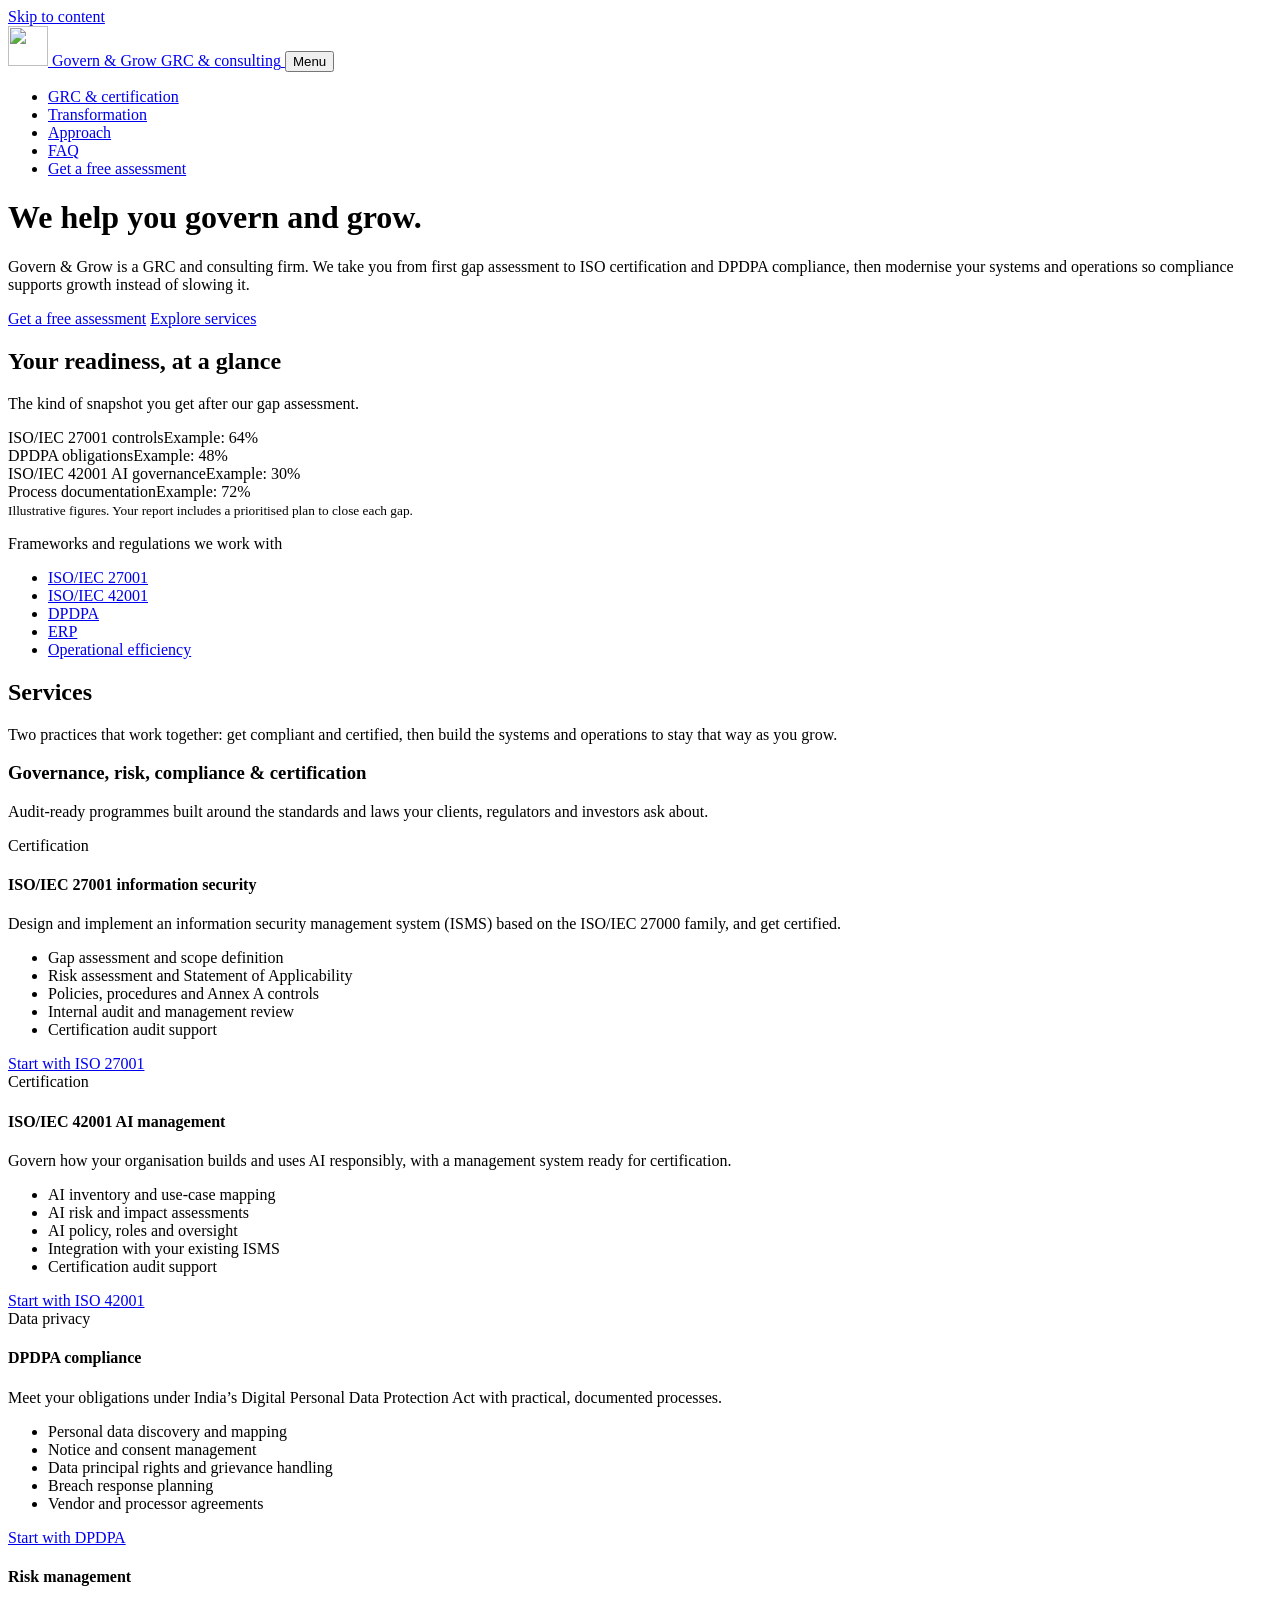
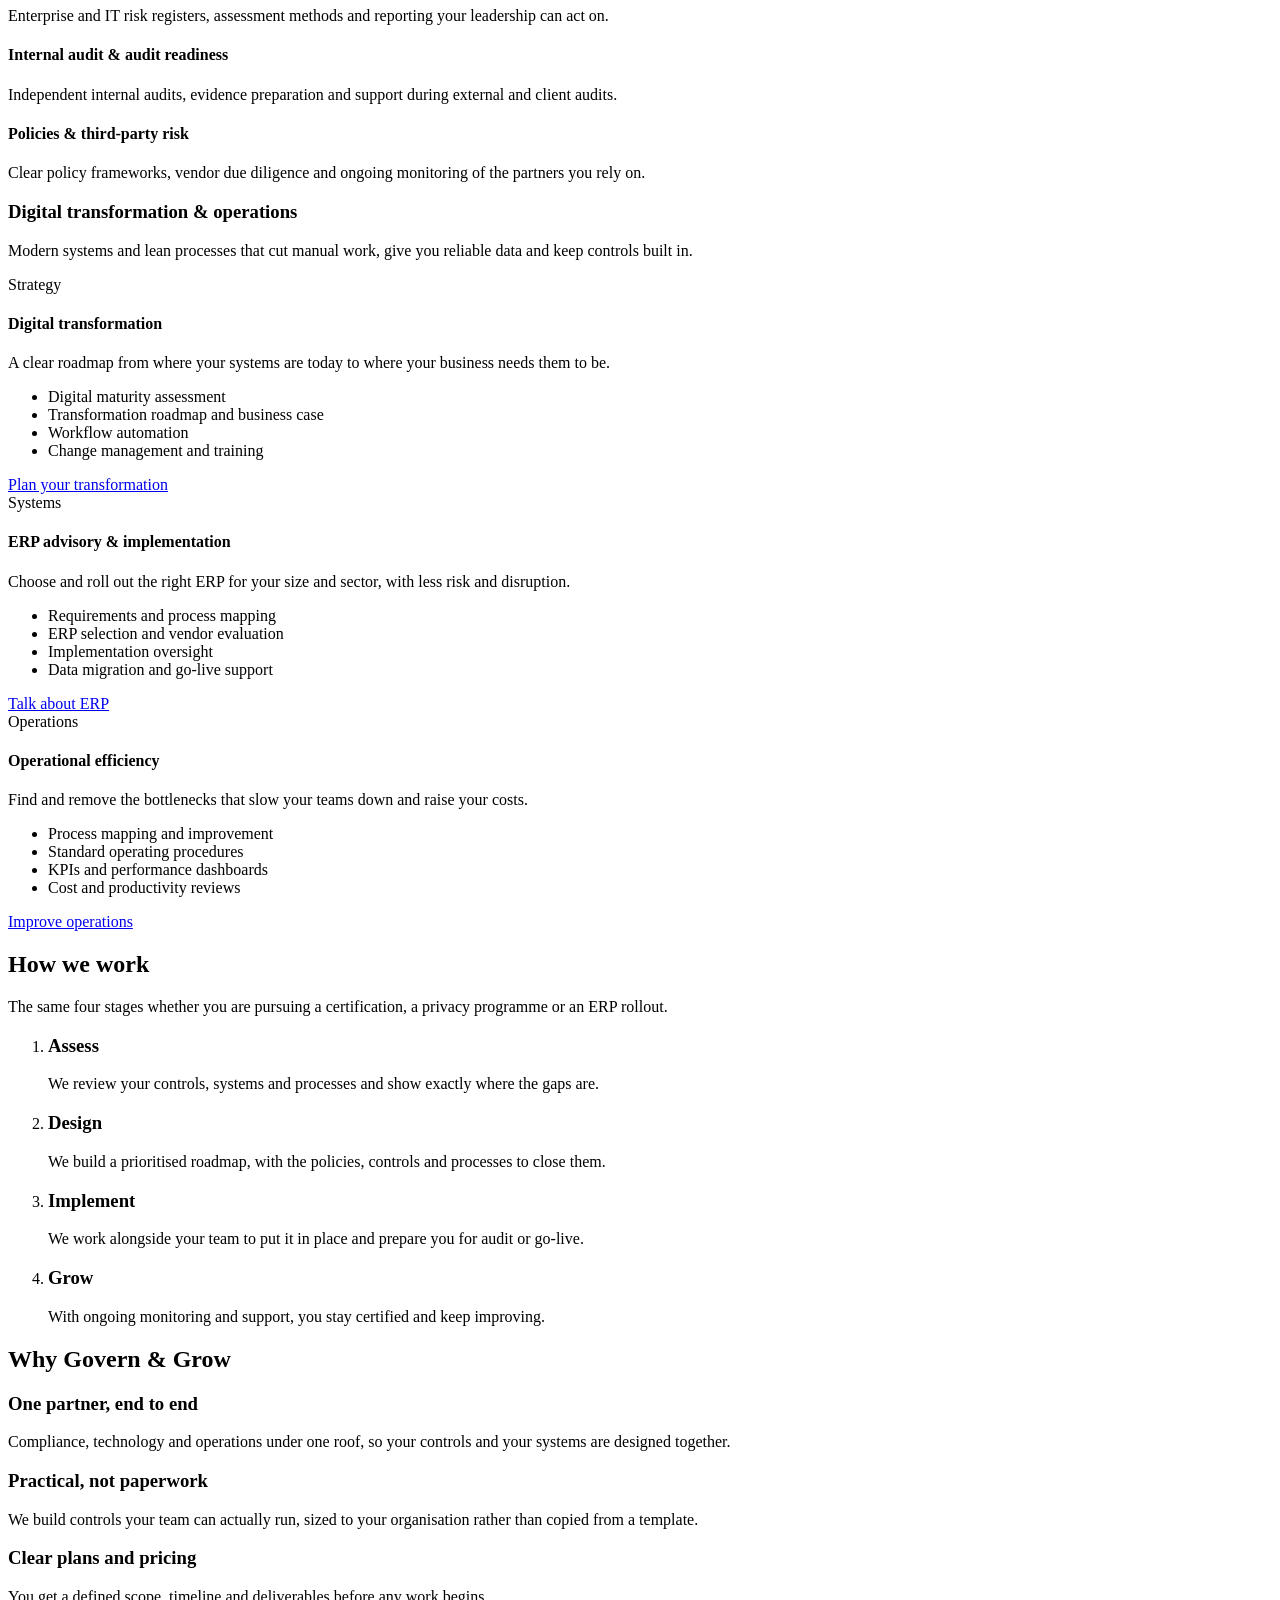
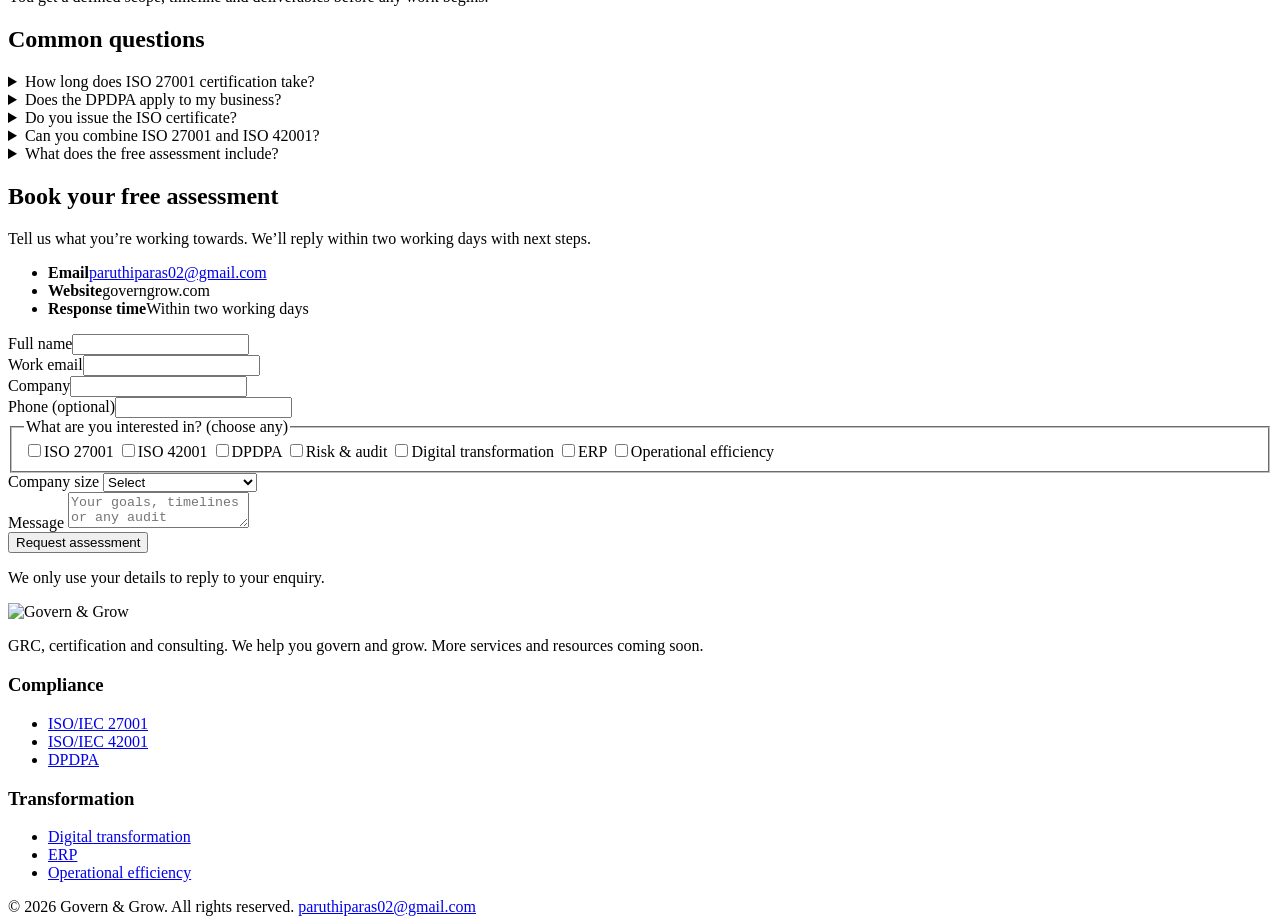
==== index.html @ 9ce38074 "Add files via upload" ====
<!DOCTYPE html>
<html lang="en">
<head>
<meta charset="UTF-8">
<meta name="viewport" content="width=device-width, initial-scale=1">
<title>Govern & Grow | ISO 27001, ISO 42001, DPDPA & Digital Transformation</title>
<meta name="description" content="Govern & Grow helps organisations achieve ISO 27001 and ISO 42001 certification, DPDPA compliance, ERP and digital transformation, and operational efficiency.">
<link rel="canonical" href="https://governgrow.com/">
<meta property="og:title" content="Govern & Grow | GRC & Consulting">
<meta property="og:description" content="We help you govern and grow: ISO certification, DPDPA compliance, ERP, digital transformation and operational efficiency.">
<meta property="og:url" content="https://governgrow.com/">
<meta property="og:type" content="website">
<meta name="theme-color" content="#0D2B45">
<link rel="icon" href="assets/img/favicon.svg" type="image/svg+xml">
<link rel="preconnect" href="https://fonts.googleapis.com">
<link rel="preconnect" href="https://fonts.gstatic.com" crossorigin>
<link href="https://fonts.googleapis.com/css2?family=Spectral:wght@500;600&family=Public+Sans:wght@400;500;600&display=swap" rel="stylesheet">
<link rel="stylesheet" href="assets/css/style.css">
</head>
<body>
<a class="skip" href="#main">Skip to content</a>

<header>
  <div class="wrap nav">
    <a href="#" class="brand" aria-label="Govern & Grow home">
      <img src="assets/img/logo-mark.svg" alt="" width="40" height="40">
      <span class="brand-text">
        <span class="brand-name">Govern &amp; Grow</span>
        <span class="brand-tag">GRC &amp; consulting</span>
      </span>
    </a>
    <button class="toggle" aria-expanded="false" aria-controls="menu">Menu</button>
    <ul class="menu" id="menu">
      <li><a href="#grc">GRC &amp; certification</a></li>
      <li><a href="#transform">Transformation</a></li>
      <li><a href="#approach">Approach</a></li>
      <li><a href="#faq">FAQ</a></li>
      <li><a href="#contact" class="btn btn-primary">Get a free assessment</a></li>
    </ul>
  </div>
</header>

<main id="main">
  <div class="hero-band">
    <div class="wrap hero">
      <div>
        <h1>We help you govern and <span class="grow">grow.</span></h1>
        <p class="lede">Govern &amp; Grow is a GRC and consulting firm. We take you from first gap assessment to ISO certification and DPDPA compliance, then modernise your systems and operations so compliance supports growth instead of slowing it.</p>
        <div class="actions">
          <a href="#contact" class="btn btn-primary">Get a free assessment</a>
          <a href="#services" class="btn btn-ghost">Explore services</a>
        </div>
      </div>

      <aside class="panel" aria-label="Example readiness snapshot">
        <h2>Your readiness, at a glance</h2>
        <p>The kind of snapshot you get after our gap assessment.</p>
        <div class="meter-row"><span>ISO/IEC 27001 controls</span><span>Example: 64%</span><div class="bar"><i class="c1" style="width:64%"></i></div></div>
        <div class="meter-row"><span>DPDPA obligations</span><span>Example: 48%</span><div class="bar"><i class="c2" style="width:48%"></i></div></div>
        <div class="meter-row"><span>ISO/IEC 42001 AI governance</span><span>Example: 30%</span><div class="bar"><i class="c3" style="width:30%"></i></div></div>
        <div class="meter-row"><span>Process documentation</span><span>Example: 72%</span><div class="bar"><i class="c4" style="width:72%"></i></div></div>
        <small>Illustrative figures. Your report includes a prioritised plan to close each gap.</small>
      </aside>
    </div>
  </div>

  <div class="frameworks">
    <div class="wrap">
      <p>Frameworks and regulations we work with</p>
      <ul class="chips">
        <li><a href="#iso27001">ISO/IEC 27001</a></li>
        <li><a href="#iso42001">ISO/IEC 42001</a></li>
        <li><a href="#dpdpa">DPDPA</a></li>
        <li><a href="#erp">ERP</a></li>
        <li><a href="#opex">Operational efficiency</a></li>
      </ul>
    </div>
  </div>

  <section id="services" aria-labelledby="services-title">
    <div class="wrap">
      <div class="head">
        <h2 id="services-title">Services</h2>
        <p>Two practices that work together: get compliant and certified, then build the systems and operations to stay that way as you grow.</p>
      </div>

      <div class="practice" id="grc">
        <div class="practice-head">
          <h3>Governance, risk, compliance &amp; certification</h3>
          <p>Audit-ready programmes built around the standards and laws your clients, regulators and investors ask about.</p>
        </div>
        <div class="grid">
          <article class="card feature teal" id="iso27001">
            <span class="tag">Certification</span>
            <h4>ISO/IEC 27001 information security</h4>
            <p>Design and implement an information security management system (ISMS) based on the ISO/IEC 27000 family, and get certified.</p>
            <ul>
              <li>Gap assessment and scope definition</li>
              <li>Risk assessment and Statement of Applicability</li>
              <li>Policies, procedures and Annex A controls</li>
              <li>Internal audit and management review</li>
              <li>Certification audit support</li>
            </ul>
            <a class="more" href="#contact" data-service="ISO/IEC 27001">Start with ISO 27001</a>
          </article>
          <article class="card feature" id="iso42001">
            <span class="tag">Certification</span>
            <h4>ISO/IEC 42001 AI management</h4>
            <p>Govern how your organisation builds and uses AI responsibly, with a management system ready for certification.</p>
            <ul>
              <li>AI inventory and use-case mapping</li>
              <li>AI risk and impact assessments</li>
              <li>AI policy, roles and oversight</li>
              <li>Integration with your existing ISMS</li>
              <li>Certification audit support</li>
            </ul>
            <a class="more" href="#contact" data-service="ISO/IEC 42001">Start with ISO 42001</a>
          </article>
          <article class="card feature amber" id="dpdpa">
            <span class="tag">Data privacy</span>
            <h4>DPDPA compliance</h4>
            <p>Meet your obligations under India’s Digital Personal Data Protection Act with practical, documented processes.</p>
            <ul>
              <li>Personal data discovery and mapping</li>
              <li>Notice and consent management</li>
              <li>Data principal rights and grievance handling</li>
              <li>Breach response planning</li>
              <li>Vendor and processor agreements</li>
            </ul>
            <a class="more" href="#contact" data-service="DPDPA compliance">Start with DPDPA</a>
          </article>
          <article class="card plain">
            <h4>Risk management</h4>
            <p>Enterprise and IT risk registers, assessment methods and reporting your leadership can act on.</p>
          </article>
          <article class="card plain">
            <h4>Internal audit &amp; audit readiness</h4>
            <p>Independent internal audits, evidence preparation and support during external and client audits.</p>
          </article>
          <article class="card plain">
            <h4>Policies &amp; third-party risk</h4>
            <p>Clear policy frameworks, vendor due diligence and ongoing monitoring of the partners you rely on.</p>
          </article>
        </div>
      </div>

      <div class="practice" id="transform">
        <div class="practice-head">
          <h3>Digital transformation &amp; operations</h3>
          <p>Modern systems and lean processes that cut manual work, give you reliable data and keep controls built in.</p>
        </div>
        <div class="grid">
          <article class="card feature teal">
            <span class="tag">Strategy</span>
            <h4>Digital transformation</h4>
            <p>A clear roadmap from where your systems are today to where your business needs them to be.</p>
            <ul>
              <li>Digital maturity assessment</li>
              <li>Transformation roadmap and business case</li>
              <li>Workflow automation</li>
              <li>Change management and training</li>
            </ul>
            <a class="more" href="#contact" data-service="Digital transformation">Plan your transformation</a>
          </article>
          <article class="card feature" id="erp">
            <span class="tag">Systems</span>
            <h4>ERP advisory &amp; implementation</h4>
            <p>Choose and roll out the right ERP for your size and sector, with less risk and disruption.</p>
            <ul>
              <li>Requirements and process mapping</li>
              <li>ERP selection and vendor evaluation</li>
              <li>Implementation oversight</li>
              <li>Data migration and go-live support</li>
            </ul>
            <a class="more" href="#contact" data-service="ERP">Talk about ERP</a>
          </article>
          <article class="card feature amber" id="opex">
            <span class="tag">Operations</span>
            <h4>Operational efficiency</h4>
            <p>Find and remove the bottlenecks that slow your teams down and raise your costs.</p>
            <ul>
              <li>Process mapping and improvement</li>
              <li>Standard operating procedures</li>
              <li>KPIs and performance dashboards</li>
              <li>Cost and productivity reviews</li>
            </ul>
            <a class="more" href="#contact" data-service="Operational efficiency">Improve operations</a>
          </article>
        </div>
      </div>
    </div>
  </section>

  <section id="approach" aria-labelledby="approach-title">
    <div class="wrap">
      <div class="head">
        <h2 id="approach-title">How we work</h2>
        <p>The same four stages whether you are pursuing a certification, a privacy programme or an ERP rollout.</p>
      </div>
      <ol class="steps">
        <li><h3>Assess</h3><p>We review your controls, systems and processes and show exactly where the gaps are.</p></li>
        <li><h3>Design</h3><p>We build a prioritised roadmap, with the policies, controls and processes to close them.</p></li>
        <li><h3>Implement</h3><p>We work alongside your team to put it in place and prepare you for audit or go-live.</p></li>
        <li><h3>Grow</h3><p>With ongoing monitoring and support, you stay certified and keep improving.</p></li>
      </ol>
    </div>
  </section>

  <section aria-labelledby="why-title">
    <div class="wrap">
      <div class="head"><h2 id="why-title">Why Govern &amp; Grow</h2></div>
      <div class="why">
        <div><h3>One partner, end to end</h3><p>Compliance, technology and operations under one roof, so your controls and your systems are designed together.</p></div>
        <div><h3>Practical, not paperwork</h3><p>We build controls your team can actually run, sized to your organisation rather than copied from a template.</p></div>
        <div><h3>Clear plans and pricing</h3><p>You get a defined scope, timeline and deliverables before any work begins.</p></div>
      </div>
    </div>
  </section>

  <section id="faq" aria-labelledby="faq-title" style="padding-top:0">
    <div class="wrap faq">
      <div class="head"><h2 id="faq-title">Common questions</h2></div>
      <details>
        <summary>How long does ISO 27001 certification take?</summary>
        <p>It depends on your size, scope and starting point. Many organisations take several months from gap assessment to certification audit. After a short assessment we give you a realistic timeline for your situation.</p>
      </details>
      <details>
        <summary>Does the DPDPA apply to my business?</summary>
        <p>If you process digital personal data of individuals in India, it very likely does, whatever your size. We can confirm your obligations and what to prioritise first.</p>
      </details>
      <details>
        <summary>Do you issue the ISO certificate?</summary>
        <p>No. Certificates are issued by independent accredited certification bodies. We prepare you for the audit, help you choose a certification body and support you through the audit itself.</p>
      </details>
      <details>
        <summary>Can you combine ISO 27001 and ISO 42001?</summary>
        <p>Yes. Both follow the same management system structure, so we can build them together and avoid duplicated work.</p>
      </details>
      <details>
        <summary>What does the free assessment include?</summary>
        <p>A short call to understand your goals, followed by a summary of where you stand and the steps we recommend. There is no obligation to continue.</p>
      </details>
    </div>
  </section>

  <section id="contact" aria-labelledby="contact-title">
    <div class="wrap contact-grid">
      <div>
        <div class="head">
          <h2 id="contact-title">Book your free assessment</h2>
          <p>Tell us what you’re working towards. We’ll reply within two working days with next steps.</p>
        </div>
        <ul class="contact-list">
          <li><strong>Email</strong><a href="mailto:paruthiparas02@gmail.com">paruthiparas02@gmail.com</a></li>
          <li><strong>Website</strong>governgrow.com</li>
          <li><strong>Response time</strong>Within two working days</li>
        </ul>
      </div>

      <form action="https://formsubmit.co/paruthiparas02@gmail.com" method="POST">
        <input type="hidden" name="_subject" value="New enquiry from governgrow.com">
        <input type="hidden" name="_template" value="table">
        <input type="hidden" name="_next" value="https://governgrow.com/thanks.html">
        <input type="text" name="_honey" style="display:none" tabindex="-1" autocomplete="off" aria-hidden="true">

        <div class="row">
          <div><label for="name">Full name</label><input id="name" name="name" type="text" required autocomplete="name"></div>
          <div><label for="email">Work email</label><input id="email" name="email" type="email" required autocomplete="email"></div>
        </div>
        <div class="row">
          <div><label for="company">Company</label><input id="company" name="company" type="text" autocomplete="organization"></div>
          <div><label for="phone">Phone <span class="opt">(optional)</span></label><input id="phone" name="phone" type="tel" autocomplete="tel"></div>
        </div>
        <fieldset>
          <legend>What are you interested in? <span class="opt">(choose any)</span></legend>
          <div class="checks">
            <label><input type="checkbox" name="interest" value="ISO/IEC 27001">ISO 27001</label>
            <label><input type="checkbox" name="interest" value="ISO/IEC 42001">ISO 42001</label>
            <label><input type="checkbox" name="interest" value="DPDPA compliance">DPDPA</label>
            <label><input type="checkbox" name="interest" value="Risk & audit">Risk &amp; audit</label>
            <label><input type="checkbox" name="interest" value="Digital transformation">Digital transformation</label>
            <label><input type="checkbox" name="interest" value="ERP">ERP</label>
            <label><input type="checkbox" name="interest" value="Operational efficiency">Operational efficiency</label>
          </div>
        </fieldset>
        <div>
          <label for="size">Company size</label>
          <select id="size" name="company_size">
            <option value="">Select</option>
            <option>1–50 employees</option>
            <option>51–250 employees</option>
            <option>251–1,000 employees</option>
            <option>1,000+ employees</option>
          </select>
        </div>
        <div>
          <label for="message">Message</label>
          <textarea id="message" name="message" required placeholder="Your goals, timelines or any audit deadlines"></textarea>
        </div>
        <div class="form-foot">
          <button type="submit" class="btn btn-primary">Request assessment</button>
          <p class="note">We only use your details to reply to your enquiry.</p>
        </div>
      </form>
    </div>
  </section>
</main>

<footer>
  <div class="wrap">
    <div class="foot">
      <div>
        <img src="assets/img/logo-full.svg" alt="Govern & Grow" width="220" height="44">
        <p>GRC, certification and consulting. We help you govern and grow. More services and resources coming soon.</p>
      </div>
      <div>
        <h3>Compliance</h3>
        <ul>
          <li><a href="#iso27001">ISO/IEC 27001</a></li>
          <li><a href="#iso42001">ISO/IEC 42001</a></li>
          <li><a href="#dpdpa">DPDPA</a></li>
        </ul>
      </div>
      <div>
        <h3>Transformation</h3>
        <ul>
          <li><a href="#transform">Digital transformation</a></li>
          <li><a href="#erp">ERP</a></li>
          <li><a href="#opex">Operational efficiency</a></li>
        </ul>
      </div>
    </div>
    <div class="legal">
      <span>© <span data-year>2026</span> Govern &amp; Grow. All rights reserved.</span>
      <a href="mailto:paruthiparas02@gmail.com">paruthiparas02@gmail.com</a>
    </div>
  </div>
</footer>

<script src="assets/js/main.js" defer></script>
</body>
</html>
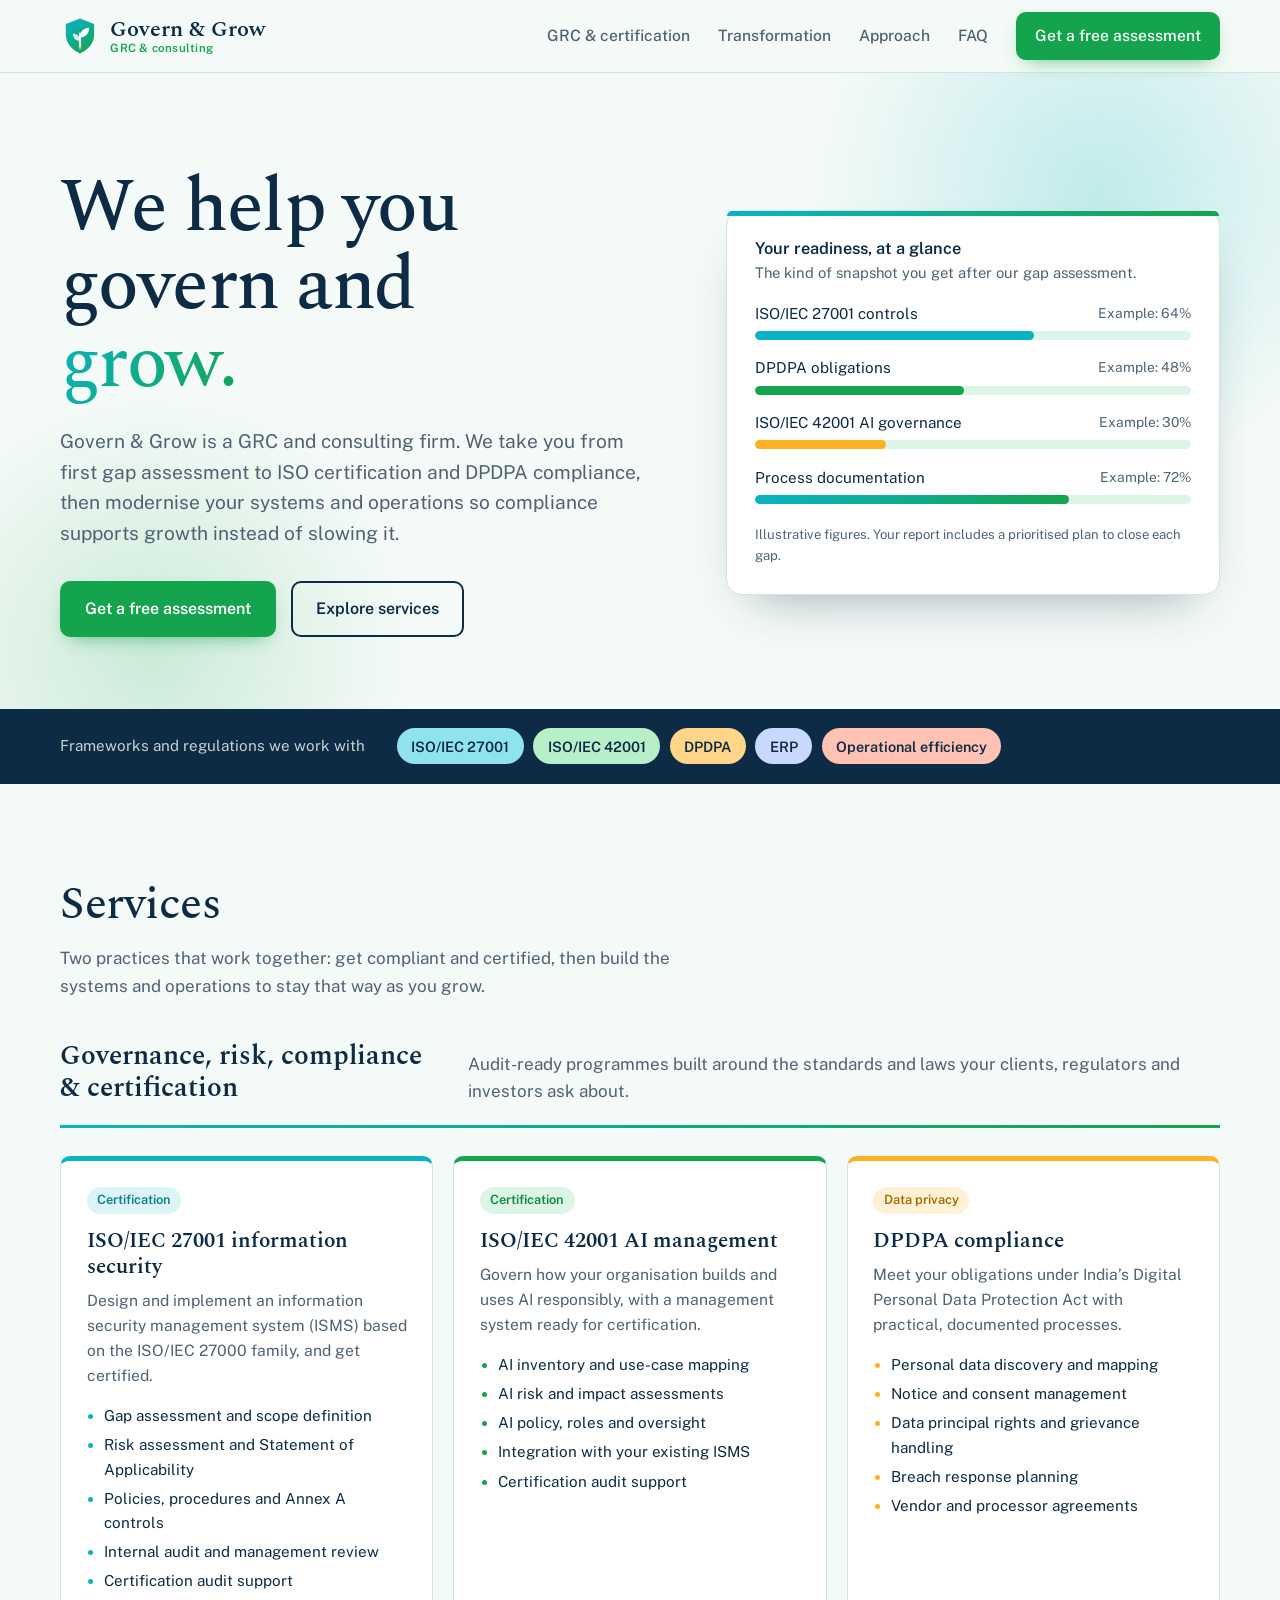
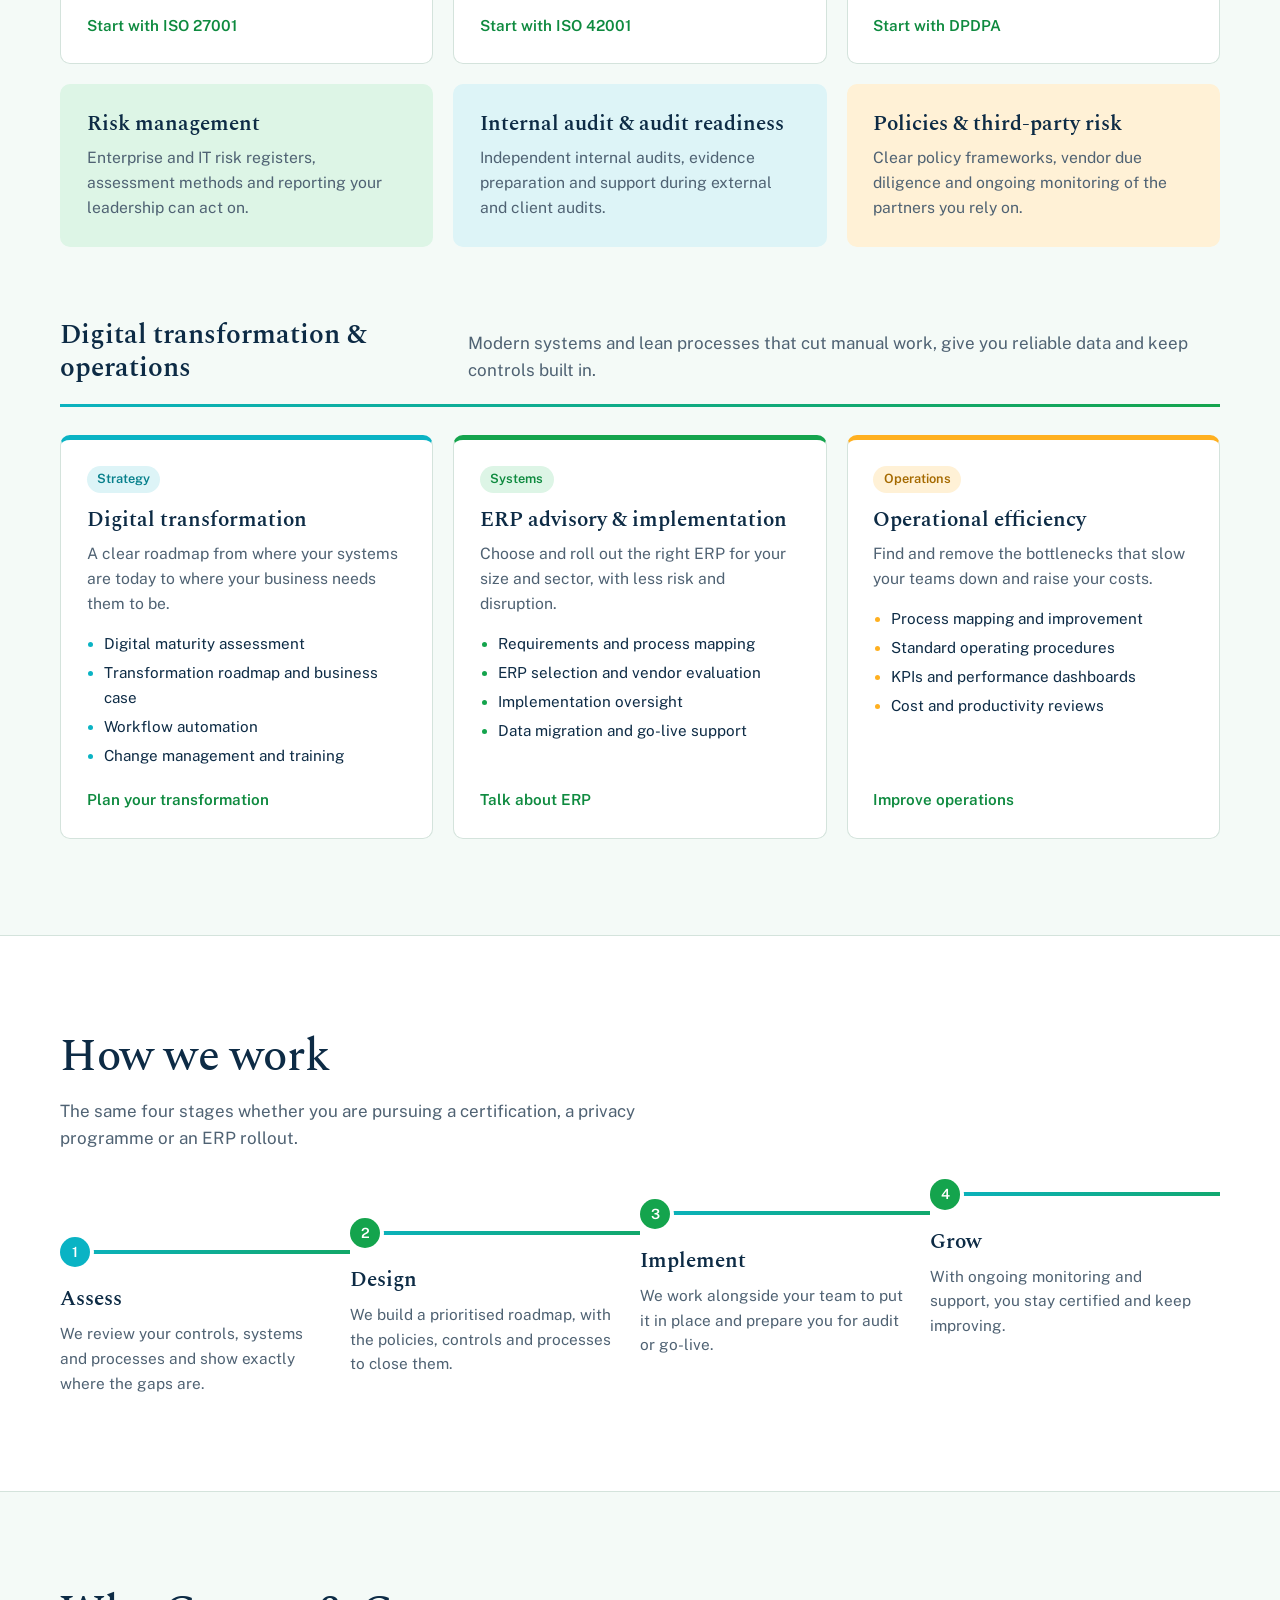
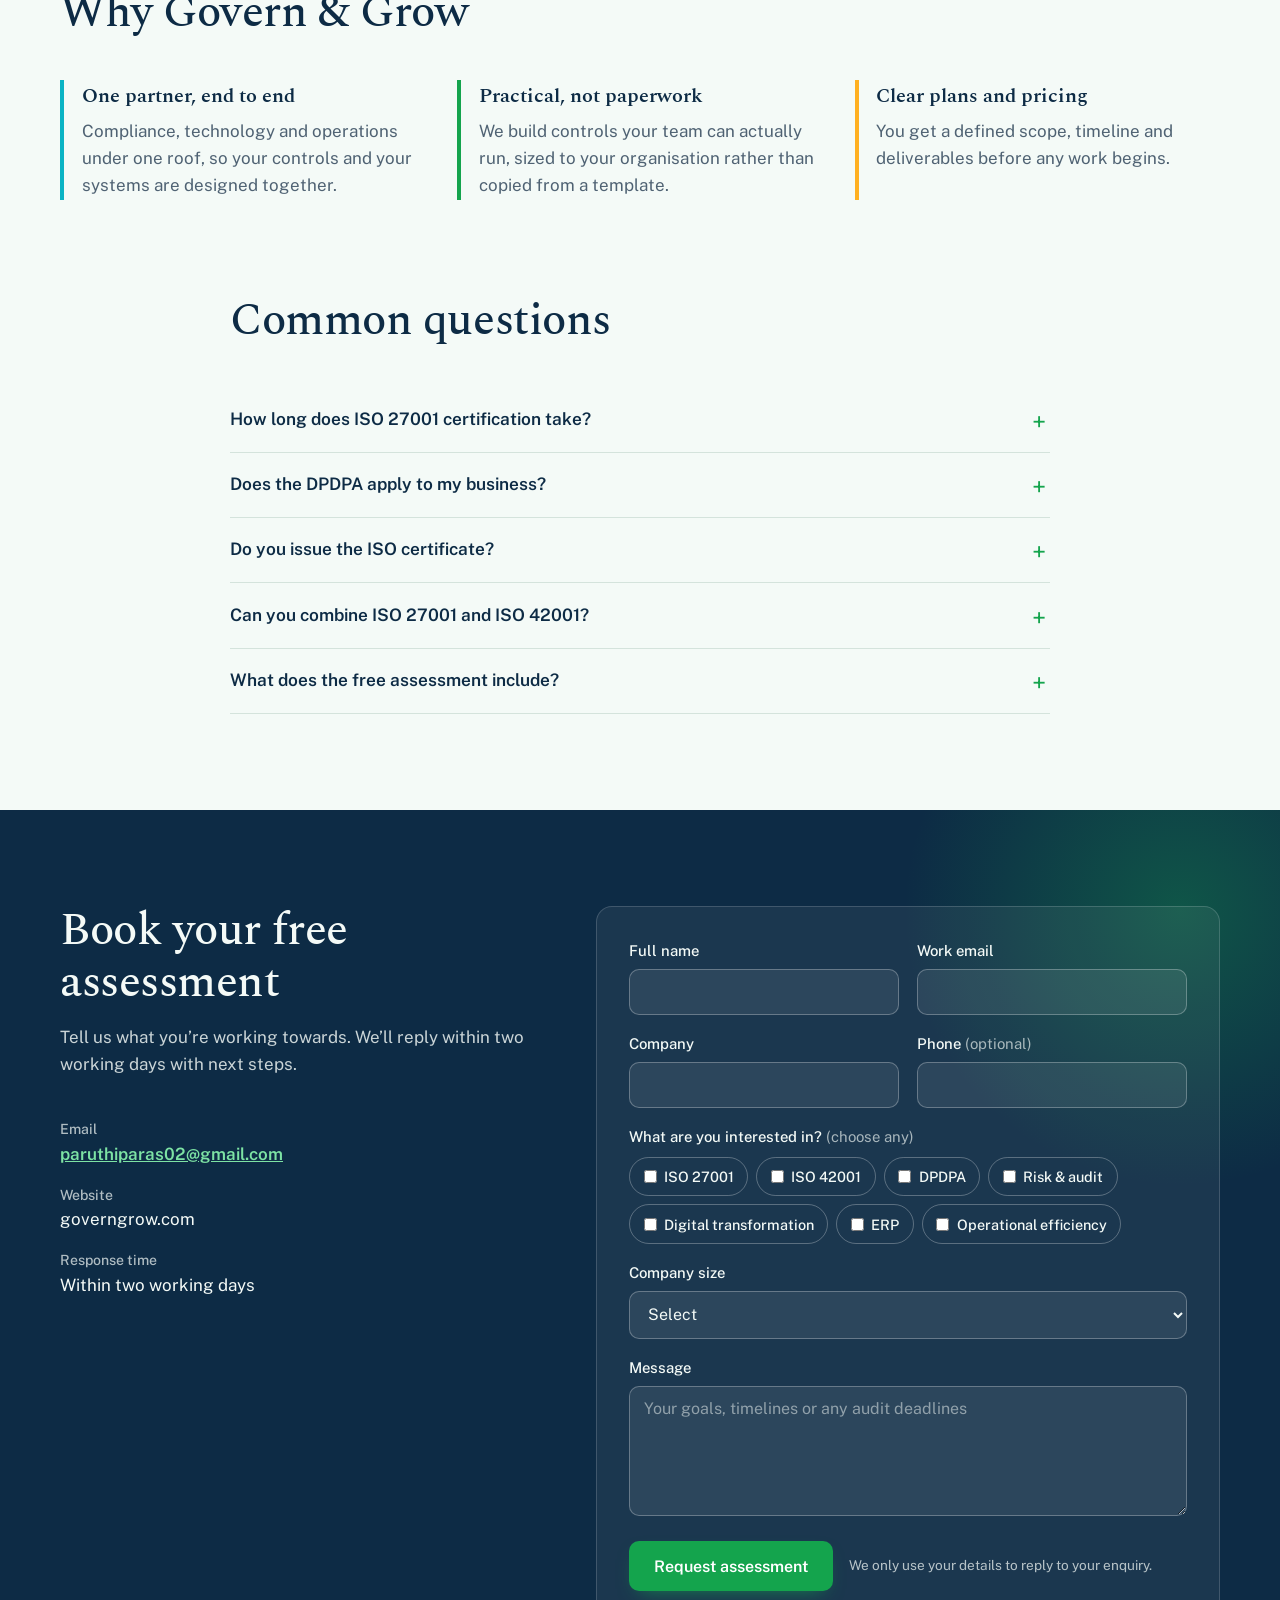
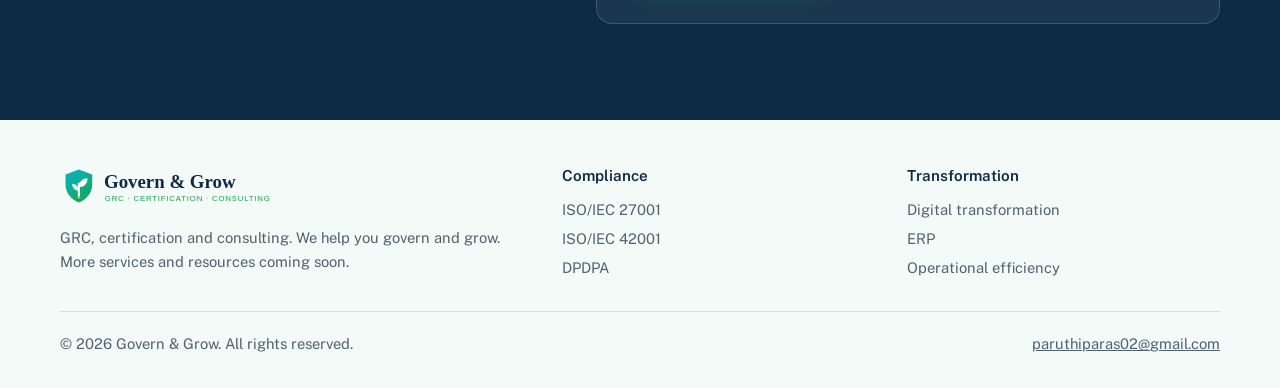
==== commit 615e1861: "Add files via upload" ====
--- a/index.html
+++ b/index.html
@@ -11,11 +11,11 @@
 <meta property="og:url" content="https://governgrow.com/">
 <meta property="og:type" content="website">
 <meta name="theme-color" content="#0D2B45">
-<link rel="icon" href="assets/img/favicon.svg" type="image/svg+xml">
+<link rel="icon" href="favicon.svg" type="image/svg+xml">
 <link rel="preconnect" href="https://fonts.googleapis.com">
 <link rel="preconnect" href="https://fonts.gstatic.com" crossorigin>
 <link href="https://fonts.googleapis.com/css2?family=Spectral:wght@500;600&family=Public+Sans:wght@400;500;600&display=swap" rel="stylesheet">
-<link rel="stylesheet" href="assets/css/style.css">
+<link rel="stylesheet" href="style.css">
 </head>
 <body>
 <a class="skip" href="#main">Skip to content</a>
@@ -23,7 +23,7 @@
 <header>
   <div class="wrap nav">
     <a href="#" class="brand" aria-label="Govern & Grow home">
-      <img src="assets/img/logo-mark.svg" alt="" width="40" height="40">
+      <img src="logo-mark.svg" alt="" width="40" height="40">
       <span class="brand-text">
         <span class="brand-name">Govern &amp; Grow</span>
         <span class="brand-tag">GRC &amp; consulting</span>
@@ -310,7 +310,7 @@
   <div class="wrap">
     <div class="foot">
       <div>
-        <img src="assets/img/logo-full.svg" alt="Govern & Grow" width="220" height="44">
+        <img src="logo-full.svg" alt="Govern & Grow" width="220" height="44">
         <p>GRC, certification and consulting. We help you govern and grow. More services and resources coming soon.</p>
       </div>
       <div>
@@ -337,6 +337,6 @@
   </div>
 </footer>
 
-<script src="assets/js/main.js" defer></script>
+<script src="main.js" defer></script>
 </body>
 </html>
--- a/style.css
+++ b/style.css
@@ -0,0 +1,246 @@
+/* Govern & Grow — governgrow.com */
+:root {
+  --navy: #0D2B45;
+  --ink: #0D2B45;
+  --paper: #F4FAF7;
+  --surface: #FFFFFF;
+  --emerald: #14A44D;
+  --emerald-deep: #0E8A3F;
+  --teal: #0AB3C4;
+  --amber: #FFB020;
+  --mint: #DDF5E6;
+  --sky: #DDF4F7;
+  --sun: #FFF1D6;
+  --slate: #4F6273;
+  --line: #D4E3DC;
+  --band: #0D2B45;
+  --on-band: #F4FAF7;
+  --grad: linear-gradient(120deg, #0AB3C4 0%, #14A44D 100%);
+  --serif: "Spectral", Georgia, "Times New Roman", serif;
+  --sans: "Public Sans", "Segoe UI", system-ui, -apple-system, sans-serif;
+  --radius: 10px;
+}
+@media (prefers-color-scheme: dark) {
+  :root {
+    color-scheme: dark;
+    --ink: #E8F3EE;
+    --paper: #0A1C2B;
+    --surface: #10263A;
+    --emerald: #3DD27A;
+    --emerald-deep: #2BBE68;
+    --teal: #2FD0E0;
+    --mint: #12352A;
+    --sky: #0F3340;
+    --sun: #3A2E12;
+    --slate: #A5B7C4;
+    --line: #22405A;
+    --band: #10263A;
+    --on-band: #E8F3EE;
+  }
+}
+
+* { box-sizing: border-box; margin: 0; padding: 0; }
+html { scroll-behavior: smooth; scroll-padding-top: 84px; }
+body { font-family: var(--sans); font-size: 1.0625rem; line-height: 1.6; color: var(--ink); background: var(--paper); }
+a { color: inherit; }
+img, svg { max-width: 100%; }
+:focus-visible { outline: 3px solid var(--teal); outline-offset: 3px; border-radius: 4px; }
+.wrap { width: min(1160px, 100% - 3rem); margin-inline: auto; }
+.skip { position: absolute; left: -999px; top: 0; background: var(--navy); color: #fff; padding: .6rem 1rem; z-index: 100; }
+.skip:focus { left: 1rem; }
+
+/* Header */
+header { position: sticky; top: 0; z-index: 50; background: color-mix(in srgb, var(--paper) 92%, transparent); backdrop-filter: blur(10px); border-bottom: 1px solid var(--line); }
+.nav { display: flex; align-items: center; justify-content: space-between; height: 72px; gap: 1rem; }
+.brand { display: flex; align-items: center; gap: .65rem; text-decoration: none; }
+.brand img { width: 40px; height: 40px; }
+.brand-text { display: flex; flex-direction: column; line-height: 1.1; }
+.brand-name { font-family: var(--serif); font-weight: 600; font-size: 1.35rem; white-space: nowrap; }
+.brand-tag { font-size: .72rem; color: var(--emerald); font-weight: 600; letter-spacing: .02em; }
+.menu { display: flex; align-items: center; gap: 1.75rem; list-style: none; }
+.menu a { text-decoration: none; color: var(--slate); font-weight: 500; font-size: .98rem; }
+.menu a:hover { color: var(--emerald); }
+.toggle { display: none; background: none; border: 1px solid var(--line); border-radius: var(--radius); padding: .5rem .8rem; color: var(--ink); font: inherit; font-weight: 500; cursor: pointer; }
+
+.btn { display: inline-block; padding: .82rem 1.45rem; border-radius: var(--radius); font-weight: 600; text-decoration: none; border: 2px solid transparent; font-family: var(--sans); font-size: 1rem; cursor: pointer; text-align: center; transition: transform .15s, box-shadow .15s, background .15s; }
+.btn-primary { background: var(--emerald); color: #fff; box-shadow: 0 8px 20px -10px rgba(20,164,77,.8); }
+.btn-primary:hover { background: var(--emerald-deep); transform: translateY(-1px); }
+.btn-ghost { background: transparent; color: var(--ink); border-color: var(--ink); }
+.btn-ghost:hover { background: var(--sky); }
+.menu .btn { color: #fff; padding: .58rem 1.05rem; }
+
+/* Hero */
+.hero-band { position: relative; overflow: hidden; }
+.hero-band::before { content: ""; position: absolute; inset: -30% -10% auto auto; width: 620px; height: 620px; border-radius: 50%; background: radial-gradient(circle, rgba(10,179,196,.22), transparent 65%); pointer-events: none; }
+.hero-band::after { content: ""; position: absolute; inset: auto auto -35% -10%; width: 560px; height: 560px; border-radius: 50%; background: radial-gradient(circle, rgba(20,164,77,.18), transparent 65%); pointer-events: none; }
+.hero { position: relative; z-index: 1; padding-block: clamp(3rem, 8vw, 6rem) clamp(3rem, 6vw, 4.5rem); display: grid; grid-template-columns: 1.25fr 1fr; gap: 3rem; align-items: center; }
+.hero h1 { font-family: var(--serif); font-weight: 500; font-size: clamp(2.6rem, 6vw, 4.7rem); line-height: 1.04; letter-spacing: -0.02em; max-width: 13ch; }
+.hero h1 .grow { background: var(--grad); -webkit-background-clip: text; background-clip: text; color: transparent; }
+.lede { margin-top: 1.4rem; max-width: 50ch; font-size: 1.2rem; color: var(--slate); }
+.actions { margin-top: 2rem; display: flex; gap: .9rem; flex-wrap: wrap; }
+
+.panel { background: var(--surface); border: 1px solid var(--line); border-radius: 16px; padding: 1.75rem; box-shadow: 0 24px 50px -28px rgba(13,43,69,.45); position: relative; }
+.panel::before { content: ""; position: absolute; inset: 0 0 auto 0; height: 5px; border-radius: 16px 16px 0 0; background: var(--grad); }
+.panel h2 { font-family: var(--sans); font-size: 1.02rem; font-weight: 600; letter-spacing: 0; }
+.panel > p { color: var(--slate); font-size: .92rem; margin-top: .2rem; }
+.meter-row { display: grid; grid-template-columns: 1fr auto; gap: .3rem .75rem; margin-top: 1.05rem; font-size: .95rem; }
+.meter-row span:last-of-type { color: var(--slate); font-size: .86rem; }
+.bar { grid-column: 1 / -1; height: 9px; border-radius: 99px; background: var(--mint); overflow: hidden; }
+.bar i { display: block; height: 100%; border-radius: 99px; transform-origin: left; animation: fill 1.2s .3s cubic-bezier(.2,.7,.2,1) both; }
+.bar i.c1 { background: var(--teal); }
+.bar i.c2 { background: var(--emerald); }
+.bar i.c3 { background: var(--amber); }
+.bar i.c4 { background: var(--grad); }
+@keyframes fill { from { transform: scaleX(0); } }
+.panel small { display: block; margin-top: 1.25rem; color: var(--slate); font-size: .82rem; }
+
+/* Framework strip */
+.frameworks { background: var(--navy); color: #F4FAF7; padding-block: 1.2rem; }
+.frameworks .wrap { display: flex; align-items: center; gap: 1rem 2rem; flex-wrap: wrap; }
+.frameworks p { opacity: .8; font-size: .95rem; }
+.chips { display: flex; flex-wrap: wrap; gap: .6rem; list-style: none; }
+.chips a { display: inline-block; padding: .42rem .9rem; border-radius: 99px; text-decoration: none; font-weight: 600; font-size: .9rem; color: #0D2B45; }
+.chips li:nth-child(1) a { background: #8FE3EC; }
+.chips li:nth-child(2) a { background: #B7EFC9; }
+.chips li:nth-child(3) a { background: #FFD58A; }
+.chips li:nth-child(4) a { background: #C9D8FF; }
+.chips li:nth-child(5) a { background: #FFC2B3; }
+.chips a:hover { filter: brightness(1.06); transform: translateY(-1px); }
+
+/* Sections */
+section { padding-block: clamp(3.5rem, 8vw, 6rem); }
+.head { max-width: 62ch; margin-bottom: 2.5rem; }
+h2 { font-family: var(--serif); font-weight: 500; font-size: clamp(1.9rem, 4vw, 2.8rem); line-height: 1.15; letter-spacing: -0.01em; }
+.head p { margin-top: .9rem; color: var(--slate); }
+
+/* Practice groups */
+.practice + .practice { margin-top: 4.5rem; }
+.practice-head { display: grid; grid-template-columns: 1fr 2fr; gap: 2rem; padding-bottom: 1.25rem; margin-bottom: 1.75rem; align-items: end; border-bottom: 3px solid; border-image: var(--grad) 1; }
+.practice-head h3 { font-family: var(--serif); font-weight: 600; font-size: 1.7rem; line-height: 1.2; }
+.practice-head p { color: var(--slate); }
+.grid { display: grid; grid-template-columns: repeat(3, 1fr); gap: 1.25rem; }
+.card { background: var(--surface); border: 1px solid var(--line); border-radius: var(--radius); padding: 1.6rem; display: flex; flex-direction: column; transition: box-shadow .2s, transform .2s; }
+.card.feature { border-top: 5px solid var(--emerald); }
+.card.feature:hover { box-shadow: 0 18px 40px -26px rgba(13,43,69,.5); transform: translateY(-2px); }
+.card.teal { border-top-color: var(--teal); }
+.card.amber { border-top-color: var(--amber); }
+.tag { align-self: flex-start; font-size: .8rem; font-weight: 600; padding: .22rem .65rem; border-radius: 99px; margin-bottom: .85rem; background: var(--mint); color: var(--emerald-deep); }
+.teal .tag { background: var(--sky); color: #08808C; }
+.amber .tag { background: var(--sun); color: #A56A00; }
+@media (prefers-color-scheme: dark) {
+  .tag { color: var(--emerald); }
+  .teal .tag { color: var(--teal); }
+  .amber .tag { color: var(--amber); }
+}
+.card h4 { font-family: var(--serif); font-weight: 600; font-size: 1.3rem; line-height: 1.25; }
+.card > p { color: var(--slate); margin-top: .5rem; font-size: .98rem; }
+.card ul { margin-top: 1rem; padding-left: 1.1rem; font-size: .95rem; }
+.card li + li { margin-top: .3rem; }
+.card li::marker { color: var(--emerald); }
+.teal li::marker { color: var(--teal); }
+.amber li::marker { color: var(--amber); }
+.card .more { margin-top: auto; padding-top: 1.25rem; font-weight: 600; font-size: .95rem; color: var(--emerald-deep); text-decoration: none; }
+.card .more:hover { text-decoration: underline; }
+@media (prefers-color-scheme: dark) { .card .more { color: var(--emerald); } }
+.card.plain { background: var(--mint); border-color: transparent; }
+.card.plain:nth-child(5) { background: var(--sky); }
+.card.plain:nth-child(6) { background: var(--sun); }
+
+/* Approach */
+#approach { background: var(--surface); border-block: 1px solid var(--line); }
+.steps { list-style: none; display: grid; grid-template-columns: repeat(4, 1fr); counter-reset: s; }
+.steps li { counter-increment: s; position: relative; padding: 1.4rem 1.25rem 0 0; border-top: 4px solid; border-image: var(--grad) 1; }
+.steps li:nth-child(1) { margin-top: 3.6rem; }
+.steps li:nth-child(2) { margin-top: 2.4rem; }
+.steps li:nth-child(3) { margin-top: 1.2rem; }
+.steps li::before { content: counter(s); position: absolute; top: -1.05rem; left: 0; width: 1.9rem; height: 1.9rem; border-radius: 50%; background: var(--emerald); color: #fff; display: grid; place-items: center; font-size: .88rem; font-weight: 600; box-shadow: 0 0 0 4px var(--surface); }
+.steps li:nth-child(1)::before { background: var(--teal); }
+.steps h3 { font-family: var(--serif); font-weight: 600; font-size: 1.3rem; margin-top: .45rem; }
+.steps p { color: var(--slate); font-size: .96rem; margin-top: .3rem; }
+
+/* Why us */
+.why { display: grid; grid-template-columns: repeat(3, 1fr); gap: 2rem; }
+.why > div { padding-left: 1.1rem; border-left: 4px solid var(--teal); }
+.why > div:nth-child(2) { border-color: var(--emerald); }
+.why > div:nth-child(3) { border-color: var(--amber); }
+.why h3 { font-family: var(--serif); font-weight: 600; font-size: 1.25rem; }
+.why p { color: var(--slate); margin-top: .4rem; }
+
+/* FAQ */
+.faq { max-width: 820px; }
+details { border-bottom: 1px solid var(--line); }
+summary { cursor: pointer; list-style: none; padding: 1.15rem 2.5rem 1.15rem 0; font-weight: 600; font-size: 1.08rem; position: relative; }
+summary::-webkit-details-marker { display: none; }
+summary::after { content: "+"; position: absolute; right: .25rem; top: .9rem; font-size: 1.6rem; font-weight: 400; color: var(--emerald); transition: transform .2s; }
+details[open] summary::after { transform: rotate(45deg); }
+details p { color: var(--slate); padding-bottom: 1.25rem; max-width: 68ch; }
+
+/* Contact */
+#contact { background: var(--band); color: var(--on-band); position: relative; overflow: hidden; }
+#contact::before { content: ""; position: absolute; right: -200px; top: -200px; width: 600px; height: 600px; border-radius: 50%; background: radial-gradient(circle, rgba(20,164,77,.35), transparent 65%); pointer-events: none; }
+.contact-grid { position: relative; display: grid; grid-template-columns: 1fr 1.3fr; gap: 3.5rem; align-items: start; }
+#contact .head p { color: inherit; opacity: .82; }
+.contact-list { list-style: none; margin-top: 1.75rem; display: grid; gap: 1rem; }
+.contact-list strong { display: block; font-size: .88rem; font-weight: 500; opacity: .7; }
+.contact-list a { font-weight: 600; color: #7DE3A4; }
+
+form { display: grid; gap: 1.1rem; background: rgba(255,255,255,.06); border: 1px solid rgba(255,255,255,.16); border-radius: 16px; padding: clamp(1.25rem, 3vw, 2rem); }
+.row { display: grid; grid-template-columns: 1fr 1fr; gap: 1.1rem; }
+label { display: block; font-weight: 500; font-size: .93rem; margin-bottom: .35rem; }
+.opt { opacity: .65; font-weight: 400; }
+input, select, textarea { width: 100%; padding: .78rem .9rem; border-radius: var(--radius); border: 1px solid rgba(255,255,255,.28); background: rgba(255,255,255,.08); color: inherit; font-family: var(--sans); font-size: 1rem; }
+input:focus, select:focus, textarea:focus { outline: none; border-color: #3DD27A; box-shadow: 0 0 0 3px rgba(61,210,122,.35); }
+input:user-invalid, textarea:user-invalid { border-color: #FF8F7A; }
+select option { color: #0D2B45; }
+textarea { min-height: 130px; resize: vertical; }
+input::placeholder, textarea::placeholder { color: inherit; opacity: .5; }
+fieldset { border: none; }
+legend { font-weight: 500; font-size: .93rem; margin-bottom: .5rem; }
+.checks { display: flex; flex-wrap: wrap; gap: .5rem; }
+.checks label { margin: 0; display: inline-flex; align-items: center; gap: .45rem; padding: .45rem .85rem; border: 1px solid rgba(255,255,255,.28); border-radius: 99px; cursor: pointer; font-size: .9rem; }
+.checks input { width: auto; accent-color: #3DD27A; }
+.checks label:has(input:checked) { background: rgba(61,210,122,.25); border-color: #3DD27A; }
+.form-foot { display: flex; align-items: center; gap: 1rem; flex-wrap: wrap; }
+.note { font-size: .85rem; opacity: .72; }
+
+/* Footer */
+footer { padding-block: 2.75rem 2rem; color: var(--slate); font-size: .92rem; }
+.foot { display: grid; grid-template-columns: 1.5fr 1fr 1fr; gap: 2rem; }
+.foot img { width: 220px; margin-bottom: .75rem; }
+.foot h3 { font-family: var(--sans); font-size: .95rem; font-weight: 600; color: var(--ink); margin-bottom: .6rem; }
+.foot ul { list-style: none; display: grid; gap: .35rem; }
+.foot a { text-decoration: none; }
+.foot a:hover { color: var(--emerald); }
+.legal { margin-top: 2rem; padding-top: 1.25rem; border-top: 1px solid var(--line); display: flex; justify-content: space-between; gap: 1rem; flex-wrap: wrap; }
+
+/* Simple pages (thanks / 404) */
+.simple { min-height: 70vh; display: grid; place-items: center; text-align: center; padding: 4rem 1.5rem; }
+.simple img { width: 72px; margin-bottom: 1.25rem; }
+.simple h1 { font-family: var(--serif); font-weight: 500; font-size: clamp(2.2rem, 5vw, 3.4rem); }
+.simple p { color: var(--slate); margin: 1rem auto 2rem; max-width: 46ch; }
+
+/* Responsive */
+@media (max-width: 960px) {
+  .hero { grid-template-columns: 1fr; }
+  .grid, .why { grid-template-columns: 1fr 1fr; }
+  .practice-head, .contact-grid { grid-template-columns: 1fr; gap: .75rem; }
+  .contact-grid { gap: 2.5rem; }
+  .steps { grid-template-columns: 1fr 1fr; row-gap: 2.5rem; }
+  .steps li:nth-child(n) { margin-top: 0; }
+}
+@media (max-width: 780px) {
+  .toggle { display: block; }
+  .menu { display: none; position: absolute; top: 72px; left: 0; right: 0; flex-direction: column; align-items: stretch; gap: 0; background: var(--paper); border-bottom: 1px solid var(--line); padding: .5rem 1.5rem 1.25rem; }
+  .menu.open { display: flex; }
+  .menu a { display: block; padding: .8rem 0; font-size: 1.05rem; }
+  .menu .btn { margin-top: .5rem; padding: .85rem; }
+}
+@media (max-width: 600px) {
+  .grid, .why, .steps, .row, .foot { grid-template-columns: 1fr; }
+  .brand-tag { display: none; }
+}
+@media (prefers-reduced-motion: reduce) {
+  html { scroll-behavior: auto; }
+  .bar i { animation: none; }
+  .btn, .card { transition: none; }
+}
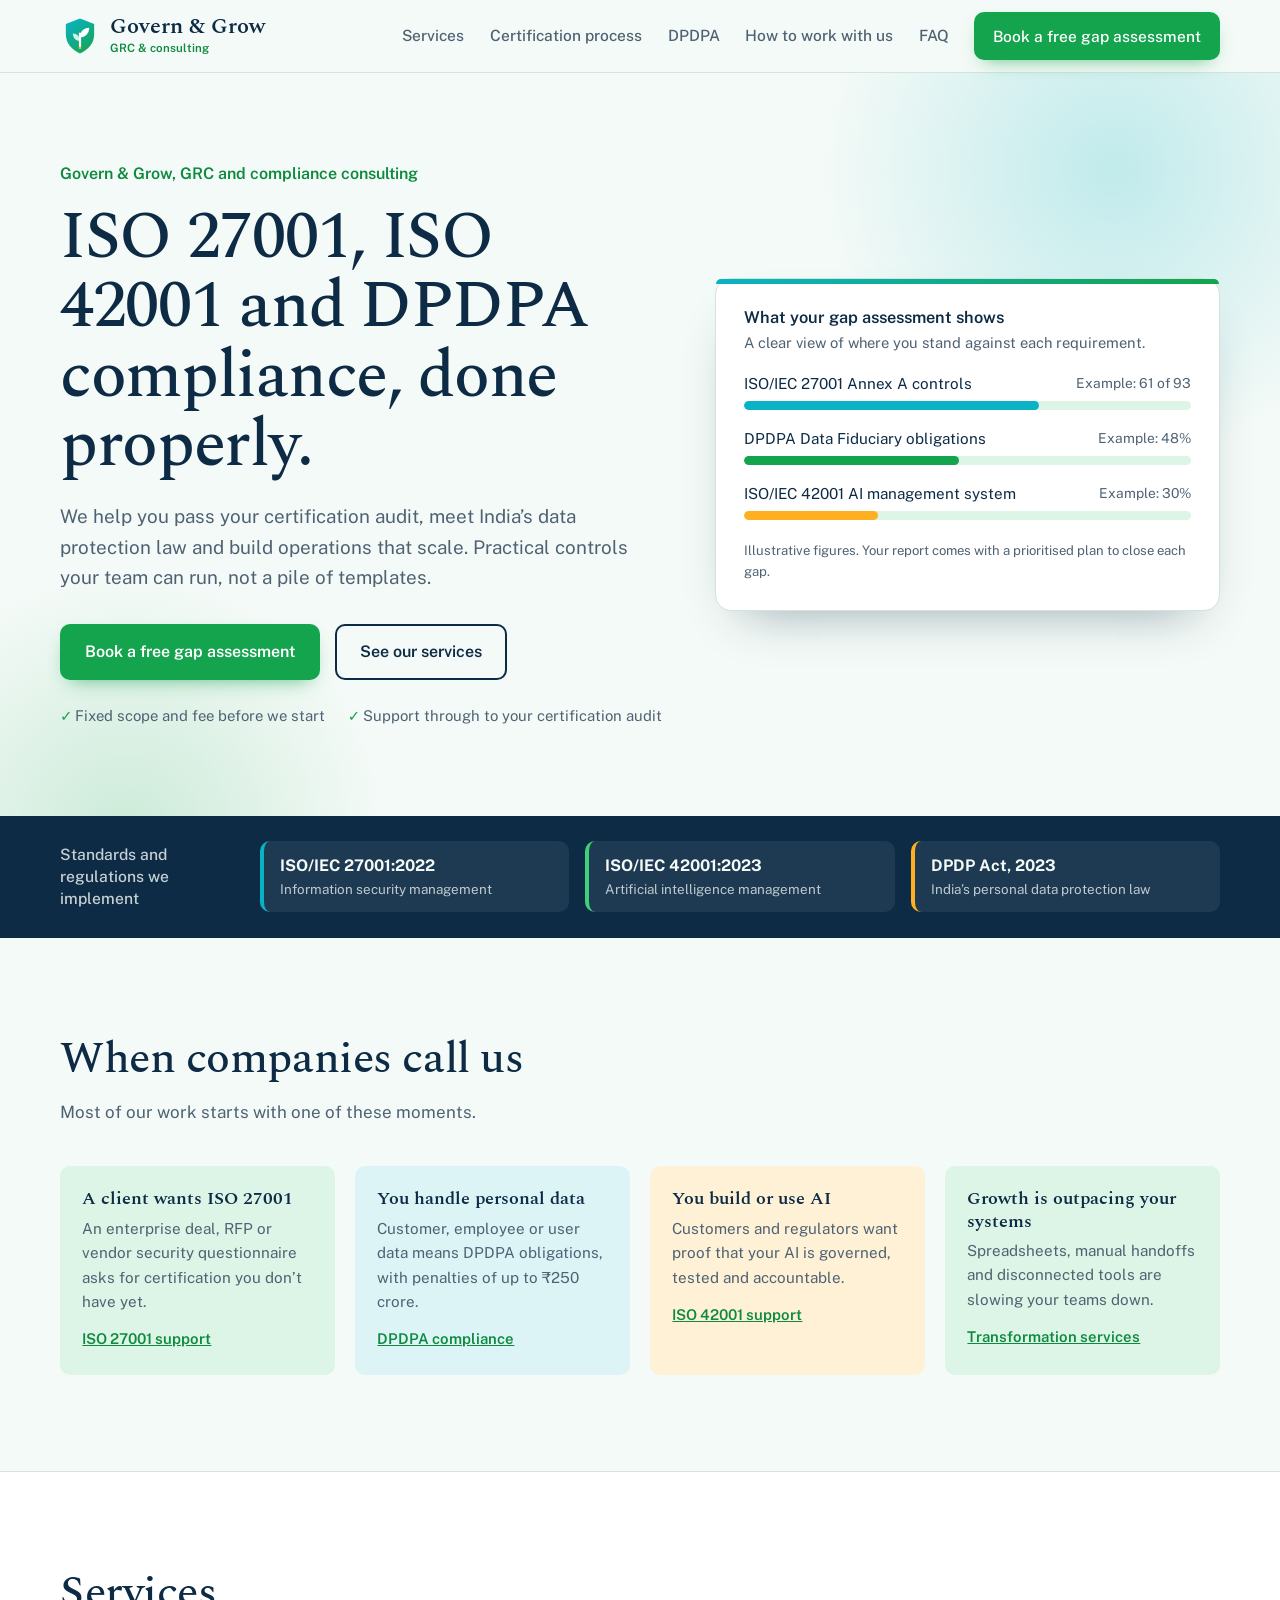
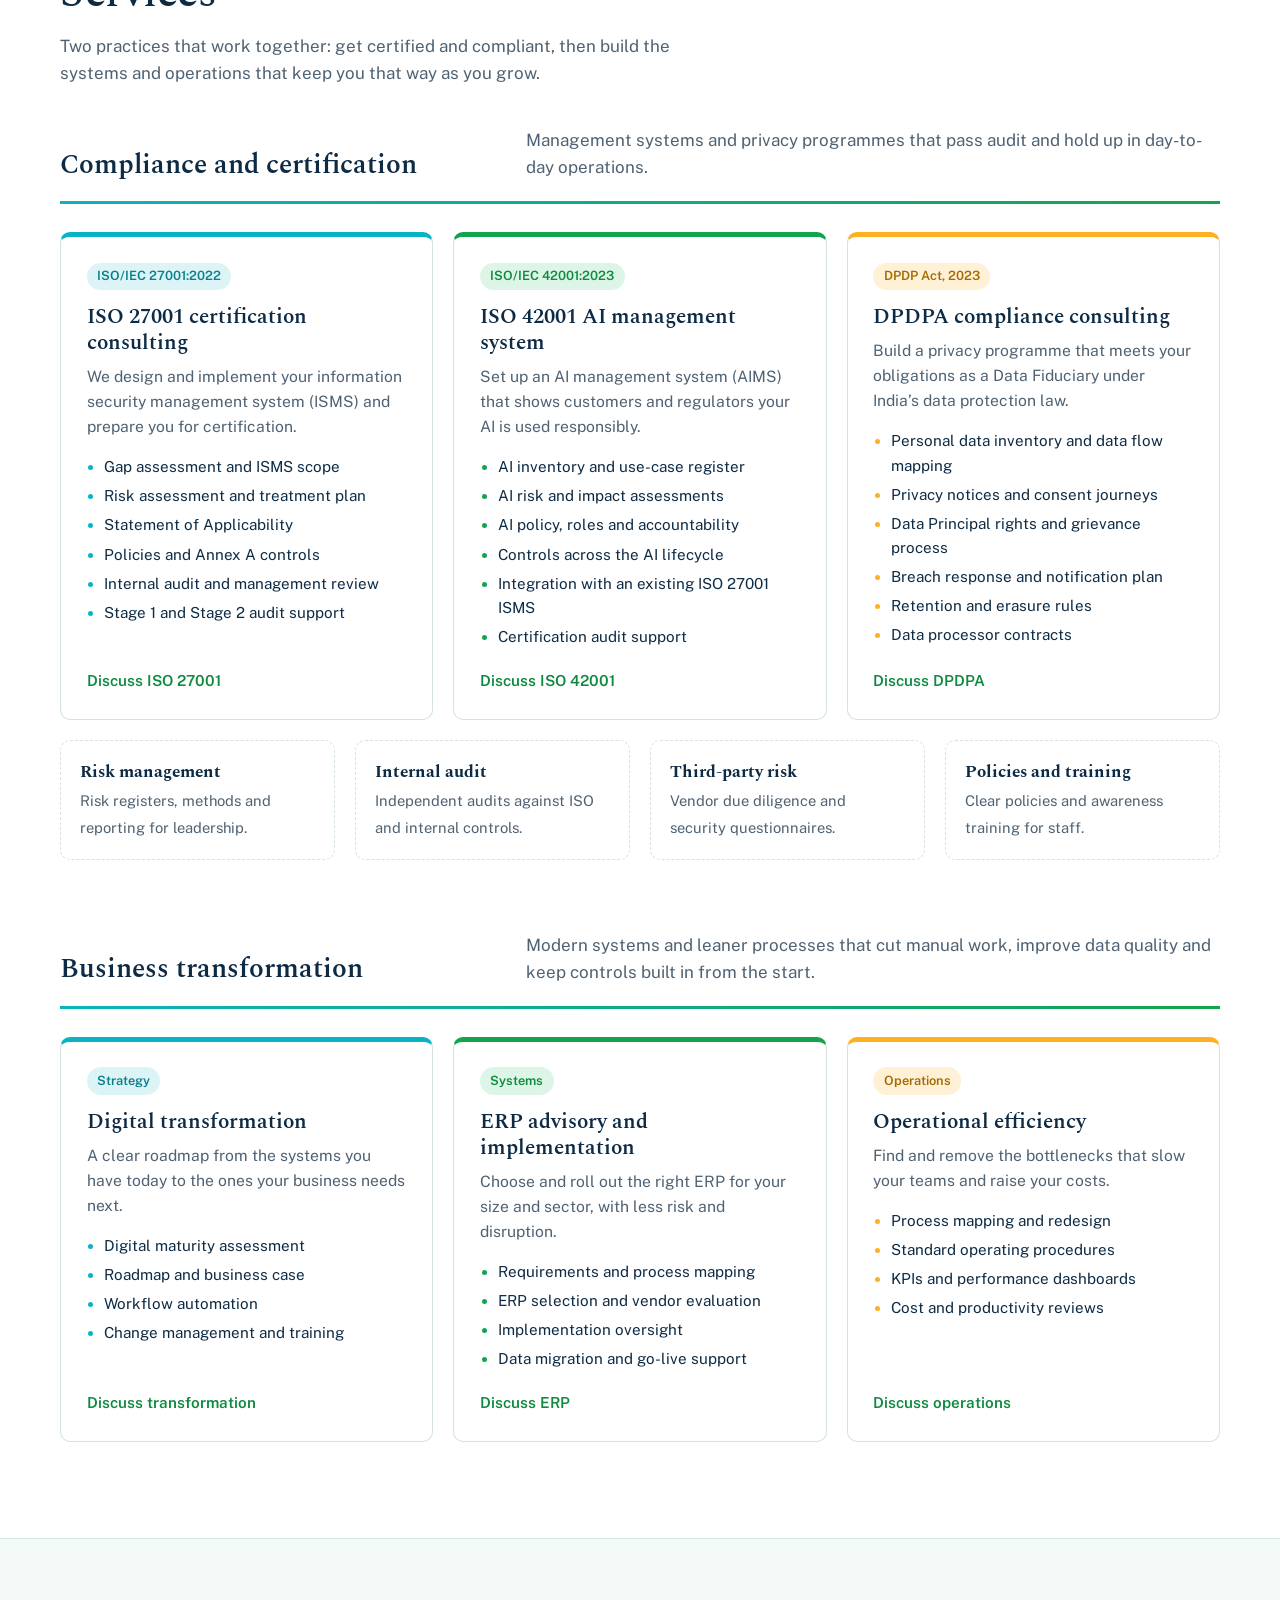
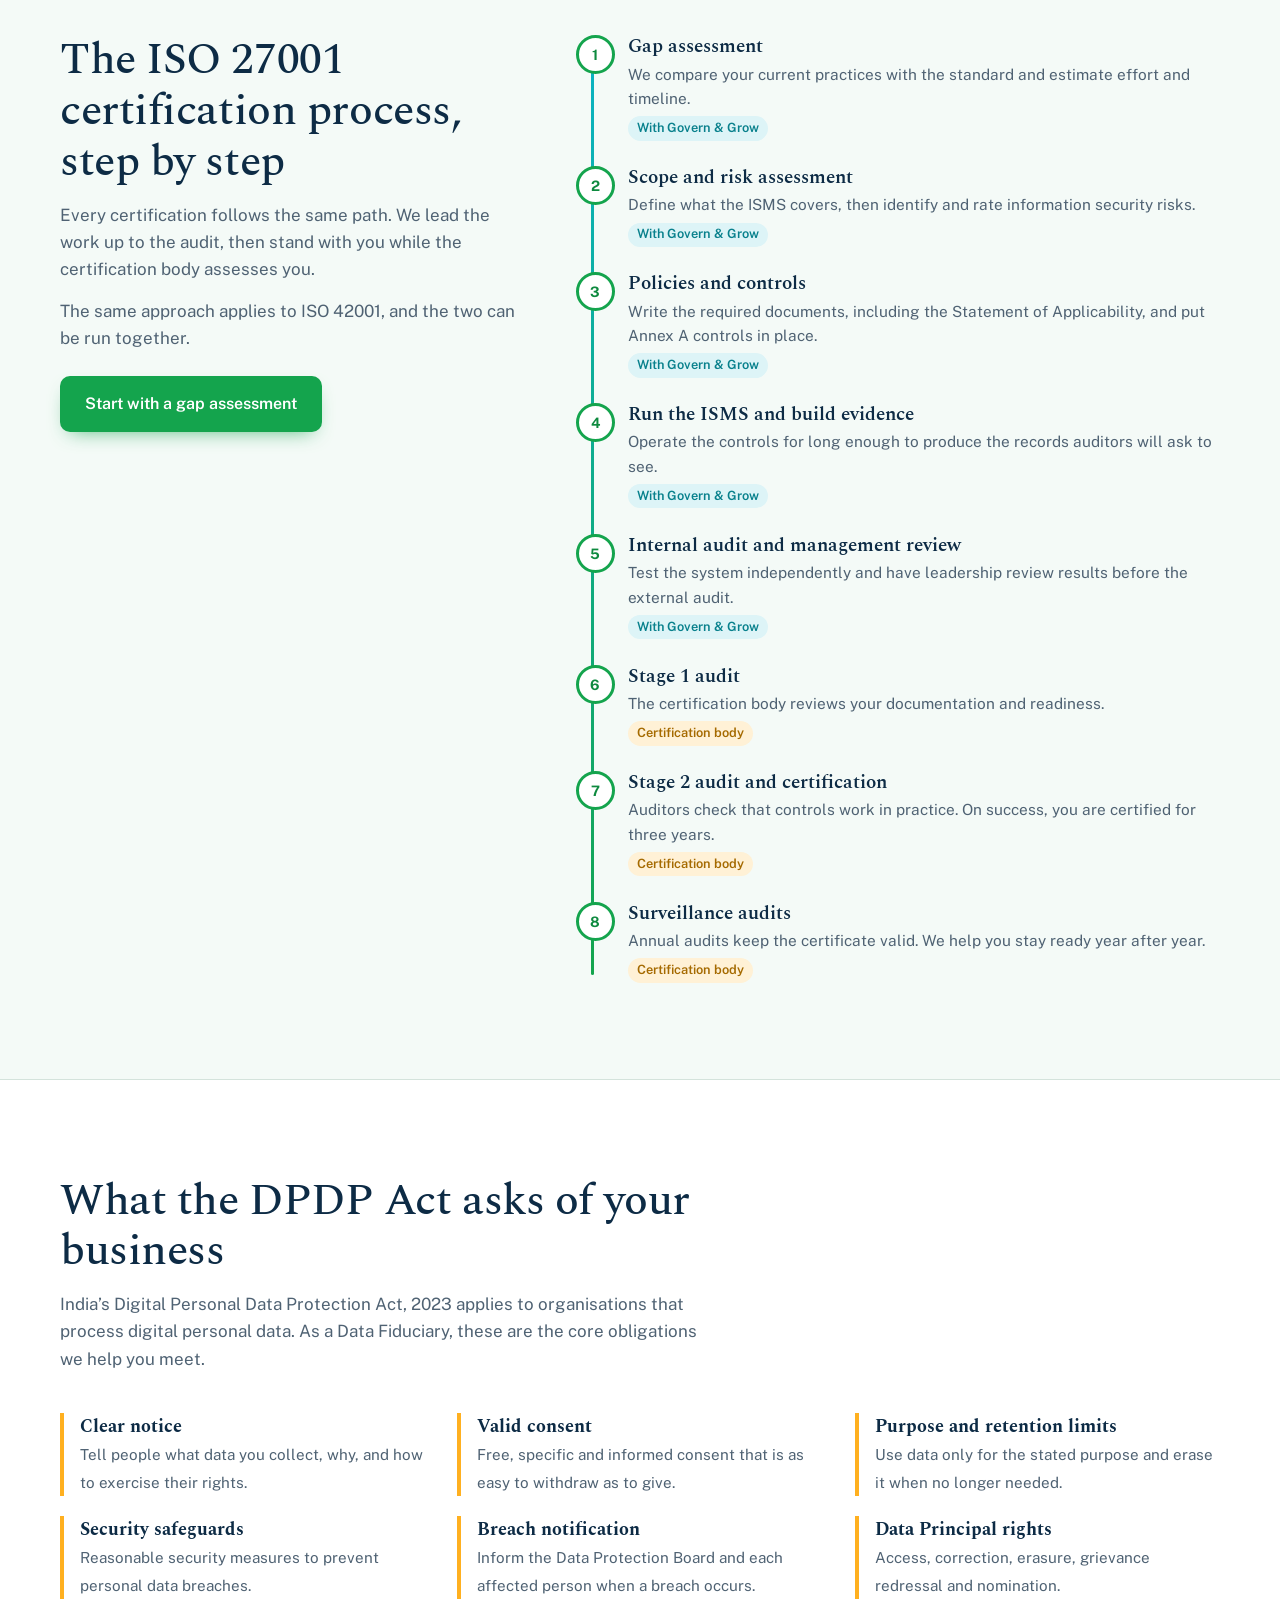
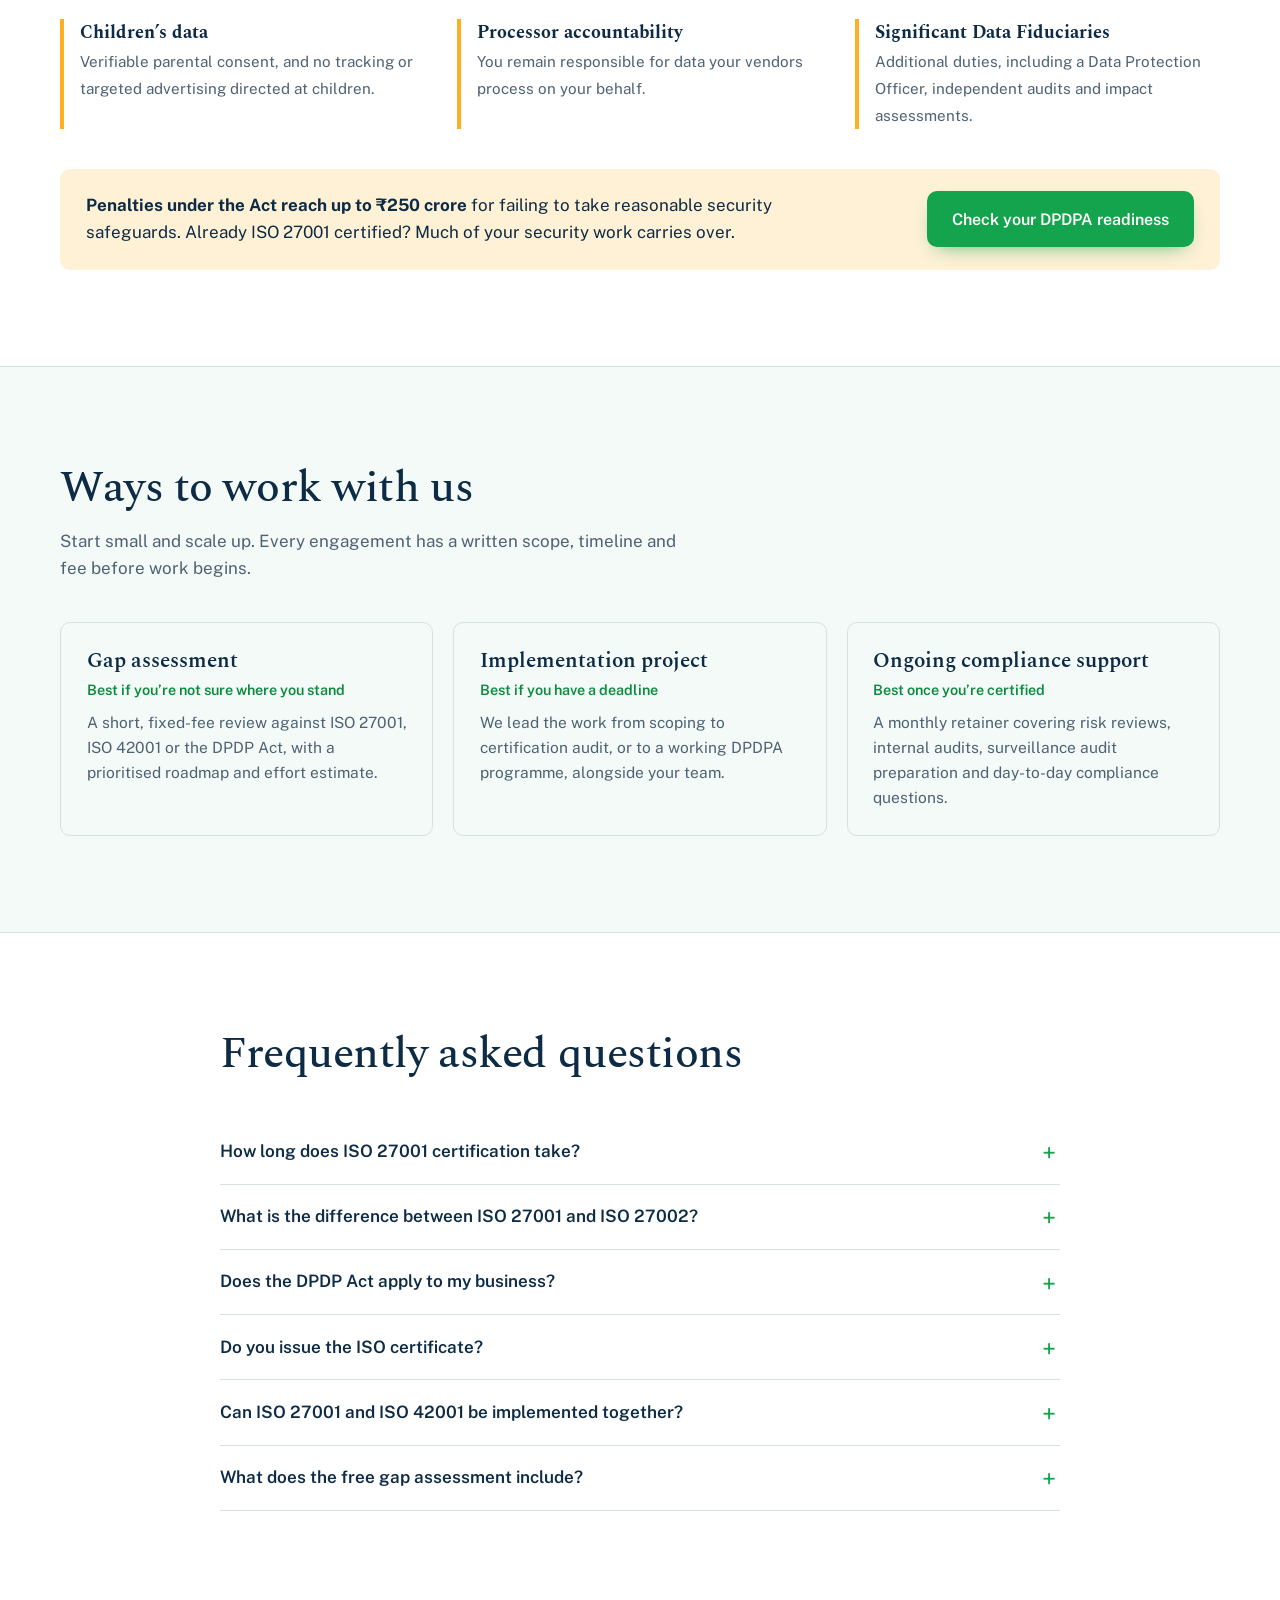
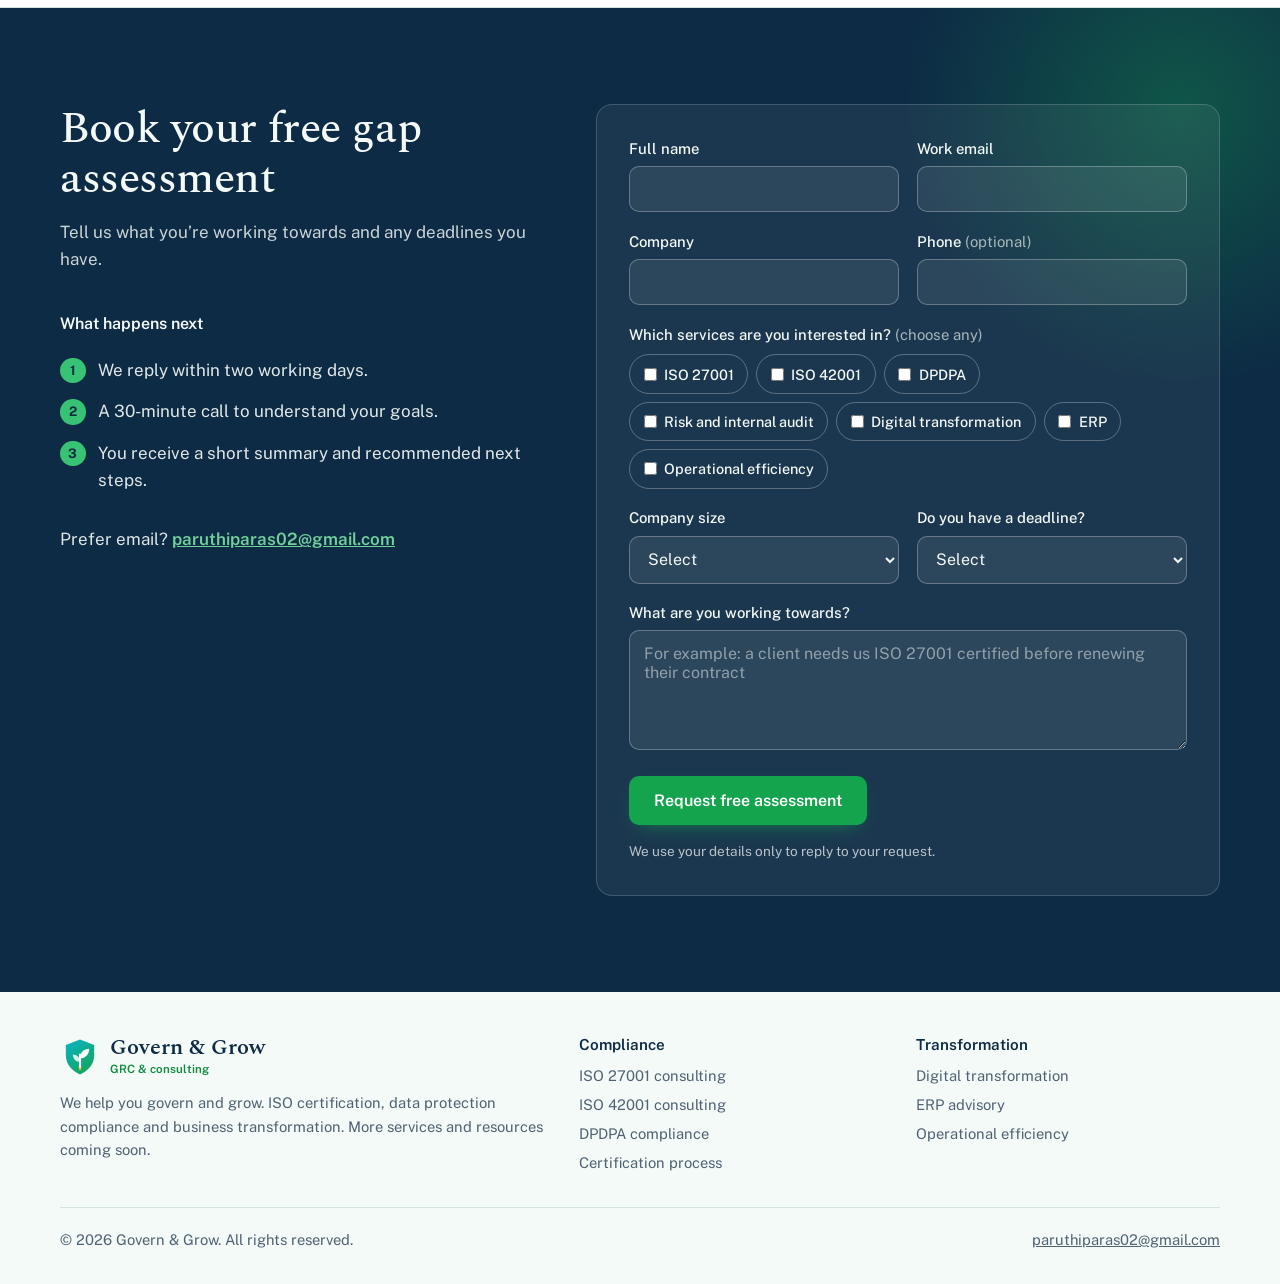
==== commit 48d48f94: "Add files via upload" ====
--- a/index.html
+++ b/index.html
@@ -1,170 +1,427 @@
 <!DOCTYPE html>
-<html lang="en">
+<html lang="en-IN">
 <head>
 <meta charset="UTF-8">
 <meta name="viewport" content="width=device-width, initial-scale=1">
-<title>Govern & Grow | ISO 27001, ISO 42001, DPDPA & Digital Transformation</title>
-<meta name="description" content="Govern & Grow helps organisations achieve ISO 27001 and ISO 42001 certification, DPDPA compliance, ERP and digital transformation, and operational efficiency.">
+<title>ISO 27001, ISO 42001 &amp; DPDPA Compliance Consulting | Govern &amp; Grow</title>
+<meta name="description" content="Govern &amp; Grow helps organisations get ISO 27001 and ISO 42001 certified and comply with India’s DPDP Act, then streamline operations with ERP and digital transformation.">
 <link rel="canonical" href="https://governgrow.com/">
-<meta property="og:title" content="Govern & Grow | GRC & Consulting">
-<meta property="og:description" content="We help you govern and grow: ISO certification, DPDPA compliance, ERP, digital transformation and operational efficiency.">
+<meta name="robots" content="index, follow">
+<meta property="og:type" content="website">
+<meta property="og:site_name" content="Govern &amp; Grow">
+<meta property="og:title" content="ISO 27001, ISO 42001 &amp; DPDPA Compliance Consulting | Govern &amp; Grow">
+<meta property="og:description" content="Get certified, get compliant and build operations that scale. GRC and consulting from Govern &amp; Grow.">
 <meta property="og:url" content="https://governgrow.com/">
-<meta property="og:type" content="website">
+<meta property="og:locale" content="en_IN">
+<meta name="twitter:card" content="summary">
 <meta name="theme-color" content="#0D2B45">
-<link rel="icon" href="favicon.svg" type="image/svg+xml">
+<link rel="icon" href="[data-uri]" type="image/svg+xml">
 <link rel="preconnect" href="https://fonts.googleapis.com">
 <link rel="preconnect" href="https://fonts.gstatic.com" crossorigin>
-<link href="https://fonts.googleapis.com/css2?family=Spectral:wght@500;600&family=Public+Sans:wght@400;500;600&display=swap" rel="stylesheet">
-<link rel="stylesheet" href="style.css">
+<link href="https://fonts.googleapis.com/css2?family=Spectral:wght@500;600&family=Public+Sans:wght@400;500;600;700&display=swap" rel="stylesheet">
+<style>
+:root{--navy:#0D2B45;--ink:#0D2B45;--paper:#F4FAF7;--surface:#fff;--emerald:#14A44D;--emerald-d:#0E8A3F;--teal:#0AB3C4;--teal-d:#08808C;--amber:#FFB020;--amber-d:#A56A00;--mint:#DDF5E6;--sky:#DDF4F7;--sun:#FFF1D6;--slate:#4F6273;--line:#D4E3DC;--grad:linear-gradient(120deg,#0AB3C4,#14A44D);--serif:"Spectral",Georgia,"Times New Roman",serif;--sans:"Public Sans","Segoe UI",system-ui,-apple-system,sans-serif;--r:10px}
+@media (prefers-color-scheme:dark){:root{color-scheme:dark;--ink:#E8F3EE;--paper:#0A1C2B;--surface:#10263A;--emerald:#3DD27A;--emerald-d:#3DD27A;--teal:#2FD0E0;--teal-d:#2FD0E0;--amber-d:#FFB020;--mint:#12352A;--sky:#0F3340;--sun:#3A2E12;--slate:#A5B7C4;--line:#22405A}}
+*{box-sizing:border-box;margin:0;padding:0}
+html{scroll-behavior:smooth;scroll-padding-top:84px}
+body{font-family:var(--sans);font-size:1.0625rem;line-height:1.6;color:var(--ink);background:var(--paper)}
+a{color:inherit}img,svg{max-width:100%}
+:focus-visible{outline:3px solid var(--teal);outline-offset:3px;border-radius:4px}
+.wrap{width:min(1160px,100% - 3rem);margin-inline:auto}
+.skip{position:absolute;left:-999px;top:0;background:var(--navy);color:#fff;padding:.6rem 1rem;z-index:100}.skip:focus{left:1rem}
+h1,h2,h3,h4{font-family:var(--serif);font-weight:600;line-height:1.2}
+h2{font-weight:500;font-size:clamp(1.9rem,4vw,2.75rem);letter-spacing:-.01em;line-height:1.15}
+.head{max-width:64ch;margin-bottom:2.5rem}.head p{margin-top:.9rem;color:var(--slate)}
+section{padding-block:clamp(3.5rem,8vw,6rem)}
+.alt{background:var(--surface);border-block:1px solid var(--line)}
+
+/* header */
+header{position:sticky;top:0;z-index:50;background:color-mix(in srgb,var(--paper) 92%,transparent);backdrop-filter:blur(10px);border-bottom:1px solid var(--line)}
+.nav{display:flex;align-items:center;justify-content:space-between;height:72px;gap:1rem}
+.brand{display:flex;align-items:center;gap:.65rem;text-decoration:none}
+.brand img{width:40px;height:40px}
+.brand b{display:block;font-family:var(--serif);font-weight:600;font-size:1.35rem;line-height:1.1;white-space:nowrap}
+.brand small{display:block;font-size:.72rem;color:var(--emerald-d);font-weight:600}
+.menu{display:flex;align-items:center;gap:1.6rem;list-style:none}
+.menu a{text-decoration:none;color:var(--slate);font-weight:500;font-size:.97rem}
+.menu a:hover{color:var(--emerald-d)}
+.toggle{display:none;background:none;border:1px solid var(--line);border-radius:var(--r);padding:.5rem .8rem;color:var(--ink);font:inherit;font-weight:500;cursor:pointer}
+.btn{display:inline-block;padding:.82rem 1.45rem;border-radius:var(--r);font-weight:600;text-decoration:none;border:2px solid transparent;font-family:var(--sans);font-size:1rem;cursor:pointer;text-align:center;transition:transform .15s,background .15s}
+.btn-primary{background:var(--emerald);color:#fff;box-shadow:0 8px 20px -10px rgba(20,164,77,.8)}
+.btn-primary:hover{background:#0E8A3F;transform:translateY(-1px)}
+@media (prefers-color-scheme:dark){.btn-primary{color:#0A1C2B}.btn-primary:hover{background:#5BE08F}}
+.btn-ghost{color:var(--ink);border-color:var(--ink)}.btn-ghost:hover{background:var(--sky)}
+.menu .btn{color:#fff;padding:.58rem 1.05rem}
+@media (prefers-color-scheme:dark){.menu .btn{color:#0A1C2B}}
+
+/* hero */
+.hero-band{position:relative;overflow:hidden}
+.hero-band::before{content:"";position:absolute;right:-12%;top:-30%;width:640px;height:640px;border-radius:50%;background:radial-gradient(circle,rgba(10,179,196,.22),transparent 65%);pointer-events:none}
+.hero-band::after{content:"";position:absolute;left:-12%;bottom:-40%;width:560px;height:560px;border-radius:50%;background:radial-gradient(circle,rgba(20,164,77,.18),transparent 65%);pointer-events:none}
+.hero{position:relative;z-index:1;padding-block:clamp(3rem,7vw,5.5rem);display:grid;grid-template-columns:1.2fr 1fr;gap:3rem;align-items:center}
+.kicker{font-weight:600;color:var(--emerald-d);font-size:1rem;margin-bottom:1rem}
+.hero h1{font-weight:500;font-size:clamp(2.4rem,5.2vw,4.1rem);line-height:1.06;letter-spacing:-.02em;max-width:16ch}
+.lede{margin-top:1.3rem;max-width:52ch;font-size:1.18rem;color:var(--slate)}
+.actions{margin-top:2rem;display:flex;gap:.9rem;flex-wrap:wrap}
+.assure{margin-top:1.5rem;display:flex;flex-wrap:wrap;gap:.4rem 1.4rem;list-style:none;font-size:.93rem;color:var(--slate)}
+.assure li::before{content:"✓ ";color:var(--emerald);font-weight:700}
+
+.panel{background:var(--surface);border:1px solid var(--line);border-radius:16px;padding:1.75rem;box-shadow:0 24px 50px -28px rgba(13,43,69,.45);position:relative}
+.panel::before{content:"";position:absolute;inset:0 0 auto 0;height:5px;border-radius:16px 16px 0 0;background:var(--grad)}
+.panel h2{font-family:var(--sans);font-size:1.02rem;font-weight:600;letter-spacing:0;line-height:1.3}
+.panel>p{color:var(--slate);font-size:.92rem;margin-top:.2rem}
+.meter{display:grid;grid-template-columns:1fr auto;gap:.3rem .75rem;margin-top:1.05rem;font-size:.95rem}
+.meter span:last-of-type{color:var(--slate);font-size:.86rem}
+.bar{grid-column:1/-1;height:9px;border-radius:99px;background:var(--mint);overflow:hidden}
+.bar i{display:block;height:100%;border-radius:99px;transform-origin:left;animation:fill 1.2s .3s cubic-bezier(.2,.7,.2,1) both}
+.bar .c1{background:var(--teal)}.bar .c2{background:var(--emerald)}.bar .c3{background:var(--amber)}
+@keyframes fill{from{transform:scaleX(0)}}
+.panel small{display:block;margin-top:1.25rem;color:var(--slate);font-size:.82rem}
+
+/* standards band */
+.standards{background:var(--navy);color:#F4FAF7;padding-block:1.6rem}
+@media (prefers-color-scheme:dark){.standards{background:#061420}}
+.standards .wrap{display:grid;grid-template-columns:auto 1fr;gap:1rem 2.5rem;align-items:center}
+.standards h2{font-family:var(--sans);font-size:.98rem;font-weight:500;opacity:.8;letter-spacing:0;line-height:1.4;max-width:16ch}
+.std{display:grid;grid-template-columns:repeat(3,1fr);gap:1rem;list-style:none}
+.std a{display:block;text-decoration:none;padding:.75rem 1rem;border-radius:var(--r);background:rgba(255,255,255,.07);border-left:4px solid var(--teal)}
+.std li:nth-child(2) a{border-color:#3DD27A}.std li:nth-child(3) a{border-color:var(--amber)}
+.std a:hover{background:rgba(255,255,255,.13)}
+.std b{display:block;font-size:1rem}
+.std span{display:block;font-size:.84rem;opacity:.75}
+
+/* triggers */
+.triggers{display:grid;grid-template-columns:repeat(4,1fr);gap:1.25rem;list-style:none}
+.triggers li{padding:1.4rem;border-radius:var(--r);background:var(--mint)}
+.triggers li:nth-child(2){background:var(--sky)}.triggers li:nth-child(3){background:var(--sun)}.triggers li:nth-child(4){background:var(--mint)}
+.triggers h3{font-size:1.15rem}
+.triggers p{color:var(--slate);font-size:.95rem;margin-top:.4rem}
+.triggers a{display:inline-block;margin-top:.8rem;font-weight:600;font-size:.93rem;color:var(--emerald-d)}
+
+/* services */
+.practice+.practice{margin-top:4.5rem}
+.practice-head{display:grid;grid-template-columns:1fr 1.6fr;gap:2rem;padding-bottom:1.25rem;margin-bottom:1.75rem;align-items:end;border-bottom:3px solid;border-image:var(--grad) 1}
+.practice-head h3{font-size:1.7rem}
+.practice-head p{color:var(--slate)}
+.grid{display:grid;grid-template-columns:repeat(3,1fr);gap:1.25rem}
+.card{background:var(--surface);border:1px solid var(--line);border-top:5px solid var(--emerald);border-radius:var(--r);padding:1.6rem;display:flex;flex-direction:column}
+.card.teal{border-top-color:var(--teal)}.card.amber{border-top-color:var(--amber)}
+.tag{align-self:flex-start;font-size:.8rem;font-weight:600;padding:.22rem .65rem;border-radius:99px;margin-bottom:.85rem;background:var(--mint);color:var(--emerald-d)}
+.teal .tag{background:var(--sky);color:var(--teal-d)}.amber .tag{background:var(--sun);color:var(--amber-d)}
+.card h4{font-size:1.3rem;line-height:1.25}
+.card>p{color:var(--slate);margin-top:.5rem;font-size:.98rem}
+.card ul{margin-top:1rem;padding-left:1.1rem;font-size:.95rem}
+.card li+li{margin-top:.3rem}
+.card li::marker{color:var(--emerald)}.teal li::marker{color:var(--teal)}.amber li::marker{color:var(--amber)}
+.card .more{margin-top:auto;padding-top:1.25rem;font-weight:600;font-size:.95rem;color:var(--emerald-d);text-decoration:none}
+.card .more:hover{text-decoration:underline}
+.support{margin-top:1.25rem;display:grid;grid-template-columns:repeat(4,1fr);gap:1.25rem;list-style:none}
+.support li{border:1px dashed var(--line);border-radius:var(--r);padding:1.1rem 1.2rem}
+.support b{display:block;font-family:var(--serif);font-size:1.08rem}
+.support span{color:var(--slate);font-size:.92rem}
+
+/* journey */
+.split{display:grid;grid-template-columns:1fr 1.4fr;gap:3.5rem;align-items:start}
+.journey{list-style:none;counter-reset:j;position:relative}
+.journey::before{content:"";position:absolute;left:15px;top:8px;bottom:8px;width:3px;background:var(--grad);border-radius:3px}
+.journey li{counter-increment:j;position:relative;padding:0 0 1.6rem 3.25rem}
+.journey li:last-child{padding-bottom:0}
+.journey li::before{content:counter(j);position:absolute;left:0;top:0;width:33px;height:33px;border-radius:50%;background:var(--surface);border:3px solid var(--emerald);display:grid;place-items:center;font-weight:700;font-size:.9rem;color:var(--emerald-d)}
+.journey h3{font-size:1.2rem}
+.journey p{color:var(--slate);font-size:.96rem;margin-top:.2rem}
+.journey .who{display:inline-block;margin-top:.35rem;font-size:.8rem;font-weight:600;padding:.12rem .55rem;border-radius:99px;background:var(--sky);color:var(--teal-d)}
+.journey .who.cb{background:var(--sun);color:var(--amber-d)}
+
+/* dpdpa */
+.oblig{display:grid;grid-template-columns:repeat(3,1fr);gap:1.25rem 2rem;list-style:none}
+.oblig li{padding-left:1rem;border-left:4px solid var(--amber)}
+.oblig b{display:block;font-family:var(--serif);font-size:1.12rem}
+.oblig span{color:var(--slate);font-size:.95rem}
+.callout{margin-top:2.5rem;padding:1.4rem 1.6rem;border-radius:var(--r);background:var(--sun);display:flex;gap:1.5rem;align-items:center;justify-content:space-between;flex-wrap:wrap}
+.callout p{max-width:70ch}
+
+/* engagement */
+.models{display:grid;grid-template-columns:repeat(3,1fr);gap:1.25rem}
+.model{border:1px solid var(--line);border-radius:var(--r);padding:1.6rem;background:var(--paper)}
+.model h3{font-size:1.3rem}
+.model .fit{margin-top:.25rem;font-weight:600;font-size:.9rem;color:var(--emerald-d)}
+.model p{color:var(--slate);margin-top:.6rem;font-size:.97rem}
+
+/* faq */
+.faq{max-width:840px}
+details{border-bottom:1px solid var(--line)}
+summary{cursor:pointer;list-style:none;padding:1.15rem 2.5rem 1.15rem 0;font-weight:600;font-size:1.07rem;position:relative}
+summary::-webkit-details-marker{display:none}
+summary::after{content:"+";position:absolute;right:.25rem;top:.85rem;font-size:1.6rem;font-weight:400;color:var(--emerald);transition:transform .2s}
+details[open] summary::after{transform:rotate(45deg)}
+details p{color:var(--slate);padding-bottom:1.25rem;max-width:70ch}
+
+/* contact */
+#contact{background:var(--navy);color:#F4FAF7;position:relative;overflow:hidden}
+@media (prefers-color-scheme:dark){#contact{background:#061420}}
+#contact::before{content:"";position:absolute;right:-200px;top:-200px;width:600px;height:600px;border-radius:50%;background:radial-gradient(circle,rgba(20,164,77,.35),transparent 65%);pointer-events:none}
+.contact-grid{position:relative;display:grid;grid-template-columns:1fr 1.3fr;gap:3.5rem;align-items:start}
+#contact .head p{color:inherit;opacity:.82}
+.next{list-style:none;counter-reset:n;display:grid;gap:.9rem;margin-top:1.5rem}
+.next li{counter-increment:n;padding-left:2.4rem;position:relative;opacity:.92}
+.next li::before{content:counter(n);position:absolute;left:0;top:.05rem;width:1.6rem;height:1.6rem;border-radius:50%;background:#3DD27A;color:#0D2B45;display:grid;place-items:center;font-size:.82rem;font-weight:700}
+.direct{margin-top:2rem;opacity:.9}.direct a{color:#7DE3A4;font-weight:600}
+form{display:grid;gap:1.1rem;background:rgba(255,255,255,.06);border:1px solid rgba(255,255,255,.16);border-radius:16px;padding:clamp(1.25rem,3vw,2rem)}
+.row{display:grid;grid-template-columns:1fr 1fr;gap:1.1rem}
+label{display:block;font-weight:500;font-size:.93rem;margin-bottom:.35rem}
+.opt{opacity:.65;font-weight:400}
+input,select,textarea{width:100%;padding:.78rem .9rem;border-radius:var(--r);border:1px solid rgba(255,255,255,.28);background:rgba(255,255,255,.08);color:inherit;font-family:var(--sans);font-size:1rem}
+input:focus,select:focus,textarea:focus{outline:none;border-color:#3DD27A;box-shadow:0 0 0 3px rgba(61,210,122,.35)}
+input:user-invalid,textarea:user-invalid{border-color:#FF8F7A}
+select option{color:#0D2B45}
+textarea{min-height:120px;resize:vertical}
+input::placeholder,textarea::placeholder{color:inherit;opacity:.5}
+fieldset{border:none}legend{font-weight:500;font-size:.93rem;margin-bottom:.5rem}
+.checks{display:flex;flex-wrap:wrap;gap:.5rem}
+.checks label{margin:0;display:inline-flex;align-items:center;gap:.45rem;padding:.45rem .85rem;border:1px solid rgba(255,255,255,.28);border-radius:99px;cursor:pointer;font-size:.9rem}
+.checks input{width:auto;accent-color:#3DD27A}
+.checks label:has(input:checked){background:rgba(61,210,122,.25);border-color:#3DD27A}
+#contact .btn-primary{color:#fff}
+.note{font-size:.85rem;opacity:.72}
+.form-foot{display:flex;align-items:center;gap:1rem;flex-wrap:wrap}
+
+/* footer */
+footer{padding-block:2.75rem 2rem;color:var(--slate);font-size:.92rem}
+.foot{display:grid;grid-template-columns:1.6fr 1fr 1fr;gap:2rem}
+.foot .brand{margin-bottom:.8rem;color:var(--ink)}
+.foot h3{font-family:var(--sans);font-size:.95rem;font-weight:600;color:var(--ink);margin-bottom:.6rem}
+.foot ul{list-style:none;display:grid;gap:.35rem}
+.foot a{text-decoration:none}.foot a:hover{color:var(--emerald-d)}
+.legal{margin-top:2rem;padding-top:1.25rem;border-top:1px solid var(--line);display:flex;justify-content:space-between;gap:1rem;flex-wrap:wrap}
+
+/* simple pages */
+.simple{min-height:80vh;display:grid;place-items:center;text-align:center;padding:4rem 1.5rem}
+.simple img{width:72px;margin-bottom:1.25rem}
+.simple h1{font-weight:500;font-size:clamp(2.1rem,5vw,3.2rem)}
+.simple p{color:var(--slate);margin:1rem auto 2rem;max-width:46ch}
+
+@media (max-width:1000px){
+.hero,.split,.contact-grid{grid-template-columns:1fr}
+.split{gap:2rem}.contact-grid{gap:2.5rem}
+.grid,.models,.oblig{grid-template-columns:1fr 1fr}
+.triggers,.support{grid-template-columns:1fr 1fr}
+.practice-head{grid-template-columns:1fr;gap:.6rem}
+.standards .wrap{grid-template-columns:1fr}.standards h2{max-width:none}
+}
+@media (max-width:820px){
+.toggle{display:block}
+.menu{display:none;position:absolute;top:72px;left:0;right:0;flex-direction:column;align-items:stretch;gap:0;background:var(--paper);border-bottom:1px solid var(--line);padding:.5rem 1.5rem 1.25rem}
+.menu.open{display:flex}
+.menu a{display:block;padding:.8rem 0;font-size:1.05rem}
+.menu .btn{margin-top:.5rem;padding:.85rem}
+}
+@media (max-width:640px){
+.grid,.models,.oblig,.triggers,.support,.std,.row,.foot{grid-template-columns:1fr}
+.brand small{display:none}
+}
+@media (prefers-reduced-motion:reduce){html{scroll-behavior:auto}.bar i{animation:none}.btn{transition:none}}
+
+</style>
+<script type="application/ld+json">
+{
+  "@context": "https://schema.org",
+  "@type": "ProfessionalService",
+  "name": "Govern & Grow",
+  "url": "https://governgrow.com/",
+  "logo": "https://governgrow.com/logo-mark.svg",
+  "email": "paruthiparas02@gmail.com",
+  "description": "GRC and consulting firm offering ISO/IEC 27001 and ISO/IEC 42001 certification support, DPDP Act compliance, digital transformation, ERP advisory and operational efficiency consulting.",
+  "areaServed": { "@type": "Country", "name": "India" },
+  "knowsAbout": ["ISO/IEC 27001", "ISO/IEC 42001", "Digital Personal Data Protection Act 2023", "Governance, risk and compliance", "ERP implementation", "Digital transformation"],
+  "hasOfferCatalog": {
+    "@type": "OfferCatalog",
+    "name": "Consulting services",
+    "itemListElement": [
+      { "@type": "Offer", "itemOffered": { "@type": "Service", "name": "ISO 27001 certification consulting" } },
+      { "@type": "Offer", "itemOffered": { "@type": "Service", "name": "ISO 42001 AI management system consulting" } },
+      { "@type": "Offer", "itemOffered": { "@type": "Service", "name": "DPDPA compliance consulting" } },
+      { "@type": "Offer", "itemOffered": { "@type": "Service", "name": "Digital transformation consulting" } },
+      { "@type": "Offer", "itemOffered": { "@type": "Service", "name": "ERP advisory and implementation" } },
+      { "@type": "Offer", "itemOffered": { "@type": "Service", "name": "Operational efficiency consulting" } }
+    ]
+  }
+}
+</script>
+<script type="application/ld+json">
+{
+  "@context": "https://schema.org",
+  "@type": "FAQPage",
+  "mainEntity": [
+    { "@type": "Question", "name": "How long does ISO 27001 certification take?", "acceptedAnswer": { "@type": "Answer", "text": "For most small and mid-sized organisations, it takes several months to a year from gap assessment to certificate. It depends on your scope, how mature your current controls are, and how much time your team can give the project. After a gap assessment we give you a realistic timeline." } },
+    { "@type": "Question", "name": "What is the difference between ISO 27001 and ISO 27002?", "acceptedAnswer": { "@type": "Answer", "text": "ISO/IEC 27001 sets out the requirements for an information security management system and is the standard you are certified against. ISO/IEC 27002 is guidance on how to implement the security controls listed in ISO 27001 Annex A. You cannot be certified to ISO 27002." } },
+    { "@type": "Question", "name": "Does the DPDP Act apply to my business?", "acceptedAnswer": { "@type": "Answer", "text": "If you process digital personal data in India, or process it outside India in connection with offering goods or services to people in India, the Act very likely applies to you, whatever your size. A short assessment confirms your role and obligations." } },
+    { "@type": "Question", "name": "Do you issue the ISO certificate?", "acceptedAnswer": { "@type": "Answer", "text": "No. Certificates are issued by independent, accredited certification bodies. Consultants should never certify the systems they helped build. We prepare you for the audit, help you choose a certification body and support you through the Stage 1 and Stage 2 audits." } },
+    { "@type": "Question", "name": "Can ISO 27001 and ISO 42001 be implemented together?", "acceptedAnswer": { "@type": "Answer", "text": "Yes. Both follow the same harmonised management system structure, so policies, risk management, internal audit and management review can be shared. Doing them together saves time and avoids duplicate documentation." } },
+    { "@type": "Question", "name": "What does the free gap assessment include?", "acceptedAnswer": { "@type": "Answer", "text": "A 30-minute call to understand your goals and deadlines, followed by a short written summary of where you stand and the steps we recommend. There is no obligation to continue." } }
+  ]
+}
+</script>
 </head>
 <body>
 <a class="skip" href="#main">Skip to content</a>
 
 <header>
-  <div class="wrap nav">
-    <a href="#" class="brand" aria-label="Govern & Grow home">
-      <img src="logo-mark.svg" alt="" width="40" height="40">
-      <span class="brand-text">
-        <span class="brand-name">Govern &amp; Grow</span>
-        <span class="brand-tag">GRC &amp; consulting</span>
-      </span>
+  <nav class="wrap nav" aria-label="Main">
+    <a href="#" class="brand" aria-label="Govern &amp; Grow, home">
+      <img src="[data-uri]" alt="" width="40" height="40">
+      <span><b>Govern &amp; Grow</b><small>GRC &amp; consulting</small></span>
     </a>
     <button class="toggle" aria-expanded="false" aria-controls="menu">Menu</button>
     <ul class="menu" id="menu">
-      <li><a href="#grc">GRC &amp; certification</a></li>
-      <li><a href="#transform">Transformation</a></li>
-      <li><a href="#approach">Approach</a></li>
+      <li><a href="#services">Services</a></li>
+      <li><a href="#iso-27001-certification">Certification process</a></li>
+      <li><a href="#dpdpa">DPDPA</a></li>
+      <li><a href="#engagement">How to work with us</a></li>
       <li><a href="#faq">FAQ</a></li>
-      <li><a href="#contact" class="btn btn-primary">Get a free assessment</a></li>
+      <li><a href="#contact" class="btn btn-primary">Book a free gap assessment</a></li>
     </ul>
-  </div>
+  </nav>
 </header>
 
 <main id="main">
   <div class="hero-band">
     <div class="wrap hero">
       <div>
-        <h1>We help you govern and <span class="grow">grow.</span></h1>
-        <p class="lede">Govern &amp; Grow is a GRC and consulting firm. We take you from first gap assessment to ISO certification and DPDPA compliance, then modernise your systems and operations so compliance supports growth instead of slowing it.</p>
+        <p class="kicker">Govern &amp; Grow, GRC and compliance consulting</p>
+        <h1>ISO 27001, ISO 42001 and DPDPA compliance, done properly.</h1>
+        <p class="lede">We help you pass your certification audit, meet India’s data protection law and build operations that scale. Practical controls your team can run, not a pile of templates.</p>
         <div class="actions">
-          <a href="#contact" class="btn btn-primary">Get a free assessment</a>
-          <a href="#services" class="btn btn-ghost">Explore services</a>
-        </div>
-      </div>
-
-      <aside class="panel" aria-label="Example readiness snapshot">
-        <h2>Your readiness, at a glance</h2>
-        <p>The kind of snapshot you get after our gap assessment.</p>
-        <div class="meter-row"><span>ISO/IEC 27001 controls</span><span>Example: 64%</span><div class="bar"><i class="c1" style="width:64%"></i></div></div>
-        <div class="meter-row"><span>DPDPA obligations</span><span>Example: 48%</span><div class="bar"><i class="c2" style="width:48%"></i></div></div>
-        <div class="meter-row"><span>ISO/IEC 42001 AI governance</span><span>Example: 30%</span><div class="bar"><i class="c3" style="width:30%"></i></div></div>
-        <div class="meter-row"><span>Process documentation</span><span>Example: 72%</span><div class="bar"><i class="c4" style="width:72%"></i></div></div>
-        <small>Illustrative figures. Your report includes a prioritised plan to close each gap.</small>
+          <a href="#contact" class="btn btn-primary">Book a free gap assessment</a>
+          <a href="#services" class="btn btn-ghost">See our services</a>
+        </div>
+        <ul class="assure">
+          <li>Fixed scope and fee before we start</li>
+          <li>Support through to your certification audit</li>
+        </ul>
+      </div>
+
+      <aside class="panel" aria-labelledby="snap-title">
+        <h2 id="snap-title">What your gap assessment shows</h2>
+        <p>A clear view of where you stand against each requirement.</p>
+        <div class="meter"><span>ISO/IEC 27001 Annex A controls</span><span>Example: 61 of 93</span><div class="bar"><i class="c1" style="width:66%"></i></div></div>
+        <div class="meter"><span>DPDPA Data Fiduciary obligations</span><span>Example: 48%</span><div class="bar"><i class="c2" style="width:48%"></i></div></div>
+        <div class="meter"><span>ISO/IEC 42001 AI management system</span><span>Example: 30%</span><div class="bar"><i class="c3" style="width:30%"></i></div></div>
+        <small>Illustrative figures. Your report comes with a prioritised plan to close each gap.</small>
       </aside>
     </div>
   </div>
 
-  <div class="frameworks">
+  <div class="standards">
     <div class="wrap">
-      <p>Frameworks and regulations we work with</p>
-      <ul class="chips">
-        <li><a href="#iso27001">ISO/IEC 27001</a></li>
-        <li><a href="#iso42001">ISO/IEC 42001</a></li>
-        <li><a href="#dpdpa">DPDPA</a></li>
-        <li><a href="#erp">ERP</a></li>
-        <li><a href="#opex">Operational efficiency</a></li>
+      <h2>Standards and regulations we implement</h2>
+      <ul class="std">
+        <li><a href="#iso-27001"><b>ISO/IEC 27001:2022</b><span>Information security management</span></a></li>
+        <li><a href="#iso-42001"><b>ISO/IEC 42001:2023</b><span>Artificial intelligence management</span></a></li>
+        <li><a href="#dpdpa"><b>DPDP Act, 2023</b><span>India’s personal data protection law</span></a></li>
       </ul>
     </div>
   </div>
 
-  <section id="services" aria-labelledby="services-title">
+  <section aria-labelledby="when-title">
+    <div class="wrap">
+      <div class="head">
+        <h2 id="when-title">When companies call us</h2>
+        <p>Most of our work starts with one of these moments.</p>
+      </div>
+      <ul class="triggers">
+        <li><h3>A client wants ISO 27001</h3><p>An enterprise deal, RFP or vendor security questionnaire asks for certification you don’t have yet.</p><a href="#iso-27001">ISO 27001 support</a></li>
+        <li><h3>You handle personal data</h3><p>Customer, employee or user data means DPDPA obligations, with penalties of up to ₹250 crore.</p><a href="#dpdpa">DPDPA compliance</a></li>
+        <li><h3>You build or use AI</h3><p>Customers and regulators want proof that your AI is governed, tested and accountable.</p><a href="#iso-42001">ISO 42001 support</a></li>
+        <li><h3>Growth is outpacing your systems</h3><p>Spreadsheets, manual handoffs and disconnected tools are slowing your teams down.</p><a href="#transformation">Transformation services</a></li>
+      </ul>
+    </div>
+  </section>
+
+  <section id="services" class="alt" aria-labelledby="services-title">
     <div class="wrap">
       <div class="head">
         <h2 id="services-title">Services</h2>
-        <p>Two practices that work together: get compliant and certified, then build the systems and operations to stay that way as you grow.</p>
-      </div>
-
-      <div class="practice" id="grc">
+        <p>Two practices that work together: get certified and compliant, then build the systems and operations that keep you that way as you grow.</p>
+      </div>
+
+      <div class="practice">
         <div class="practice-head">
-          <h3>Governance, risk, compliance &amp; certification</h3>
-          <p>Audit-ready programmes built around the standards and laws your clients, regulators and investors ask about.</p>
+          <h3>Compliance and certification</h3>
+          <p>Management systems and privacy programmes that pass audit and hold up in day-to-day operations.</p>
         </div>
         <div class="grid">
-          <article class="card feature teal" id="iso27001">
-            <span class="tag">Certification</span>
-            <h4>ISO/IEC 27001 information security</h4>
-            <p>Design and implement an information security management system (ISMS) based on the ISO/IEC 27000 family, and get certified.</p>
+          <article class="card teal" id="iso-27001">
+            <span class="tag">ISO/IEC 27001:2022</span>
+            <h4>ISO 27001 certification consulting</h4>
+            <p>We design and implement your information security management system (ISMS) and prepare you for certification.</p>
             <ul>
-              <li>Gap assessment and scope definition</li>
-              <li>Risk assessment and Statement of Applicability</li>
-              <li>Policies, procedures and Annex A controls</li>
+              <li>Gap assessment and ISMS scope</li>
+              <li>Risk assessment and treatment plan</li>
+              <li>Statement of Applicability</li>
+              <li>Policies and Annex A controls</li>
               <li>Internal audit and management review</li>
+              <li>Stage 1 and Stage 2 audit support</li>
+            </ul>
+            <a class="more" href="#contact" data-service="ISO 27001">Discuss ISO 27001</a>
+          </article>
+          <article class="card" id="iso-42001">
+            <span class="tag">ISO/IEC 42001:2023</span>
+            <h4>ISO 42001 AI management system</h4>
+            <p>Set up an AI management system (AIMS) that shows customers and regulators your AI is used responsibly.</p>
+            <ul>
+              <li>AI inventory and use-case register</li>
+              <li>AI risk and impact assessments</li>
+              <li>AI policy, roles and accountability</li>
+              <li>Controls across the AI lifecycle</li>
+              <li>Integration with an existing ISO 27001 ISMS</li>
               <li>Certification audit support</li>
             </ul>
-            <a class="more" href="#contact" data-service="ISO/IEC 27001">Start with ISO 27001</a>
+            <a class="more" href="#contact" data-service="ISO 42001">Discuss ISO 42001</a>
           </article>
-          <article class="card feature" id="iso42001">
-            <span class="tag">Certification</span>
-            <h4>ISO/IEC 42001 AI management</h4>
-            <p>Govern how your organisation builds and uses AI responsibly, with a management system ready for certification.</p>
+          <article class="card amber" id="dpdpa-service">
+            <span class="tag">DPDP Act, 2023</span>
+            <h4>DPDPA compliance consulting</h4>
+            <p>Build a privacy programme that meets your obligations as a Data Fiduciary under India’s data protection law.</p>
             <ul>
-              <li>AI inventory and use-case mapping</li>
-              <li>AI risk and impact assessments</li>
-              <li>AI policy, roles and oversight</li>
-              <li>Integration with your existing ISMS</li>
-              <li>Certification audit support</li>
+              <li>Personal data inventory and data flow mapping</li>
+              <li>Privacy notices and consent journeys</li>
+              <li>Data Principal rights and grievance process</li>
+              <li>Breach response and notification plan</li>
+              <li>Retention and erasure rules</li>
+              <li>Data processor contracts</li>
             </ul>
-            <a class="more" href="#contact" data-service="ISO/IEC 42001">Start with ISO 42001</a>
+            <a class="more" href="#contact" data-service="DPDPA">Discuss DPDPA</a>
           </article>
-          <article class="card feature amber" id="dpdpa">
-            <span class="tag">Data privacy</span>
-            <h4>DPDPA compliance</h4>
-            <p>Meet your obligations under India’s Digital Personal Data Protection Act with practical, documented processes.</p>
-            <ul>
-              <li>Personal data discovery and mapping</li>
-              <li>Notice and consent management</li>
-              <li>Data principal rights and grievance handling</li>
-              <li>Breach response planning</li>
-              <li>Vendor and processor agreements</li>
-            </ul>
-            <a class="more" href="#contact" data-service="DPDPA compliance">Start with DPDPA</a>
-          </article>
-          <article class="card plain">
-            <h4>Risk management</h4>
-            <p>Enterprise and IT risk registers, assessment methods and reporting your leadership can act on.</p>
-          </article>
-          <article class="card plain">
-            <h4>Internal audit &amp; audit readiness</h4>
-            <p>Independent internal audits, evidence preparation and support during external and client audits.</p>
-          </article>
-          <article class="card plain">
-            <h4>Policies &amp; third-party risk</h4>
-            <p>Clear policy frameworks, vendor due diligence and ongoing monitoring of the partners you rely on.</p>
-          </article>
-        </div>
-      </div>
-
-      <div class="practice" id="transform">
+        </div>
+        <ul class="support" aria-label="Supporting GRC services">
+          <li><b>Risk management</b><span>Risk registers, methods and reporting for leadership.</span></li>
+          <li><b>Internal audit</b><span>Independent audits against ISO and internal controls.</span></li>
+          <li><b>Third-party risk</b><span>Vendor due diligence and security questionnaires.</span></li>
+          <li><b>Policies and training</b><span>Clear policies and awareness training for staff.</span></li>
+        </ul>
+      </div>
+
+      <div class="practice" id="transformation">
         <div class="practice-head">
-          <h3>Digital transformation &amp; operations</h3>
-          <p>Modern systems and lean processes that cut manual work, give you reliable data and keep controls built in.</p>
+          <h3>Business transformation</h3>
+          <p>Modern systems and leaner processes that cut manual work, improve data quality and keep controls built in from the start.</p>
         </div>
         <div class="grid">
-          <article class="card feature teal">
+          <article class="card teal">
             <span class="tag">Strategy</span>
             <h4>Digital transformation</h4>
-            <p>A clear roadmap from where your systems are today to where your business needs them to be.</p>
+            <p>A clear roadmap from the systems you have today to the ones your business needs next.</p>
             <ul>
               <li>Digital maturity assessment</li>
-              <li>Transformation roadmap and business case</li>
+              <li>Roadmap and business case</li>
               <li>Workflow automation</li>
               <li>Change management and training</li>
             </ul>
-            <a class="more" href="#contact" data-service="Digital transformation">Plan your transformation</a>
+            <a class="more" href="#contact" data-service="Digital transformation">Discuss transformation</a>
           </article>
-          <article class="card feature" id="erp">
+          <article class="card">
             <span class="tag">Systems</span>
-            <h4>ERP advisory &amp; implementation</h4>
+            <h4>ERP advisory and implementation</h4>
             <p>Choose and roll out the right ERP for your size and sector, with less risk and disruption.</p>
             <ul>
               <li>Requirements and process mapping</li>
@@ -172,74 +429,105 @@
               <li>Implementation oversight</li>
               <li>Data migration and go-live support</li>
             </ul>
-            <a class="more" href="#contact" data-service="ERP">Talk about ERP</a>
+            <a class="more" href="#contact" data-service="ERP">Discuss ERP</a>
           </article>
-          <article class="card feature amber" id="opex">
+          <article class="card amber">
             <span class="tag">Operations</span>
             <h4>Operational efficiency</h4>
-            <p>Find and remove the bottlenecks that slow your teams down and raise your costs.</p>
+            <p>Find and remove the bottlenecks that slow your teams and raise your costs.</p>
             <ul>
-              <li>Process mapping and improvement</li>
+              <li>Process mapping and redesign</li>
               <li>Standard operating procedures</li>
               <li>KPIs and performance dashboards</li>
               <li>Cost and productivity reviews</li>
             </ul>
-            <a class="more" href="#contact" data-service="Operational efficiency">Improve operations</a>
+            <a class="more" href="#contact" data-service="Operational efficiency">Discuss operations</a>
           </article>
         </div>
       </div>
     </div>
   </section>
 
-  <section id="approach" aria-labelledby="approach-title">
+  <section id="iso-27001-certification" aria-labelledby="journey-title">
+    <div class="wrap split">
+      <div class="head">
+        <h2 id="journey-title">The ISO 27001 certification process, step by step</h2>
+        <p>Every certification follows the same path. We lead the work up to the audit, then stand with you while the certification body assesses you.</p>
+        <p>The same approach applies to ISO 42001, and the two can be run together.</p>
+        <p style="margin-top:1.5rem"><a href="#contact" class="btn btn-primary">Start with a gap assessment</a></p>
+      </div>
+      <ol class="journey">
+        <li><h3>Gap assessment</h3><p>We compare your current practices with the standard and estimate effort and timeline.</p><span class="who">With Govern &amp; Grow</span></li>
+        <li><h3>Scope and risk assessment</h3><p>Define what the ISMS covers, then identify and rate information security risks.</p><span class="who">With Govern &amp; Grow</span></li>
+        <li><h3>Policies and controls</h3><p>Write the required documents, including the Statement of Applicability, and put Annex A controls in place.</p><span class="who">With Govern &amp; Grow</span></li>
+        <li><h3>Run the ISMS and build evidence</h3><p>Operate the controls for long enough to produce the records auditors will ask to see.</p><span class="who">With Govern &amp; Grow</span></li>
+        <li><h3>Internal audit and management review</h3><p>Test the system independently and have leadership review results before the external audit.</p><span class="who">With Govern &amp; Grow</span></li>
+        <li><h3>Stage 1 audit</h3><p>The certification body reviews your documentation and readiness.</p><span class="who cb">Certification body</span></li>
+        <li><h3>Stage 2 audit and certification</h3><p>Auditors check that controls work in practice. On success, you are certified for three years.</p><span class="who cb">Certification body</span></li>
+        <li><h3>Surveillance audits</h3><p>Annual audits keep the certificate valid. We help you stay ready year after year.</p><span class="who cb">Certification body</span></li>
+      </ol>
+    </div>
+  </section>
+
+  <section id="dpdpa" class="alt" aria-labelledby="dpdpa-title">
     <div class="wrap">
       <div class="head">
-        <h2 id="approach-title">How we work</h2>
-        <p>The same four stages whether you are pursuing a certification, a privacy programme or an ERP rollout.</p>
-      </div>
-      <ol class="steps">
-        <li><h3>Assess</h3><p>We review your controls, systems and processes and show exactly where the gaps are.</p></li>
-        <li><h3>Design</h3><p>We build a prioritised roadmap, with the policies, controls and processes to close them.</p></li>
-        <li><h3>Implement</h3><p>We work alongside your team to put it in place and prepare you for audit or go-live.</p></li>
-        <li><h3>Grow</h3><p>With ongoing monitoring and support, you stay certified and keep improving.</p></li>
-      </ol>
+        <h2 id="dpdpa-title">What the DPDP Act asks of your business</h2>
+        <p>India’s Digital Personal Data Protection Act, 2023 applies to organisations that process digital personal data. As a Data Fiduciary, these are the core obligations we help you meet.</p>
+      </div>
+      <ul class="oblig">
+        <li><b>Clear notice</b><span>Tell people what data you collect, why, and how to exercise their rights.</span></li>
+        <li><b>Valid consent</b><span>Free, specific and informed consent that is as easy to withdraw as to give.</span></li>
+        <li><b>Purpose and retention limits</b><span>Use data only for the stated purpose and erase it when no longer needed.</span></li>
+        <li><b>Security safeguards</b><span>Reasonable security measures to prevent personal data breaches.</span></li>
+        <li><b>Breach notification</b><span>Inform the Data Protection Board and each affected person when a breach occurs.</span></li>
+        <li><b>Data Principal rights</b><span>Access, correction, erasure, grievance redressal and nomination.</span></li>
+        <li><b>Children’s data</b><span>Verifiable parental consent, and no tracking or targeted advertising directed at children.</span></li>
+        <li><b>Processor accountability</b><span>You remain responsible for data your vendors process on your behalf.</span></li>
+        <li><b>Significant Data Fiduciaries</b><span>Additional duties, including a Data Protection Officer, independent audits and impact assessments.</span></li>
+      </ul>
+      <div class="callout">
+        <p><strong>Penalties under the Act reach up to ₹250 crore</strong> for failing to take reasonable security safeguards. Already ISO 27001 certified? Much of your security work carries over.</p>
+        <a href="#contact" class="btn btn-primary" data-service="DPDPA">Check your DPDPA readiness</a>
+      </div>
     </div>
   </section>
 
-  <section aria-labelledby="why-title">
+  <section id="engagement" aria-labelledby="engagement-title">
     <div class="wrap">
-      <div class="head"><h2 id="why-title">Why Govern &amp; Grow</h2></div>
-      <div class="why">
-        <div><h3>One partner, end to end</h3><p>Compliance, technology and operations under one roof, so your controls and your systems are designed together.</p></div>
-        <div><h3>Practical, not paperwork</h3><p>We build controls your team can actually run, sized to your organisation rather than copied from a template.</p></div>
-        <div><h3>Clear plans and pricing</h3><p>You get a defined scope, timeline and deliverables before any work begins.</p></div>
+      <div class="head">
+        <h2 id="engagement-title">Ways to work with us</h2>
+        <p>Start small and scale up. Every engagement has a written scope, timeline and fee before work begins.</p>
+      </div>
+      <div class="models">
+        <article class="model">
+          <h3>Gap assessment</h3>
+          <p class="fit">Best if you’re not sure where you stand</p>
+          <p>A short, fixed-fee review against ISO 27001, ISO 42001 or the DPDP Act, with a prioritised roadmap and effort estimate.</p>
+        </article>
+        <article class="model">
+          <h3>Implementation project</h3>
+          <p class="fit">Best if you have a deadline</p>
+          <p>We lead the work from scoping to certification audit, or to a working DPDPA programme, alongside your team.</p>
+        </article>
+        <article class="model">
+          <h3>Ongoing compliance support</h3>
+          <p class="fit">Best once you’re certified</p>
+          <p>A monthly retainer covering risk reviews, internal audits, surveillance audit preparation and day-to-day compliance questions.</p>
+        </article>
       </div>
     </div>
   </section>
 
-  <section id="faq" aria-labelledby="faq-title" style="padding-top:0">
+  <section id="faq" class="alt" aria-labelledby="faq-title">
     <div class="wrap faq">
-      <div class="head"><h2 id="faq-title">Common questions</h2></div>
-      <details>
-        <summary>How long does ISO 27001 certification take?</summary>
-        <p>It depends on your size, scope and starting point. Many organisations take several months from gap assessment to certification audit. After a short assessment we give you a realistic timeline for your situation.</p>
-      </details>
-      <details>
-        <summary>Does the DPDPA apply to my business?</summary>
-        <p>If you process digital personal data of individuals in India, it very likely does, whatever your size. We can confirm your obligations and what to prioritise first.</p>
-      </details>
-      <details>
-        <summary>Do you issue the ISO certificate?</summary>
-        <p>No. Certificates are issued by independent accredited certification bodies. We prepare you for the audit, help you choose a certification body and support you through the audit itself.</p>
-      </details>
-      <details>
-        <summary>Can you combine ISO 27001 and ISO 42001?</summary>
-        <p>Yes. Both follow the same management system structure, so we can build them together and avoid duplicated work.</p>
-      </details>
-      <details>
-        <summary>What does the free assessment include?</summary>
-        <p>A short call to understand your goals, followed by a summary of where you stand and the steps we recommend. There is no obligation to continue.</p>
-      </details>
+      <div class="head"><h2 id="faq-title">Frequently asked questions</h2></div>
+      <details><summary>How long does ISO 27001 certification take?</summary><p>For most small and mid-sized organisations, it takes several months to a year from gap assessment to certificate. It depends on your scope, how mature your current controls are, and how much time your team can give the project. After a gap assessment we give you a realistic timeline.</p></details>
+      <details><summary>What is the difference between ISO 27001 and ISO 27002?</summary><p>ISO/IEC 27001 sets out the requirements for an information security management system and is the standard you are certified against. ISO/IEC 27002 is guidance on how to implement the security controls listed in ISO 27001 Annex A. You cannot be certified to ISO 27002.</p></details>
+      <details><summary>Does the DPDP Act apply to my business?</summary><p>If you process digital personal data in India, or process it outside India in connection with offering goods or services to people in India, the Act very likely applies to you, whatever your size. A short assessment confirms your role and obligations.</p></details>
+      <details><summary>Do you issue the ISO certificate?</summary><p>No. Certificates are issued by independent, accredited certification bodies. Consultants should never certify the systems they helped build. We prepare you for the audit, help you choose a certification body and support you through the Stage 1 and Stage 2 audits.</p></details>
+      <details><summary>Can ISO 27001 and ISO 42001 be implemented together?</summary><p>Yes. Both follow the same harmonised management system structure, so policies, risk management, internal audit and management review can be shared. Doing them together saves time and avoids duplicate documentation.</p></details>
+      <details><summary>What does the free gap assessment include?</summary><p>A 30-minute call to understand your goals and deadlines, followed by a short written summary of where you stand and the steps we recommend. There is no obligation to continue.</p></details>
     </div>
   </section>
 
@@ -247,59 +535,72 @@
     <div class="wrap contact-grid">
       <div>
         <div class="head">
-          <h2 id="contact-title">Book your free assessment</h2>
-          <p>Tell us what you’re working towards. We’ll reply within two working days with next steps.</p>
-        </div>
-        <ul class="contact-list">
-          <li><strong>Email</strong><a href="mailto:paruthiparas02@gmail.com">paruthiparas02@gmail.com</a></li>
-          <li><strong>Website</strong>governgrow.com</li>
-          <li><strong>Response time</strong>Within two working days</li>
-        </ul>
+          <h2 id="contact-title">Book your free gap assessment</h2>
+          <p>Tell us what you’re working towards and any deadlines you have.</p>
+        </div>
+        <h3 style="font-family:var(--sans);font-size:1rem;font-weight:600">What happens next</h3>
+        <ol class="next">
+          <li>We reply within two working days.</li>
+          <li>A 30-minute call to understand your goals.</li>
+          <li>You receive a short summary and recommended next steps.</li>
+        </ol>
+        <p class="direct">Prefer email? <a href="mailto:paruthiparas02@gmail.com">paruthiparas02@gmail.com</a></p>
       </div>
 
       <form action="https://formsubmit.co/paruthiparas02@gmail.com" method="POST">
-        <input type="hidden" name="_subject" value="New enquiry from governgrow.com">
+        <input type="hidden" name="_subject" value="New gap assessment request from governgrow.com">
         <input type="hidden" name="_template" value="table">
         <input type="hidden" name="_next" value="https://governgrow.com/thanks.html">
         <input type="text" name="_honey" style="display:none" tabindex="-1" autocomplete="off" aria-hidden="true">
-
         <div class="row">
           <div><label for="name">Full name</label><input id="name" name="name" type="text" required autocomplete="name"></div>
           <div><label for="email">Work email</label><input id="email" name="email" type="email" required autocomplete="email"></div>
         </div>
         <div class="row">
-          <div><label for="company">Company</label><input id="company" name="company" type="text" autocomplete="organization"></div>
+          <div><label for="company">Company</label><input id="company" name="company" type="text" required autocomplete="organization"></div>
           <div><label for="phone">Phone <span class="opt">(optional)</span></label><input id="phone" name="phone" type="tel" autocomplete="tel"></div>
         </div>
         <fieldset>
-          <legend>What are you interested in? <span class="opt">(choose any)</span></legend>
+          <legend>Which services are you interested in? <span class="opt">(choose any)</span></legend>
           <div class="checks">
-            <label><input type="checkbox" name="interest" value="ISO/IEC 27001">ISO 27001</label>
-            <label><input type="checkbox" name="interest" value="ISO/IEC 42001">ISO 42001</label>
-            <label><input type="checkbox" name="interest" value="DPDPA compliance">DPDPA</label>
-            <label><input type="checkbox" name="interest" value="Risk & audit">Risk &amp; audit</label>
-            <label><input type="checkbox" name="interest" value="Digital transformation">Digital transformation</label>
-            <label><input type="checkbox" name="interest" value="ERP">ERP</label>
-            <label><input type="checkbox" name="interest" value="Operational efficiency">Operational efficiency</label>
+            <label><input type="checkbox" name="services" value="ISO 27001">ISO 27001</label>
+            <label><input type="checkbox" name="services" value="ISO 42001">ISO 42001</label>
+            <label><input type="checkbox" name="services" value="DPDPA">DPDPA</label>
+            <label><input type="checkbox" name="services" value="Risk and internal audit">Risk and internal audit</label>
+            <label><input type="checkbox" name="services" value="Digital transformation">Digital transformation</label>
+            <label><input type="checkbox" name="services" value="ERP">ERP</label>
+            <label><input type="checkbox" name="services" value="Operational efficiency">Operational efficiency</label>
           </div>
         </fieldset>
+        <div class="row">
+          <div>
+            <label for="size">Company size</label>
+            <select id="size" name="company_size">
+              <option value="">Select</option>
+              <option>1–50 employees</option>
+              <option>51–250 employees</option>
+              <option>251–1,000 employees</option>
+              <option>1,000+ employees</option>
+            </select>
+          </div>
+          <div>
+            <label for="deadline">Do you have a deadline?</label>
+            <select id="deadline" name="deadline">
+              <option value="">Select</option>
+              <option>Within 3 months</option>
+              <option>3–6 months</option>
+              <option>6–12 months</option>
+              <option>No fixed deadline</option>
+            </select>
+          </div>
+        </div>
         <div>
-          <label for="size">Company size</label>
-          <select id="size" name="company_size">
-            <option value="">Select</option>
-            <option>1–50 employees</option>
-            <option>51–250 employees</option>
-            <option>251–1,000 employees</option>
-            <option>1,000+ employees</option>
-          </select>
-        </div>
-        <div>
-          <label for="message">Message</label>
-          <textarea id="message" name="message" required placeholder="Your goals, timelines or any audit deadlines"></textarea>
+          <label for="message">What are you working towards?</label>
+          <textarea id="message" name="message" required placeholder="For example: a client needs us ISO 27001 certified before renewing their contract"></textarea>
         </div>
         <div class="form-foot">
-          <button type="submit" class="btn btn-primary">Request assessment</button>
-          <p class="note">We only use your details to reply to your enquiry.</p>
+          <button type="submit" class="btn btn-primary">Request free assessment</button>
+          <p class="note">We use your details only to reply to your request.</p>
         </div>
       </form>
     </div>
@@ -310,23 +611,24 @@
   <div class="wrap">
     <div class="foot">
       <div>
-        <img src="logo-full.svg" alt="Govern & Grow" width="220" height="44">
-        <p>GRC, certification and consulting. We help you govern and grow. More services and resources coming soon.</p>
+        <a href="#" class="brand"><img src="[data-uri]" alt="" width="40" height="40"><span><b>Govern &amp; Grow</b><small>GRC &amp; consulting</small></span></a>
+        <p>We help you govern and grow. ISO certification, data protection compliance and business transformation. More services and resources coming soon.</p>
       </div>
       <div>
         <h3>Compliance</h3>
         <ul>
-          <li><a href="#iso27001">ISO/IEC 27001</a></li>
-          <li><a href="#iso42001">ISO/IEC 42001</a></li>
-          <li><a href="#dpdpa">DPDPA</a></li>
+          <li><a href="#iso-27001">ISO 27001 consulting</a></li>
+          <li><a href="#iso-42001">ISO 42001 consulting</a></li>
+          <li><a href="#dpdpa">DPDPA compliance</a></li>
+          <li><a href="#iso-27001-certification">Certification process</a></li>
         </ul>
       </div>
       <div>
         <h3>Transformation</h3>
         <ul>
-          <li><a href="#transform">Digital transformation</a></li>
-          <li><a href="#erp">ERP</a></li>
-          <li><a href="#opex">Operational efficiency</a></li>
+          <li><a href="#transformation">Digital transformation</a></li>
+          <li><a href="#transformation">ERP advisory</a></li>
+          <li><a href="#transformation">Operational efficiency</a></li>
         </ul>
       </div>
     </div>
@@ -337,6 +639,21 @@
   </div>
 </footer>
 
-<script src="main.js" defer></script>
+<script>
+document.querySelectorAll("[data-year]").forEach(function(el){el.textContent=new Date().getFullYear();});
+var toggle=document.querySelector(".toggle"),menu=document.getElementById("menu");
+function closeMenu(){menu.classList.remove("open");toggle.setAttribute("aria-expanded","false");toggle.textContent="Menu";}
+toggle.addEventListener("click",function(){var o=menu.classList.toggle("open");toggle.setAttribute("aria-expanded",o);toggle.textContent=o?"Close":"Menu";});
+menu.querySelectorAll("a").forEach(function(a){a.addEventListener("click",closeMenu);});
+document.addEventListener("keydown",function(e){if(e.key==="Escape")closeMenu();});
+document.querySelectorAll("[data-service]").forEach(function(link){
+  link.addEventListener("click",function(){
+    var box=document.querySelector('.checks input[value="'+link.dataset.service+'"]');
+    if(box)box.checked=true;
+    setTimeout(function(){document.getElementById("name").focus({preventScroll:true});},450);
+  });
+});
+
+</script>
 </body>
 </html>
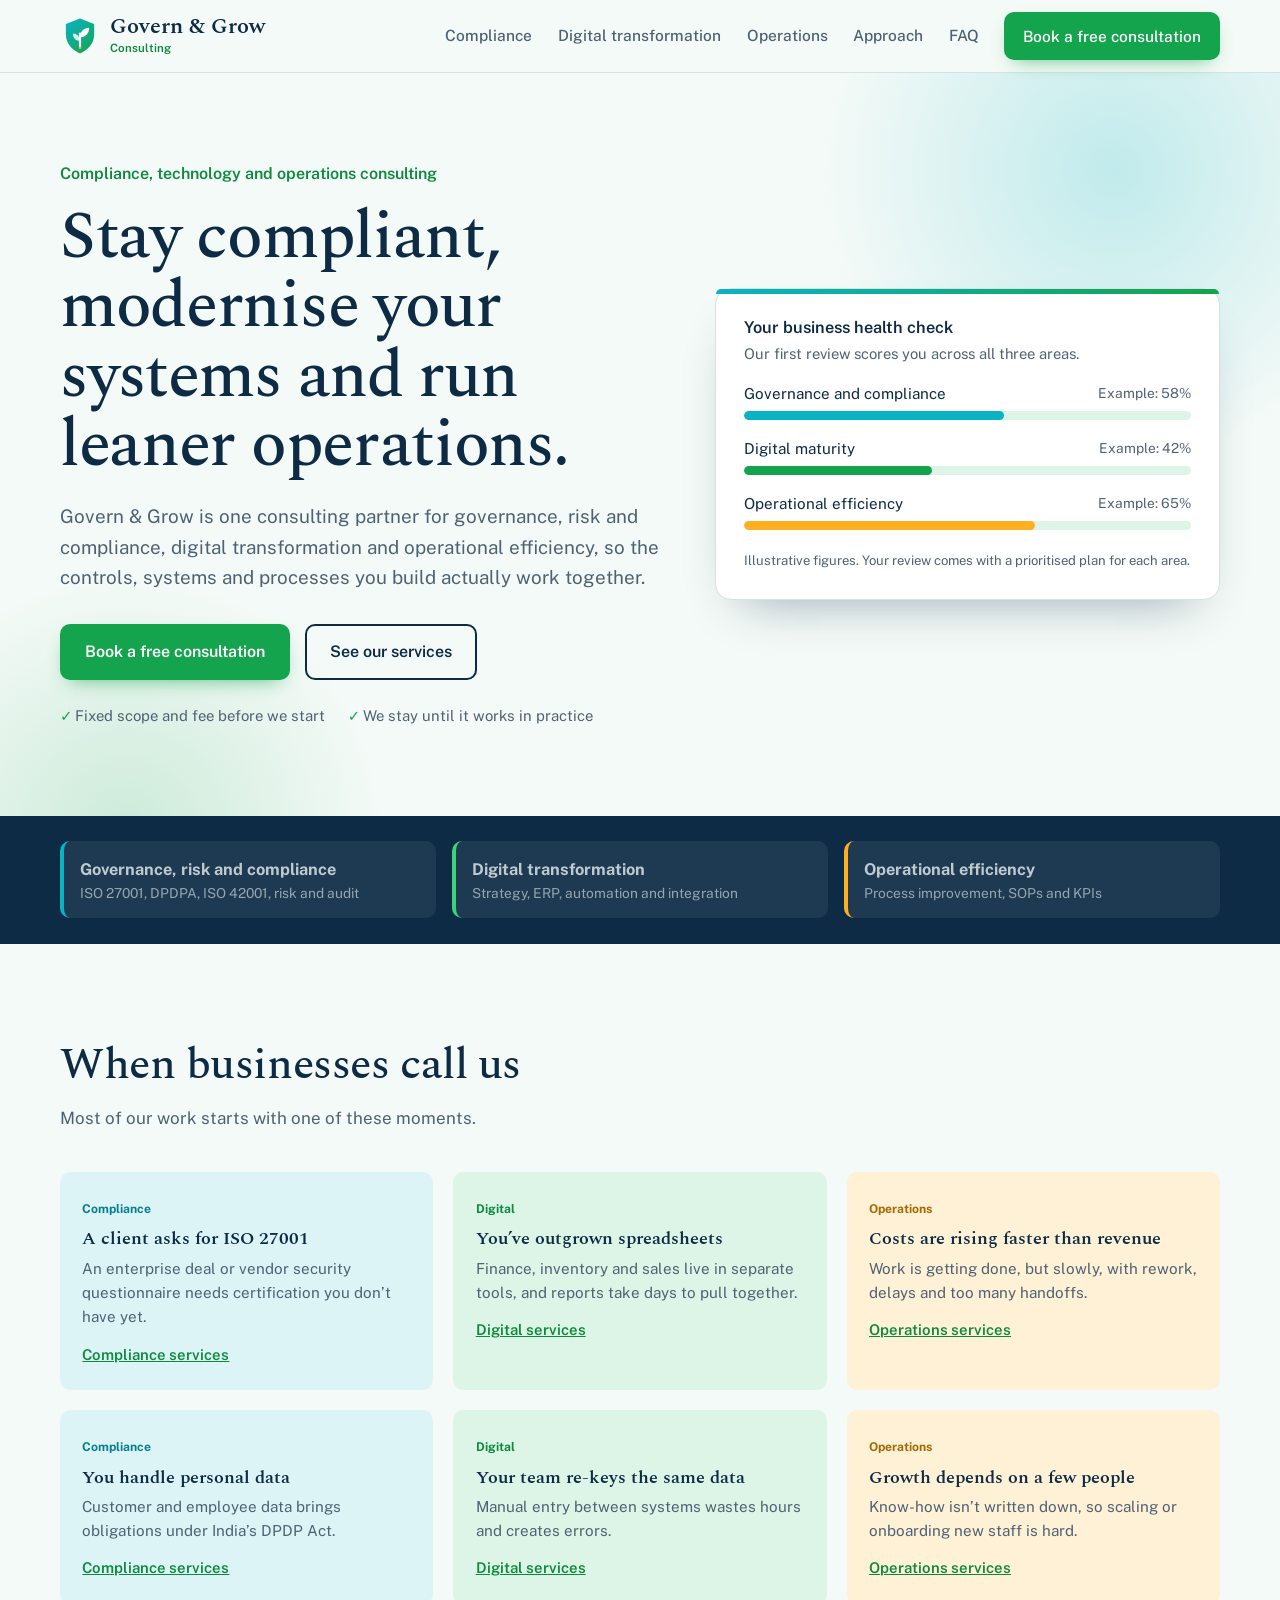
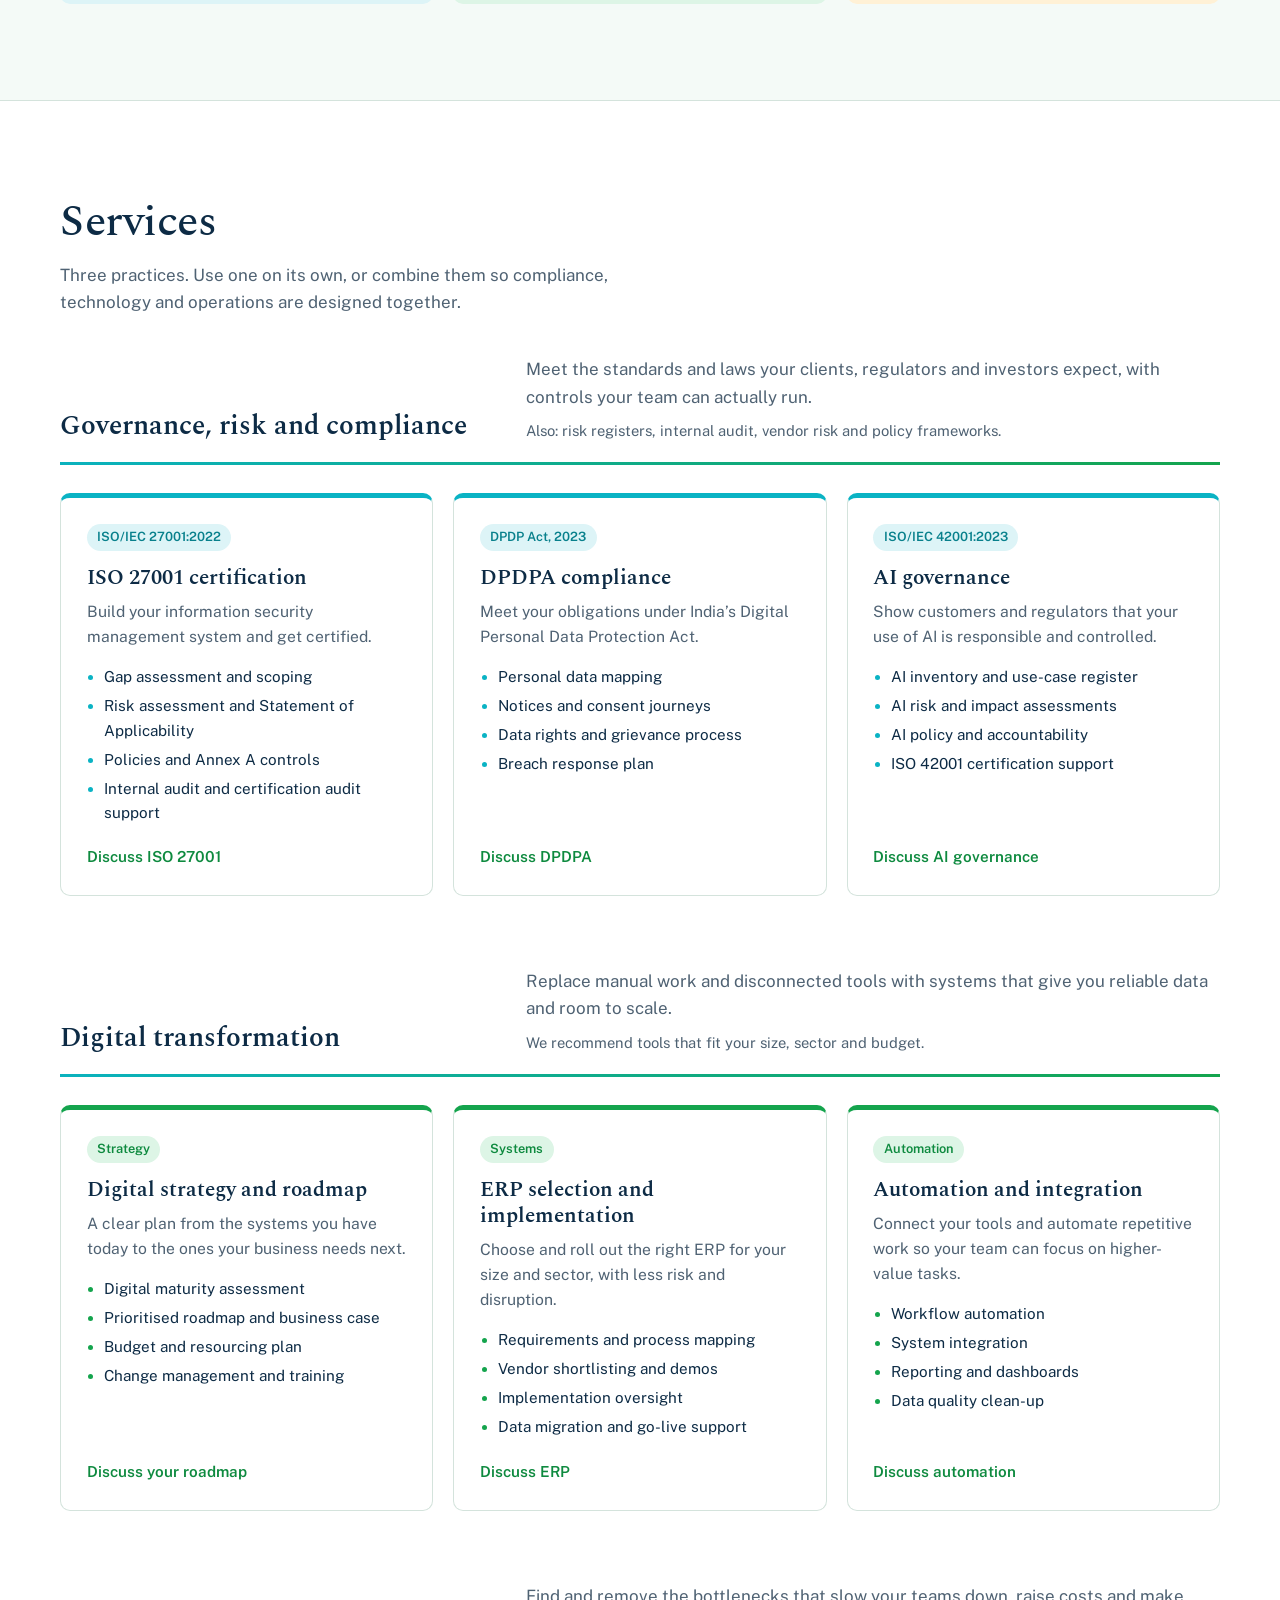
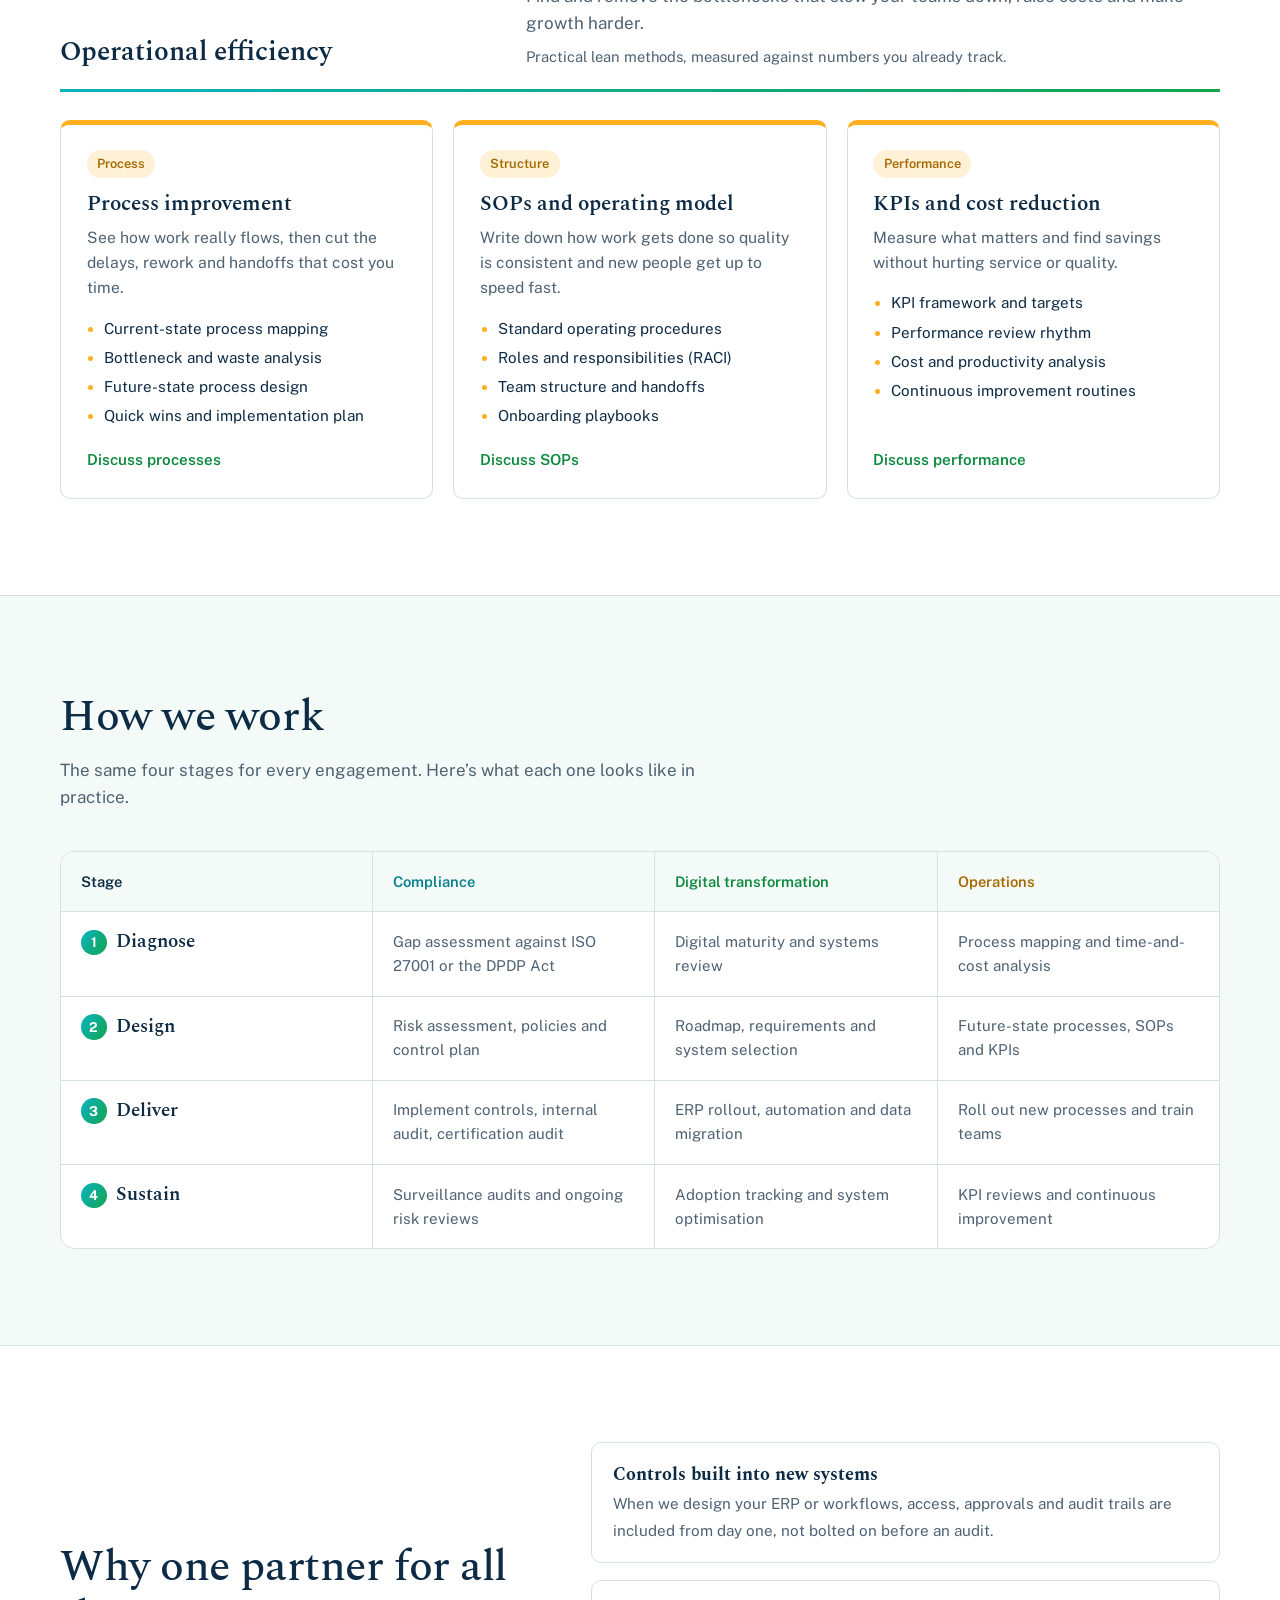
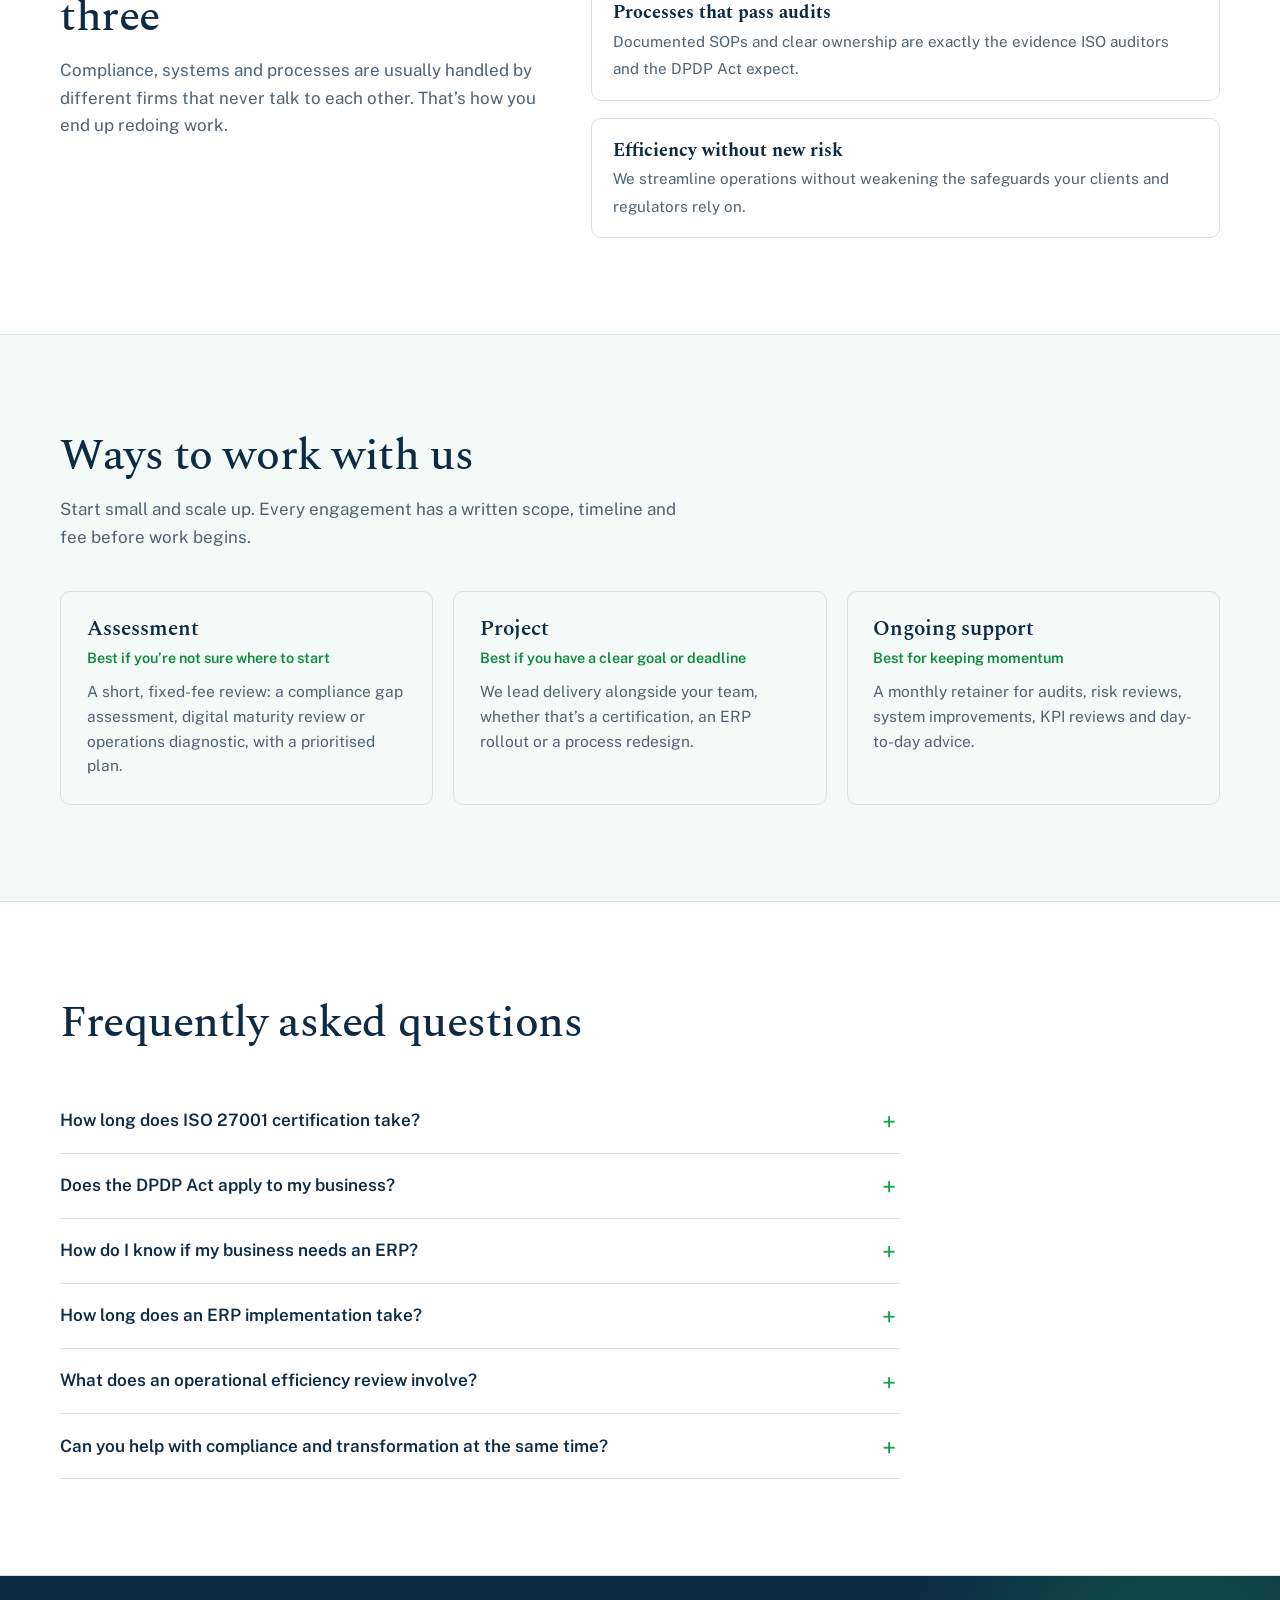
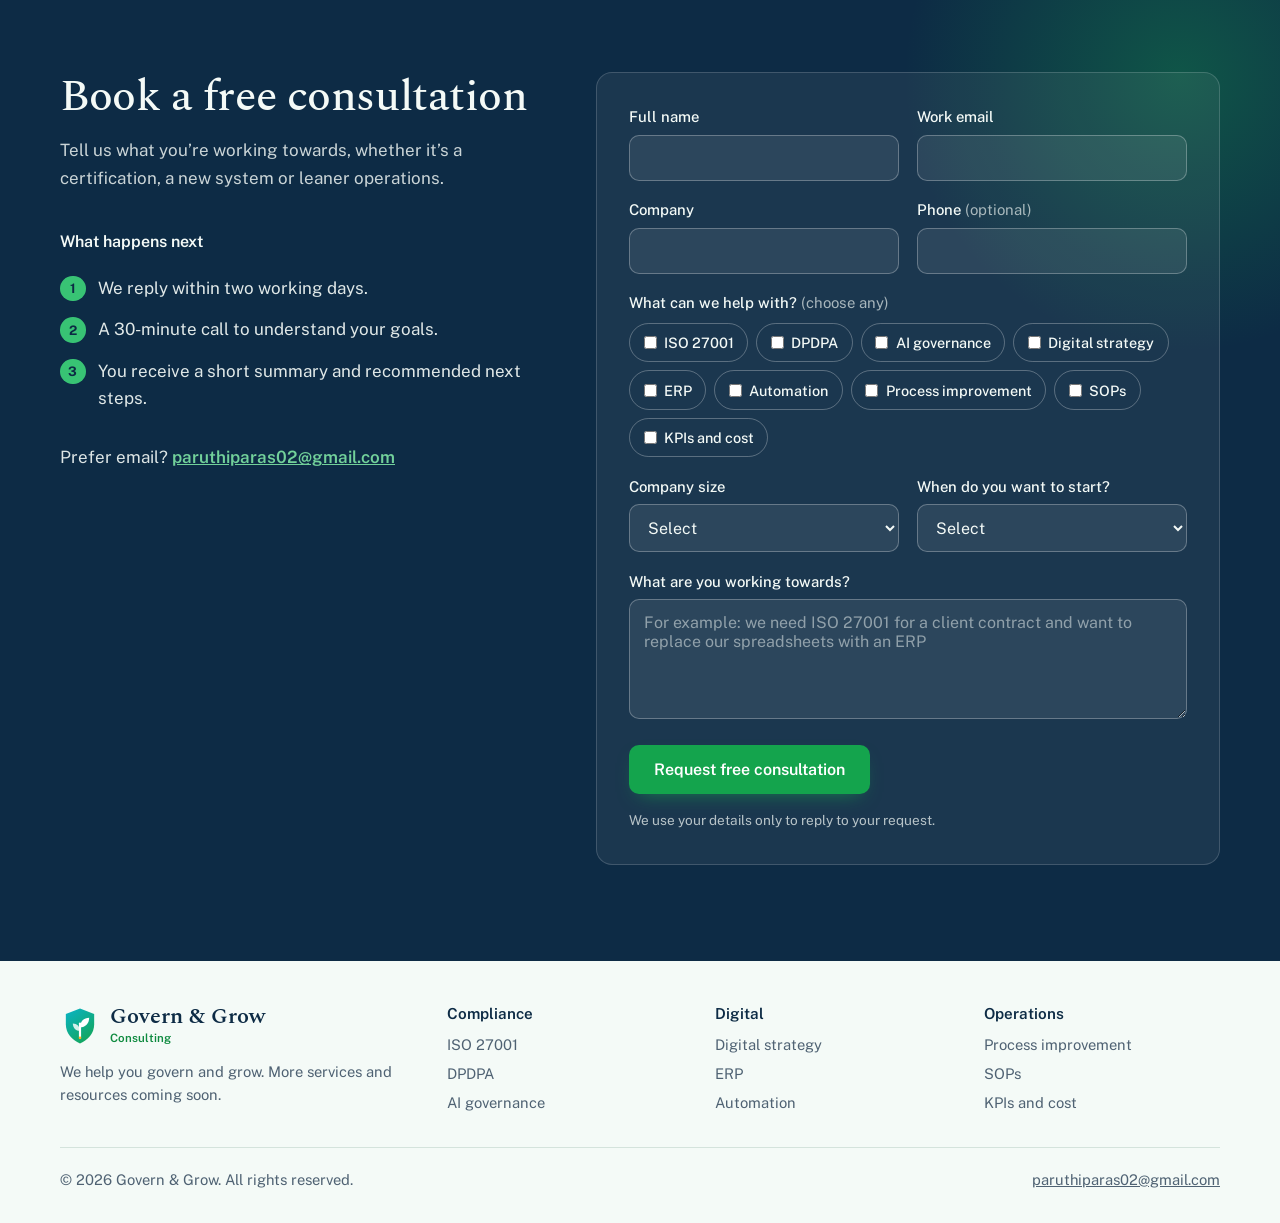
==== commit d56437c6: "Add files via upload" ====
--- a/index.html
+++ b/index.html
@@ -3,14 +3,14 @@
 <head>
 <meta charset="UTF-8">
 <meta name="viewport" content="width=device-width, initial-scale=1">
-<title>ISO 27001, ISO 42001 &amp; DPDPA Compliance Consulting | Govern &amp; Grow</title>
-<meta name="description" content="Govern &amp; Grow helps organisations get ISO 27001 and ISO 42001 certified and comply with India’s DPDP Act, then streamline operations with ERP and digital transformation.">
+<title>GRC, Digital Transformation &amp; Operational Efficiency Consulting | Govern &amp; Grow</title>
+<meta name="description" content="Govern &amp; Grow helps businesses stay compliant, modernise systems and run leaner operations. ISO 27001 and DPDPA compliance, ERP and digital transformation, and process improvement.">
 <link rel="canonical" href="https://governgrow.com/">
 <meta name="robots" content="index, follow">
 <meta property="og:type" content="website">
 <meta property="og:site_name" content="Govern &amp; Grow">
-<meta property="og:title" content="ISO 27001, ISO 42001 &amp; DPDPA Compliance Consulting | Govern &amp; Grow">
-<meta property="og:description" content="Get certified, get compliant and build operations that scale. GRC and consulting from Govern &amp; Grow.">
+<meta property="og:title" content="Govern &amp; Grow | Compliance, Transformation and Operations Consulting">
+<meta property="og:description" content="Stay compliant, modernise your systems and run leaner operations with one consulting partner.">
 <meta property="og:url" content="https://governgrow.com/">
 <meta property="og:locale" content="en_IN">
 <meta name="twitter:card" content="summary">
@@ -215,11 +215,53 @@
 .menu a{display:block;padding:.8rem 0;font-size:1.05rem}
 .menu .btn{margin-top:.5rem;padding:.85rem}
 }
-@media (max-width:640px){
+@media (max-width:640px){.foot{grid-template-columns:1fr!important}
 .grid,.models,.oblig,.triggers,.support,.std,.row,.foot{grid-template-columns:1fr}
 .brand small{display:none}
 }
 @media (prefers-reduced-motion:reduce){html{scroll-behavior:auto}.bar i{animation:none}.btn{transition:none}}
+
+/* v4 balanced layout */
+.pillars{background:var(--navy);color:#F4FAF7;padding-block:1.6rem}
+@media (prefers-color-scheme:dark){.pillars{background:#061420}}
+.pillars ul{display:grid;grid-template-columns:repeat(3,1fr);gap:1rem;list-style:none}
+.pillars a{display:flex;gap:.9rem;align-items:flex-start;text-decoration:none;padding:.9rem 1rem;border-radius:var(--r);background:rgba(255,255,255,.07);border-left:4px solid var(--teal)}
+.pillars li:nth-child(2) a{border-color:#3DD27A}.pillars li:nth-child(3) a{border-color:var(--amber)}
+.pillars a:hover{background:rgba(255,255,255,.13)}
+.pillars b{display:block;font-size:1.02rem}
+.pillars span{display:block;font-size:.86rem;opacity:.75}
+.triggers.six{grid-template-columns:repeat(3,1fr)}
+.triggers .pill{display:inline-block;font-size:.76rem;font-weight:700;margin-bottom:.6rem;color:var(--teal-d)}
+.triggers li.g .pill{color:var(--teal-d)}.triggers li.d .pill{color:var(--emerald-d)}.triggers li.o .pill{color:var(--amber-d)}
+.triggers li.g{background:var(--sky)}.triggers li.d{background:var(--mint)}.triggers li.o{background:var(--sun)}
+.practice-head .also{margin-top:.5rem;font-size:.92rem}
+.how{border:1px solid var(--line);border-radius:14px;overflow:hidden;background:var(--surface)}
+.how-row{display:grid;grid-template-columns:1.1fr 1fr 1fr 1fr;border-top:1px solid var(--line)}
+.how-row:first-child{border-top:none;background:var(--paper)}
+.how-row>*{padding:1.1rem 1.25rem}
+.how-row>*+*{border-left:1px solid var(--line)}
+.how-row:first-child span{font-weight:600;font-size:.92rem}
+.how-row:first-child span:nth-child(2){color:var(--teal-d)}.how-row:first-child span:nth-child(3){color:var(--emerald-d)}.how-row:first-child span:nth-child(4){color:var(--amber-d)}
+.how-row h3{font-size:1.2rem;display:flex;gap:.6rem;align-items:baseline}
+.how-row h3 i{font-style:normal;font-family:var(--sans);font-size:.85rem;font-weight:700;color:#fff;background:var(--grad);border-radius:50%;width:1.6rem;height:1.6rem;display:inline-grid;place-items:center;flex:none}
+.how-row p{font-size:.94rem;color:var(--slate)}
+.how-row .lbl{display:none;font-size:.78rem;font-weight:700;margin-bottom:.15rem}
+.together{display:grid;grid-template-columns:1fr 1.3fr;gap:3rem;align-items:center}
+.together ul{list-style:none;display:grid;gap:1.1rem}
+.together li{padding:1.1rem 1.3rem;border-radius:var(--r);background:var(--surface);border:1px solid var(--line)}
+.together b{display:block;font-family:var(--serif);font-size:1.12rem}
+.together span{color:var(--slate);font-size:.95rem}
+@media (max-width:1000px){.pillars ul,.triggers.six{grid-template-columns:1fr 1fr}.together{grid-template-columns:1fr}}
+@media (max-width:760px){
+.how-row{grid-template-columns:1fr}.how-row:first-child{display:none}
+.how-row>*+*{border-left:none;padding-top:0}
+.how-row .lbl{display:block}
+.how-row .lbl.g{color:var(--teal-d)}.how-row .lbl.d{color:var(--emerald-d)}.how-row .lbl.o{color:var(--amber-d)}
+}
+@media (max-width:640px){.foot{grid-template-columns:1fr!important}.pillars ul,.triggers.six{grid-template-columns:1fr}}
+@media (max-width:1000px){.foot{grid-template-columns:1fr 1fr!important}}
+@media (max-width:640px){.foot{grid-template-columns:1fr!important}}
+.wrap.faq{max-width:none}.faq details{max-width:840px}
 
 </style>
 <script type="application/ld+json">
@@ -230,19 +272,23 @@
   "url": "https://governgrow.com/",
   "logo": "https://governgrow.com/logo-mark.svg",
   "email": "paruthiparas02@gmail.com",
-  "description": "GRC and consulting firm offering ISO/IEC 27001 and ISO/IEC 42001 certification support, DPDP Act compliance, digital transformation, ERP advisory and operational efficiency consulting.",
+  "slogan": "We help you govern and grow.",
+  "description": "Consulting firm for governance, risk and compliance, digital transformation and operational efficiency: ISO 27001, ISO 42001 and DPDPA compliance, ERP advisory and implementation, process automation and process improvement.",
   "areaServed": { "@type": "Country", "name": "India" },
-  "knowsAbout": ["ISO/IEC 27001", "ISO/IEC 42001", "Digital Personal Data Protection Act 2023", "Governance, risk and compliance", "ERP implementation", "Digital transformation"],
+  "knowsAbout": ["Governance, risk and compliance", "ISO/IEC 27001", "ISO/IEC 42001", "Digital Personal Data Protection Act 2023", "Digital transformation", "ERP implementation", "Process automation", "Operational efficiency", "Lean process improvement"],
   "hasOfferCatalog": {
     "@type": "OfferCatalog",
     "name": "Consulting services",
     "itemListElement": [
       { "@type": "Offer", "itemOffered": { "@type": "Service", "name": "ISO 27001 certification consulting" } },
+      { "@type": "Offer", "itemOffered": { "@type": "Service", "name": "DPDPA compliance consulting" } },
       { "@type": "Offer", "itemOffered": { "@type": "Service", "name": "ISO 42001 AI management system consulting" } },
-      { "@type": "Offer", "itemOffered": { "@type": "Service", "name": "DPDPA compliance consulting" } },
-      { "@type": "Offer", "itemOffered": { "@type": "Service", "name": "Digital transformation consulting" } },
-      { "@type": "Offer", "itemOffered": { "@type": "Service", "name": "ERP advisory and implementation" } },
-      { "@type": "Offer", "itemOffered": { "@type": "Service", "name": "Operational efficiency consulting" } }
+      { "@type": "Offer", "itemOffered": { "@type": "Service", "name": "Digital transformation strategy" } },
+      { "@type": "Offer", "itemOffered": { "@type": "Service", "name": "ERP selection and implementation" } },
+      { "@type": "Offer", "itemOffered": { "@type": "Service", "name": "Process automation and integration" } },
+      { "@type": "Offer", "itemOffered": { "@type": "Service", "name": "Process improvement consulting" } },
+      { "@type": "Offer", "itemOffered": { "@type": "Service", "name": "SOPs and operating model design" } },
+      { "@type": "Offer", "itemOffered": { "@type": "Service", "name": "KPI and performance management" } }
     ]
   }
 }
@@ -252,12 +298,12 @@
   "@context": "https://schema.org",
   "@type": "FAQPage",
   "mainEntity": [
-    { "@type": "Question", "name": "How long does ISO 27001 certification take?", "acceptedAnswer": { "@type": "Answer", "text": "For most small and mid-sized organisations, it takes several months to a year from gap assessment to certificate. It depends on your scope, how mature your current controls are, and how much time your team can give the project. After a gap assessment we give you a realistic timeline." } },
-    { "@type": "Question", "name": "What is the difference between ISO 27001 and ISO 27002?", "acceptedAnswer": { "@type": "Answer", "text": "ISO/IEC 27001 sets out the requirements for an information security management system and is the standard you are certified against. ISO/IEC 27002 is guidance on how to implement the security controls listed in ISO 27001 Annex A. You cannot be certified to ISO 27002." } },
-    { "@type": "Question", "name": "Does the DPDP Act apply to my business?", "acceptedAnswer": { "@type": "Answer", "text": "If you process digital personal data in India, or process it outside India in connection with offering goods or services to people in India, the Act very likely applies to you, whatever your size. A short assessment confirms your role and obligations." } },
-    { "@type": "Question", "name": "Do you issue the ISO certificate?", "acceptedAnswer": { "@type": "Answer", "text": "No. Certificates are issued by independent, accredited certification bodies. Consultants should never certify the systems they helped build. We prepare you for the audit, help you choose a certification body and support you through the Stage 1 and Stage 2 audits." } },
-    { "@type": "Question", "name": "Can ISO 27001 and ISO 42001 be implemented together?", "acceptedAnswer": { "@type": "Answer", "text": "Yes. Both follow the same harmonised management system structure, so policies, risk management, internal audit and management review can be shared. Doing them together saves time and avoids duplicate documentation." } },
-    { "@type": "Question", "name": "What does the free gap assessment include?", "acceptedAnswer": { "@type": "Answer", "text": "A 30-minute call to understand your goals and deadlines, followed by a short written summary of where you stand and the steps we recommend. There is no obligation to continue." } }
+    { "@type": "Question", "name": "How long does ISO 27001 certification take?", "acceptedAnswer": { "@type": "Answer", "text": "For most small and mid-sized organisations, several months to a year from gap assessment to certificate, depending on scope, how mature your current controls are and how much time your team can give the project." } },
+    { "@type": "Question", "name": "Does the DPDP Act apply to my business?", "acceptedAnswer": { "@type": "Answer", "text": "If you process digital personal data of customers, employees or users in India, it very likely does, whatever your size. A short assessment confirms your obligations and what to prioritise." } },
+    { "@type": "Question", "name": "How do I know if my business needs an ERP?", "acceptedAnswer": { "@type": "Answer", "text": "Common signs are running finance, inventory or sales across disconnected spreadsheets and tools, re-entering the same data in several places, slow month-end closing, and leaders waiting days for reliable reports." } },
+    { "@type": "Question", "name": "How long does an ERP implementation take?", "acceptedAnswer": { "@type": "Answer", "text": "It depends on the system, the number of modules and how much data needs to move. Smaller rollouts can take a few months; larger ones longer. Good requirements and process mapping up front is what keeps projects on schedule." } },
+    { "@type": "Question", "name": "What does an operational efficiency review involve?", "acceptedAnswer": { "@type": "Answer", "text": "We map how work actually flows through your teams, measure where time and cost are lost, and give you a prioritised list of improvements, from quick wins to larger process or system changes." } },
+    { "@type": "Question", "name": "Can you help with compliance and transformation at the same time?", "acceptedAnswer": { "@type": "Answer", "text": "Yes, and it is usually cheaper that way. Building controls into new systems and processes from the start avoids reworking them later for an audit." } }
   ]
 }
 </script>
@@ -269,16 +315,16 @@
   <nav class="wrap nav" aria-label="Main">
     <a href="#" class="brand" aria-label="Govern &amp; Grow, home">
       <img src="[data-uri]" alt="" width="40" height="40">
-      <span><b>Govern &amp; Grow</b><small>GRC &amp; consulting</small></span>
+      <span><b>Govern &amp; Grow</b><small>Consulting</small></span>
     </a>
     <button class="toggle" aria-expanded="false" aria-controls="menu">Menu</button>
     <ul class="menu" id="menu">
-      <li><a href="#services">Services</a></li>
-      <li><a href="#iso-27001-certification">Certification process</a></li>
-      <li><a href="#dpdpa">DPDPA</a></li>
-      <li><a href="#engagement">How to work with us</a></li>
+      <li><a href="#grc">Compliance</a></li>
+      <li><a href="#digital">Digital transformation</a></li>
+      <li><a href="#operations">Operations</a></li>
+      <li><a href="#approach">Approach</a></li>
       <li><a href="#faq">FAQ</a></li>
-      <li><a href="#contact" class="btn btn-primary">Book a free gap assessment</a></li>
+      <li><a href="#contact" class="btn btn-primary">Book a free consultation</a></li>
     </ul>
   </nav>
 </header>
@@ -287,52 +333,51 @@
   <div class="hero-band">
     <div class="wrap hero">
       <div>
-        <p class="kicker">Govern &amp; Grow, GRC and compliance consulting</p>
-        <h1>ISO 27001, ISO 42001 and DPDPA compliance, done properly.</h1>
-        <p class="lede">We help you pass your certification audit, meet India’s data protection law and build operations that scale. Practical controls your team can run, not a pile of templates.</p>
+        <p class="kicker">Compliance, technology and operations consulting</p>
+        <h1>Stay compliant, modernise your systems and run leaner operations.</h1>
+        <p class="lede">Govern &amp; Grow is one consulting partner for governance, risk and compliance, digital transformation and operational efficiency, so the controls, systems and processes you build actually work together.</p>
         <div class="actions">
-          <a href="#contact" class="btn btn-primary">Book a free gap assessment</a>
+          <a href="#contact" class="btn btn-primary">Book a free consultation</a>
           <a href="#services" class="btn btn-ghost">See our services</a>
         </div>
         <ul class="assure">
           <li>Fixed scope and fee before we start</li>
-          <li>Support through to your certification audit</li>
+          <li>We stay until it works in practice</li>
         </ul>
       </div>
 
       <aside class="panel" aria-labelledby="snap-title">
-        <h2 id="snap-title">What your gap assessment shows</h2>
-        <p>A clear view of where you stand against each requirement.</p>
-        <div class="meter"><span>ISO/IEC 27001 Annex A controls</span><span>Example: 61 of 93</span><div class="bar"><i class="c1" style="width:66%"></i></div></div>
-        <div class="meter"><span>DPDPA Data Fiduciary obligations</span><span>Example: 48%</span><div class="bar"><i class="c2" style="width:48%"></i></div></div>
-        <div class="meter"><span>ISO/IEC 42001 AI management system</span><span>Example: 30%</span><div class="bar"><i class="c3" style="width:30%"></i></div></div>
-        <small>Illustrative figures. Your report comes with a prioritised plan to close each gap.</small>
+        <h2 id="snap-title">Your business health check</h2>
+        <p>Our first review scores you across all three areas.</p>
+        <div class="meter"><span>Governance and compliance</span><span>Example: 58%</span><div class="bar"><i class="c1" style="width:58%"></i></div></div>
+        <div class="meter"><span>Digital maturity</span><span>Example: 42%</span><div class="bar"><i class="c2" style="width:42%"></i></div></div>
+        <div class="meter"><span>Operational efficiency</span><span>Example: 65%</span><div class="bar"><i class="c3" style="width:65%"></i></div></div>
+        <small>Illustrative figures. Your review comes with a prioritised plan for each area.</small>
       </aside>
     </div>
   </div>
 
-  <div class="standards">
-    <div class="wrap">
-      <h2>Standards and regulations we implement</h2>
-      <ul class="std">
-        <li><a href="#iso-27001"><b>ISO/IEC 27001:2022</b><span>Information security management</span></a></li>
-        <li><a href="#iso-42001"><b>ISO/IEC 42001:2023</b><span>Artificial intelligence management</span></a></li>
-        <li><a href="#dpdpa"><b>DPDP Act, 2023</b><span>India’s personal data protection law</span></a></li>
-      </ul>
-    </div>
-  </div>
+  <nav class="pillars" aria-label="Our practices">
+    <ul class="wrap">
+      <li><a href="#grc"><span><b>Governance, risk and compliance</b><span>ISO 27001, DPDPA, ISO 42001, risk and audit</span></span></a></li>
+      <li><a href="#digital"><span><b>Digital transformation</b><span>Strategy, ERP, automation and integration</span></span></a></li>
+      <li><a href="#operations"><span><b>Operational efficiency</b><span>Process improvement, SOPs and KPIs</span></span></a></li>
+    </ul>
+  </nav>
 
   <section aria-labelledby="when-title">
     <div class="wrap">
       <div class="head">
-        <h2 id="when-title">When companies call us</h2>
+        <h2 id="when-title">When businesses call us</h2>
         <p>Most of our work starts with one of these moments.</p>
       </div>
-      <ul class="triggers">
-        <li><h3>A client wants ISO 27001</h3><p>An enterprise deal, RFP or vendor security questionnaire asks for certification you don’t have yet.</p><a href="#iso-27001">ISO 27001 support</a></li>
-        <li><h3>You handle personal data</h3><p>Customer, employee or user data means DPDPA obligations, with penalties of up to ₹250 crore.</p><a href="#dpdpa">DPDPA compliance</a></li>
-        <li><h3>You build or use AI</h3><p>Customers and regulators want proof that your AI is governed, tested and accountable.</p><a href="#iso-42001">ISO 42001 support</a></li>
-        <li><h3>Growth is outpacing your systems</h3><p>Spreadsheets, manual handoffs and disconnected tools are slowing your teams down.</p><a href="#transformation">Transformation services</a></li>
+      <ul class="triggers six">
+        <li class="g"><span class="pill">Compliance</span><h3>A client asks for ISO 27001</h3><p>An enterprise deal or vendor security questionnaire needs certification you don’t have yet.</p><a href="#grc">Compliance services</a></li>
+        <li class="d"><span class="pill">Digital</span><h3>You’ve outgrown spreadsheets</h3><p>Finance, inventory and sales live in separate tools, and reports take days to pull together.</p><a href="#digital">Digital services</a></li>
+        <li class="o"><span class="pill">Operations</span><h3>Costs are rising faster than revenue</h3><p>Work is getting done, but slowly, with rework, delays and too many handoffs.</p><a href="#operations">Operations services</a></li>
+        <li class="g"><span class="pill">Compliance</span><h3>You handle personal data</h3><p>Customer and employee data brings obligations under India’s DPDP Act.</p><a href="#grc">Compliance services</a></li>
+        <li class="d"><span class="pill">Digital</span><h3>Your team re-keys the same data</h3><p>Manual entry between systems wastes hours and creates errors.</p><a href="#digital">Digital services</a></li>
+        <li class="o"><span class="pill">Operations</span><h3>Growth depends on a few people</h3><p>Know-how isn’t written down, so scaling or onboarding new staff is hard.</p><a href="#operations">Operations services</a></li>
       </ul>
     </div>
   </section>
@@ -341,155 +386,202 @@
     <div class="wrap">
       <div class="head">
         <h2 id="services-title">Services</h2>
-        <p>Two practices that work together: get certified and compliant, then build the systems and operations that keep you that way as you grow.</p>
-      </div>
-
-      <div class="practice">
+        <p>Three practices. Use one on its own, or combine them so compliance, technology and operations are designed together.</p>
+      </div>
+
+      <div class="practice" id="grc">
         <div class="practice-head">
-          <h3>Compliance and certification</h3>
-          <p>Management systems and privacy programmes that pass audit and hold up in day-to-day operations.</p>
+          <h3>Governance, risk and compliance</h3>
+          <div>
+            <p>Meet the standards and laws your clients, regulators and investors expect, with controls your team can actually run.</p>
+            <p class="also">Also: risk registers, internal audit, vendor risk and policy frameworks.</p>
+          </div>
         </div>
         <div class="grid">
-          <article class="card teal" id="iso-27001">
+          <article class="card teal">
             <span class="tag">ISO/IEC 27001:2022</span>
-            <h4>ISO 27001 certification consulting</h4>
-            <p>We design and implement your information security management system (ISMS) and prepare you for certification.</p>
-            <ul>
-              <li>Gap assessment and ISMS scope</li>
-              <li>Risk assessment and treatment plan</li>
-              <li>Statement of Applicability</li>
+            <h4>ISO 27001 certification</h4>
+            <p>Build your information security management system and get certified.</p>
+            <ul>
+              <li>Gap assessment and scoping</li>
+              <li>Risk assessment and Statement of Applicability</li>
               <li>Policies and Annex A controls</li>
-              <li>Internal audit and management review</li>
-              <li>Stage 1 and Stage 2 audit support</li>
+              <li>Internal audit and certification audit support</li>
             </ul>
             <a class="more" href="#contact" data-service="ISO 27001">Discuss ISO 27001</a>
           </article>
-          <article class="card" id="iso-42001">
+          <article class="card teal">
+            <span class="tag">DPDP Act, 2023</span>
+            <h4>DPDPA compliance</h4>
+            <p>Meet your obligations under India’s Digital Personal Data Protection Act.</p>
+            <ul>
+              <li>Personal data mapping</li>
+              <li>Notices and consent journeys</li>
+              <li>Data rights and grievance process</li>
+              <li>Breach response plan</li>
+            </ul>
+            <a class="more" href="#contact" data-service="DPDPA">Discuss DPDPA</a>
+          </article>
+          <article class="card teal">
             <span class="tag">ISO/IEC 42001:2023</span>
-            <h4>ISO 42001 AI management system</h4>
-            <p>Set up an AI management system (AIMS) that shows customers and regulators your AI is used responsibly.</p>
+            <h4>AI governance</h4>
+            <p>Show customers and regulators that your use of AI is responsible and controlled.</p>
             <ul>
               <li>AI inventory and use-case register</li>
               <li>AI risk and impact assessments</li>
-              <li>AI policy, roles and accountability</li>
-              <li>Controls across the AI lifecycle</li>
-              <li>Integration with an existing ISO 27001 ISMS</li>
-              <li>Certification audit support</li>
-            </ul>
-            <a class="more" href="#contact" data-service="ISO 42001">Discuss ISO 42001</a>
-          </article>
-          <article class="card amber" id="dpdpa-service">
-            <span class="tag">DPDP Act, 2023</span>
-            <h4>DPDPA compliance consulting</h4>
-            <p>Build a privacy programme that meets your obligations as a Data Fiduciary under India’s data protection law.</p>
-            <ul>
-              <li>Personal data inventory and data flow mapping</li>
-              <li>Privacy notices and consent journeys</li>
-              <li>Data Principal rights and grievance process</li>
-              <li>Breach response and notification plan</li>
-              <li>Retention and erasure rules</li>
-              <li>Data processor contracts</li>
-            </ul>
-            <a class="more" href="#contact" data-service="DPDPA">Discuss DPDPA</a>
-          </article>
-        </div>
-        <ul class="support" aria-label="Supporting GRC services">
-          <li><b>Risk management</b><span>Risk registers, methods and reporting for leadership.</span></li>
-          <li><b>Internal audit</b><span>Independent audits against ISO and internal controls.</span></li>
-          <li><b>Third-party risk</b><span>Vendor due diligence and security questionnaires.</span></li>
-          <li><b>Policies and training</b><span>Clear policies and awareness training for staff.</span></li>
-        </ul>
-      </div>
-
-      <div class="practice" id="transformation">
+              <li>AI policy and accountability</li>
+              <li>ISO 42001 certification support</li>
+            </ul>
+            <a class="more" href="#contact" data-service="ISO 42001">Discuss AI governance</a>
+          </article>
+        </div>
+      </div>
+
+      <div class="practice" id="digital">
         <div class="practice-head">
-          <h3>Business transformation</h3>
-          <p>Modern systems and leaner processes that cut manual work, improve data quality and keep controls built in from the start.</p>
+          <h3>Digital transformation</h3>
+          <div>
+            <p>Replace manual work and disconnected tools with systems that give you reliable data and room to scale.</p>
+            <p class="also">We recommend tools that fit your size, sector and budget.</p>
+          </div>
         </div>
         <div class="grid">
-          <article class="card teal">
+          <article class="card">
             <span class="tag">Strategy</span>
-            <h4>Digital transformation</h4>
-            <p>A clear roadmap from the systems you have today to the ones your business needs next.</p>
+            <h4>Digital strategy and roadmap</h4>
+            <p>A clear plan from the systems you have today to the ones your business needs next.</p>
             <ul>
               <li>Digital maturity assessment</li>
-              <li>Roadmap and business case</li>
-              <li>Workflow automation</li>
+              <li>Prioritised roadmap and business case</li>
+              <li>Budget and resourcing plan</li>
               <li>Change management and training</li>
             </ul>
-            <a class="more" href="#contact" data-service="Digital transformation">Discuss transformation</a>
+            <a class="more" href="#contact" data-service="Digital strategy">Discuss your roadmap</a>
           </article>
           <article class="card">
             <span class="tag">Systems</span>
-            <h4>ERP advisory and implementation</h4>
+            <h4>ERP selection and implementation</h4>
             <p>Choose and roll out the right ERP for your size and sector, with less risk and disruption.</p>
             <ul>
               <li>Requirements and process mapping</li>
-              <li>ERP selection and vendor evaluation</li>
+              <li>Vendor shortlisting and demos</li>
               <li>Implementation oversight</li>
               <li>Data migration and go-live support</li>
             </ul>
             <a class="more" href="#contact" data-service="ERP">Discuss ERP</a>
           </article>
+          <article class="card">
+            <span class="tag">Automation</span>
+            <h4>Automation and integration</h4>
+            <p>Connect your tools and automate repetitive work so your team can focus on higher-value tasks.</p>
+            <ul>
+              <li>Workflow automation</li>
+              <li>System integration</li>
+              <li>Reporting and dashboards</li>
+              <li>Data quality clean-up</li>
+            </ul>
+            <a class="more" href="#contact" data-service="Automation">Discuss automation</a>
+          </article>
+        </div>
+      </div>
+
+      <div class="practice" id="operations">
+        <div class="practice-head">
+          <h3>Operational efficiency</h3>
+          <div>
+            <p>Find and remove the bottlenecks that slow your teams down, raise costs and make growth harder.</p>
+            <p class="also">Practical lean methods, measured against numbers you already track.</p>
+          </div>
+        </div>
+        <div class="grid">
           <article class="card amber">
-            <span class="tag">Operations</span>
-            <h4>Operational efficiency</h4>
-            <p>Find and remove the bottlenecks that slow your teams and raise your costs.</p>
-            <ul>
-              <li>Process mapping and redesign</li>
+            <span class="tag">Process</span>
+            <h4>Process improvement</h4>
+            <p>See how work really flows, then cut the delays, rework and handoffs that cost you time.</p>
+            <ul>
+              <li>Current-state process mapping</li>
+              <li>Bottleneck and waste analysis</li>
+              <li>Future-state process design</li>
+              <li>Quick wins and implementation plan</li>
+            </ul>
+            <a class="more" href="#contact" data-service="Process improvement">Discuss processes</a>
+          </article>
+          <article class="card amber">
+            <span class="tag">Structure</span>
+            <h4>SOPs and operating model</h4>
+            <p>Write down how work gets done so quality is consistent and new people get up to speed fast.</p>
+            <ul>
               <li>Standard operating procedures</li>
-              <li>KPIs and performance dashboards</li>
-              <li>Cost and productivity reviews</li>
-            </ul>
-            <a class="more" href="#contact" data-service="Operational efficiency">Discuss operations</a>
+              <li>Roles and responsibilities (RACI)</li>
+              <li>Team structure and handoffs</li>
+              <li>Onboarding playbooks</li>
+            </ul>
+            <a class="more" href="#contact" data-service="SOPs">Discuss SOPs</a>
+          </article>
+          <article class="card amber">
+            <span class="tag">Performance</span>
+            <h4>KPIs and cost reduction</h4>
+            <p>Measure what matters and find savings without hurting service or quality.</p>
+            <ul>
+              <li>KPI framework and targets</li>
+              <li>Performance review rhythm</li>
+              <li>Cost and productivity analysis</li>
+              <li>Continuous improvement routines</li>
+            </ul>
+            <a class="more" href="#contact" data-service="KPIs and cost">Discuss performance</a>
           </article>
         </div>
       </div>
     </div>
   </section>
 
-  <section id="iso-27001-certification" aria-labelledby="journey-title">
-    <div class="wrap split">
-      <div class="head">
-        <h2 id="journey-title">The ISO 27001 certification process, step by step</h2>
-        <p>Every certification follows the same path. We lead the work up to the audit, then stand with you while the certification body assesses you.</p>
-        <p>The same approach applies to ISO 42001, and the two can be run together.</p>
-        <p style="margin-top:1.5rem"><a href="#contact" class="btn btn-primary">Start with a gap assessment</a></p>
-      </div>
-      <ol class="journey">
-        <li><h3>Gap assessment</h3><p>We compare your current practices with the standard and estimate effort and timeline.</p><span class="who">With Govern &amp; Grow</span></li>
-        <li><h3>Scope and risk assessment</h3><p>Define what the ISMS covers, then identify and rate information security risks.</p><span class="who">With Govern &amp; Grow</span></li>
-        <li><h3>Policies and controls</h3><p>Write the required documents, including the Statement of Applicability, and put Annex A controls in place.</p><span class="who">With Govern &amp; Grow</span></li>
-        <li><h3>Run the ISMS and build evidence</h3><p>Operate the controls for long enough to produce the records auditors will ask to see.</p><span class="who">With Govern &amp; Grow</span></li>
-        <li><h3>Internal audit and management review</h3><p>Test the system independently and have leadership review results before the external audit.</p><span class="who">With Govern &amp; Grow</span></li>
-        <li><h3>Stage 1 audit</h3><p>The certification body reviews your documentation and readiness.</p><span class="who cb">Certification body</span></li>
-        <li><h3>Stage 2 audit and certification</h3><p>Auditors check that controls work in practice. On success, you are certified for three years.</p><span class="who cb">Certification body</span></li>
-        <li><h3>Surveillance audits</h3><p>Annual audits keep the certificate valid. We help you stay ready year after year.</p><span class="who cb">Certification body</span></li>
-      </ol>
-    </div>
-  </section>
-
-  <section id="dpdpa" class="alt" aria-labelledby="dpdpa-title">
+  <section id="approach" aria-labelledby="approach-title">
     <div class="wrap">
       <div class="head">
-        <h2 id="dpdpa-title">What the DPDP Act asks of your business</h2>
-        <p>India’s Digital Personal Data Protection Act, 2023 applies to organisations that process digital personal data. As a Data Fiduciary, these are the core obligations we help you meet.</p>
-      </div>
-      <ul class="oblig">
-        <li><b>Clear notice</b><span>Tell people what data you collect, why, and how to exercise their rights.</span></li>
-        <li><b>Valid consent</b><span>Free, specific and informed consent that is as easy to withdraw as to give.</span></li>
-        <li><b>Purpose and retention limits</b><span>Use data only for the stated purpose and erase it when no longer needed.</span></li>
-        <li><b>Security safeguards</b><span>Reasonable security measures to prevent personal data breaches.</span></li>
-        <li><b>Breach notification</b><span>Inform the Data Protection Board and each affected person when a breach occurs.</span></li>
-        <li><b>Data Principal rights</b><span>Access, correction, erasure, grievance redressal and nomination.</span></li>
-        <li><b>Children’s data</b><span>Verifiable parental consent, and no tracking or targeted advertising directed at children.</span></li>
-        <li><b>Processor accountability</b><span>You remain responsible for data your vendors process on your behalf.</span></li>
-        <li><b>Significant Data Fiduciaries</b><span>Additional duties, including a Data Protection Officer, independent audits and impact assessments.</span></li>
+        <h2 id="approach-title">How we work</h2>
+        <p>The same four stages for every engagement. Here’s what each one looks like in practice.</p>
+      </div>
+      <div class="how" role="table" aria-label="Our approach by practice">
+        <div class="how-row" role="row"><span role="columnheader">Stage</span><span role="columnheader">Compliance</span><span role="columnheader">Digital transformation</span><span role="columnheader">Operations</span></div>
+        <div class="how-row" role="row">
+          <h3 role="rowheader"><i>1</i>Diagnose</h3>
+          <p role="cell"><span class="lbl g">Compliance</span>Gap assessment against ISO 27001 or the DPDP Act</p>
+          <p role="cell"><span class="lbl d">Digital</span>Digital maturity and systems review</p>
+          <p role="cell"><span class="lbl o">Operations</span>Process mapping and time-and-cost analysis</p>
+        </div>
+        <div class="how-row" role="row">
+          <h3 role="rowheader"><i>2</i>Design</h3>
+          <p role="cell"><span class="lbl g">Compliance</span>Risk assessment, policies and control plan</p>
+          <p role="cell"><span class="lbl d">Digital</span>Roadmap, requirements and system selection</p>
+          <p role="cell"><span class="lbl o">Operations</span>Future-state processes, SOPs and KPIs</p>
+        </div>
+        <div class="how-row" role="row">
+          <h3 role="rowheader"><i>3</i>Deliver</h3>
+          <p role="cell"><span class="lbl g">Compliance</span>Implement controls, internal audit, certification audit</p>
+          <p role="cell"><span class="lbl d">Digital</span>ERP rollout, automation and data migration</p>
+          <p role="cell"><span class="lbl o">Operations</span>Roll out new processes and train teams</p>
+        </div>
+        <div class="how-row" role="row">
+          <h3 role="rowheader"><i>4</i>Sustain</h3>
+          <p role="cell"><span class="lbl g">Compliance</span>Surveillance audits and ongoing risk reviews</p>
+          <p role="cell"><span class="lbl d">Digital</span>Adoption tracking and system optimisation</p>
+          <p role="cell"><span class="lbl o">Operations</span>KPI reviews and continuous improvement</p>
+        </div>
+      </div>
+    </div>
+  </section>
+
+  <section class="alt" aria-labelledby="together-title">
+    <div class="wrap together">
+      <div class="head" style="margin:0">
+        <h2 id="together-title">Why one partner for all three</h2>
+        <p>Compliance, systems and processes are usually handled by different firms that never talk to each other. That’s how you end up redoing work.</p>
+      </div>
+      <ul>
+        <li><b>Controls built into new systems</b><span>When we design your ERP or workflows, access, approvals and audit trails are included from day one, not bolted on before an audit.</span></li>
+        <li><b>Processes that pass audits</b><span>Documented SOPs and clear ownership are exactly the evidence ISO auditors and the DPDP Act expect.</span></li>
+        <li><b>Efficiency without new risk</b><span>We streamline operations without weakening the safeguards your clients and regulators rely on.</span></li>
       </ul>
-      <div class="callout">
-        <p><strong>Penalties under the Act reach up to ₹250 crore</strong> for failing to take reasonable security safeguards. Already ISO 27001 certified? Much of your security work carries over.</p>
-        <a href="#contact" class="btn btn-primary" data-service="DPDPA">Check your DPDPA readiness</a>
-      </div>
     </div>
   </section>
 
@@ -501,19 +593,19 @@
       </div>
       <div class="models">
         <article class="model">
-          <h3>Gap assessment</h3>
-          <p class="fit">Best if you’re not sure where you stand</p>
-          <p>A short, fixed-fee review against ISO 27001, ISO 42001 or the DPDP Act, with a prioritised roadmap and effort estimate.</p>
+          <h3>Assessment</h3>
+          <p class="fit">Best if you’re not sure where to start</p>
+          <p>A short, fixed-fee review: a compliance gap assessment, digital maturity review or operations diagnostic, with a prioritised plan.</p>
         </article>
         <article class="model">
-          <h3>Implementation project</h3>
-          <p class="fit">Best if you have a deadline</p>
-          <p>We lead the work from scoping to certification audit, or to a working DPDPA programme, alongside your team.</p>
+          <h3>Project</h3>
+          <p class="fit">Best if you have a clear goal or deadline</p>
+          <p>We lead delivery alongside your team, whether that’s a certification, an ERP rollout or a process redesign.</p>
         </article>
         <article class="model">
-          <h3>Ongoing compliance support</h3>
-          <p class="fit">Best once you’re certified</p>
-          <p>A monthly retainer covering risk reviews, internal audits, surveillance audit preparation and day-to-day compliance questions.</p>
+          <h3>Ongoing support</h3>
+          <p class="fit">Best for keeping momentum</p>
+          <p>A monthly retainer for audits, risk reviews, system improvements, KPI reviews and day-to-day advice.</p>
         </article>
       </div>
     </div>
@@ -522,12 +614,12 @@
   <section id="faq" class="alt" aria-labelledby="faq-title">
     <div class="wrap faq">
       <div class="head"><h2 id="faq-title">Frequently asked questions</h2></div>
-      <details><summary>How long does ISO 27001 certification take?</summary><p>For most small and mid-sized organisations, it takes several months to a year from gap assessment to certificate. It depends on your scope, how mature your current controls are, and how much time your team can give the project. After a gap assessment we give you a realistic timeline.</p></details>
-      <details><summary>What is the difference between ISO 27001 and ISO 27002?</summary><p>ISO/IEC 27001 sets out the requirements for an information security management system and is the standard you are certified against. ISO/IEC 27002 is guidance on how to implement the security controls listed in ISO 27001 Annex A. You cannot be certified to ISO 27002.</p></details>
-      <details><summary>Does the DPDP Act apply to my business?</summary><p>If you process digital personal data in India, or process it outside India in connection with offering goods or services to people in India, the Act very likely applies to you, whatever your size. A short assessment confirms your role and obligations.</p></details>
-      <details><summary>Do you issue the ISO certificate?</summary><p>No. Certificates are issued by independent, accredited certification bodies. Consultants should never certify the systems they helped build. We prepare you for the audit, help you choose a certification body and support you through the Stage 1 and Stage 2 audits.</p></details>
-      <details><summary>Can ISO 27001 and ISO 42001 be implemented together?</summary><p>Yes. Both follow the same harmonised management system structure, so policies, risk management, internal audit and management review can be shared. Doing them together saves time and avoids duplicate documentation.</p></details>
-      <details><summary>What does the free gap assessment include?</summary><p>A 30-minute call to understand your goals and deadlines, followed by a short written summary of where you stand and the steps we recommend. There is no obligation to continue.</p></details>
+      <details><summary>How long does ISO 27001 certification take?</summary><p>For most small and mid-sized organisations, several months to a year from gap assessment to certificate, depending on scope, how mature your current controls are and how much time your team can give the project.</p></details>
+      <details><summary>Does the DPDP Act apply to my business?</summary><p>If you process digital personal data of customers, employees or users in India, it very likely does, whatever your size. A short assessment confirms your obligations and what to prioritise.</p></details>
+      <details><summary>How do I know if my business needs an ERP?</summary><p>Common signs are running finance, inventory or sales across disconnected spreadsheets and tools, re-entering the same data in several places, slow month-end closing, and leaders waiting days for reliable reports.</p></details>
+      <details><summary>How long does an ERP implementation take?</summary><p>It depends on the system, the number of modules and how much data needs to move. Smaller rollouts can take a few months; larger ones longer. Good requirements and process mapping up front is what keeps projects on schedule.</p></details>
+      <details><summary>What does an operational efficiency review involve?</summary><p>We map how work actually flows through your teams, measure where time and cost are lost, and give you a prioritised list of improvements, from quick wins to larger process or system changes.</p></details>
+      <details><summary>Can you help with compliance and transformation at the same time?</summary><p>Yes, and it is usually cheaper that way. Building controls into new systems and processes from the start avoids reworking them later for an audit.</p></details>
     </div>
   </section>
 
@@ -535,8 +627,8 @@
     <div class="wrap contact-grid">
       <div>
         <div class="head">
-          <h2 id="contact-title">Book your free gap assessment</h2>
-          <p>Tell us what you’re working towards and any deadlines you have.</p>
+          <h2 id="contact-title">Book a free consultation</h2>
+          <p>Tell us what you’re working towards, whether it’s a certification, a new system or leaner operations.</p>
         </div>
         <h3 style="font-family:var(--sans);font-size:1rem;font-weight:600">What happens next</h3>
         <ol class="next">
@@ -548,7 +640,7 @@
       </div>
 
       <form action="https://formsubmit.co/paruthiparas02@gmail.com" method="POST">
-        <input type="hidden" name="_subject" value="New gap assessment request from governgrow.com">
+        <input type="hidden" name="_subject" value="New consultation request from governgrow.com">
         <input type="hidden" name="_template" value="table">
         <input type="hidden" name="_next" value="https://governgrow.com/thanks.html">
         <input type="text" name="_honey" style="display:none" tabindex="-1" autocomplete="off" aria-hidden="true">
@@ -561,15 +653,17 @@
           <div><label for="phone">Phone <span class="opt">(optional)</span></label><input id="phone" name="phone" type="tel" autocomplete="tel"></div>
         </div>
         <fieldset>
-          <legend>Which services are you interested in? <span class="opt">(choose any)</span></legend>
+          <legend>What can we help with? <span class="opt">(choose any)</span></legend>
           <div class="checks">
             <label><input type="checkbox" name="services" value="ISO 27001">ISO 27001</label>
-            <label><input type="checkbox" name="services" value="ISO 42001">ISO 42001</label>
             <label><input type="checkbox" name="services" value="DPDPA">DPDPA</label>
-            <label><input type="checkbox" name="services" value="Risk and internal audit">Risk and internal audit</label>
-            <label><input type="checkbox" name="services" value="Digital transformation">Digital transformation</label>
+            <label><input type="checkbox" name="services" value="ISO 42001">AI governance</label>
+            <label><input type="checkbox" name="services" value="Digital strategy">Digital strategy</label>
             <label><input type="checkbox" name="services" value="ERP">ERP</label>
-            <label><input type="checkbox" name="services" value="Operational efficiency">Operational efficiency</label>
+            <label><input type="checkbox" name="services" value="Automation">Automation</label>
+            <label><input type="checkbox" name="services" value="Process improvement">Process improvement</label>
+            <label><input type="checkbox" name="services" value="SOPs">SOPs</label>
+            <label><input type="checkbox" name="services" value="KPIs and cost">KPIs and cost</label>
           </div>
         </fieldset>
         <div class="row">
@@ -584,22 +678,22 @@
             </select>
           </div>
           <div>
-            <label for="deadline">Do you have a deadline?</label>
-            <select id="deadline" name="deadline">
+            <label for="deadline">When do you want to start?</label>
+            <select id="deadline" name="timeline">
               <option value="">Select</option>
+              <option>As soon as possible</option>
               <option>Within 3 months</option>
               <option>3–6 months</option>
-              <option>6–12 months</option>
-              <option>No fixed deadline</option>
+              <option>Just exploring</option>
             </select>
           </div>
         </div>
         <div>
           <label for="message">What are you working towards?</label>
-          <textarea id="message" name="message" required placeholder="For example: a client needs us ISO 27001 certified before renewing their contract"></textarea>
+          <textarea id="message" name="message" required placeholder="For example: we need ISO 27001 for a client contract and want to replace our spreadsheets with an ERP"></textarea>
         </div>
         <div class="form-foot">
-          <button type="submit" class="btn btn-primary">Request free assessment</button>
+          <button type="submit" class="btn btn-primary">Request free consultation</button>
           <p class="note">We use your details only to reply to your request.</p>
         </div>
       </form>
@@ -609,26 +703,33 @@
 
 <footer>
   <div class="wrap">
-    <div class="foot">
+    <div class="foot" style="grid-template-columns:1.5fr 1fr 1fr 1fr">
       <div>
-        <a href="#" class="brand"><img src="[data-uri]" alt="" width="40" height="40"><span><b>Govern &amp; Grow</b><small>GRC &amp; consulting</small></span></a>
-        <p>We help you govern and grow. ISO certification, data protection compliance and business transformation. More services and resources coming soon.</p>
+        <a href="#" class="brand"><img src="[data-uri]" alt="" width="40" height="40"><span><b>Govern &amp; Grow</b><small>Consulting</small></span></a>
+        <p>We help you govern and grow. More services and resources coming soon.</p>
       </div>
       <div>
         <h3>Compliance</h3>
         <ul>
-          <li><a href="#iso-27001">ISO 27001 consulting</a></li>
-          <li><a href="#iso-42001">ISO 42001 consulting</a></li>
-          <li><a href="#dpdpa">DPDPA compliance</a></li>
-          <li><a href="#iso-27001-certification">Certification process</a></li>
+          <li><a href="#grc">ISO 27001</a></li>
+          <li><a href="#grc">DPDPA</a></li>
+          <li><a href="#grc">AI governance</a></li>
         </ul>
       </div>
       <div>
-        <h3>Transformation</h3>
+        <h3>Digital</h3>
         <ul>
-          <li><a href="#transformation">Digital transformation</a></li>
-          <li><a href="#transformation">ERP advisory</a></li>
-          <li><a href="#transformation">Operational efficiency</a></li>
+          <li><a href="#digital">Digital strategy</a></li>
+          <li><a href="#digital">ERP</a></li>
+          <li><a href="#digital">Automation</a></li>
+        </ul>
+      </div>
+      <div>
+        <h3>Operations</h3>
+        <ul>
+          <li><a href="#operations">Process improvement</a></li>
+          <li><a href="#operations">SOPs</a></li>
+          <li><a href="#operations">KPIs and cost</a></li>
         </ul>
       </div>
     </div>
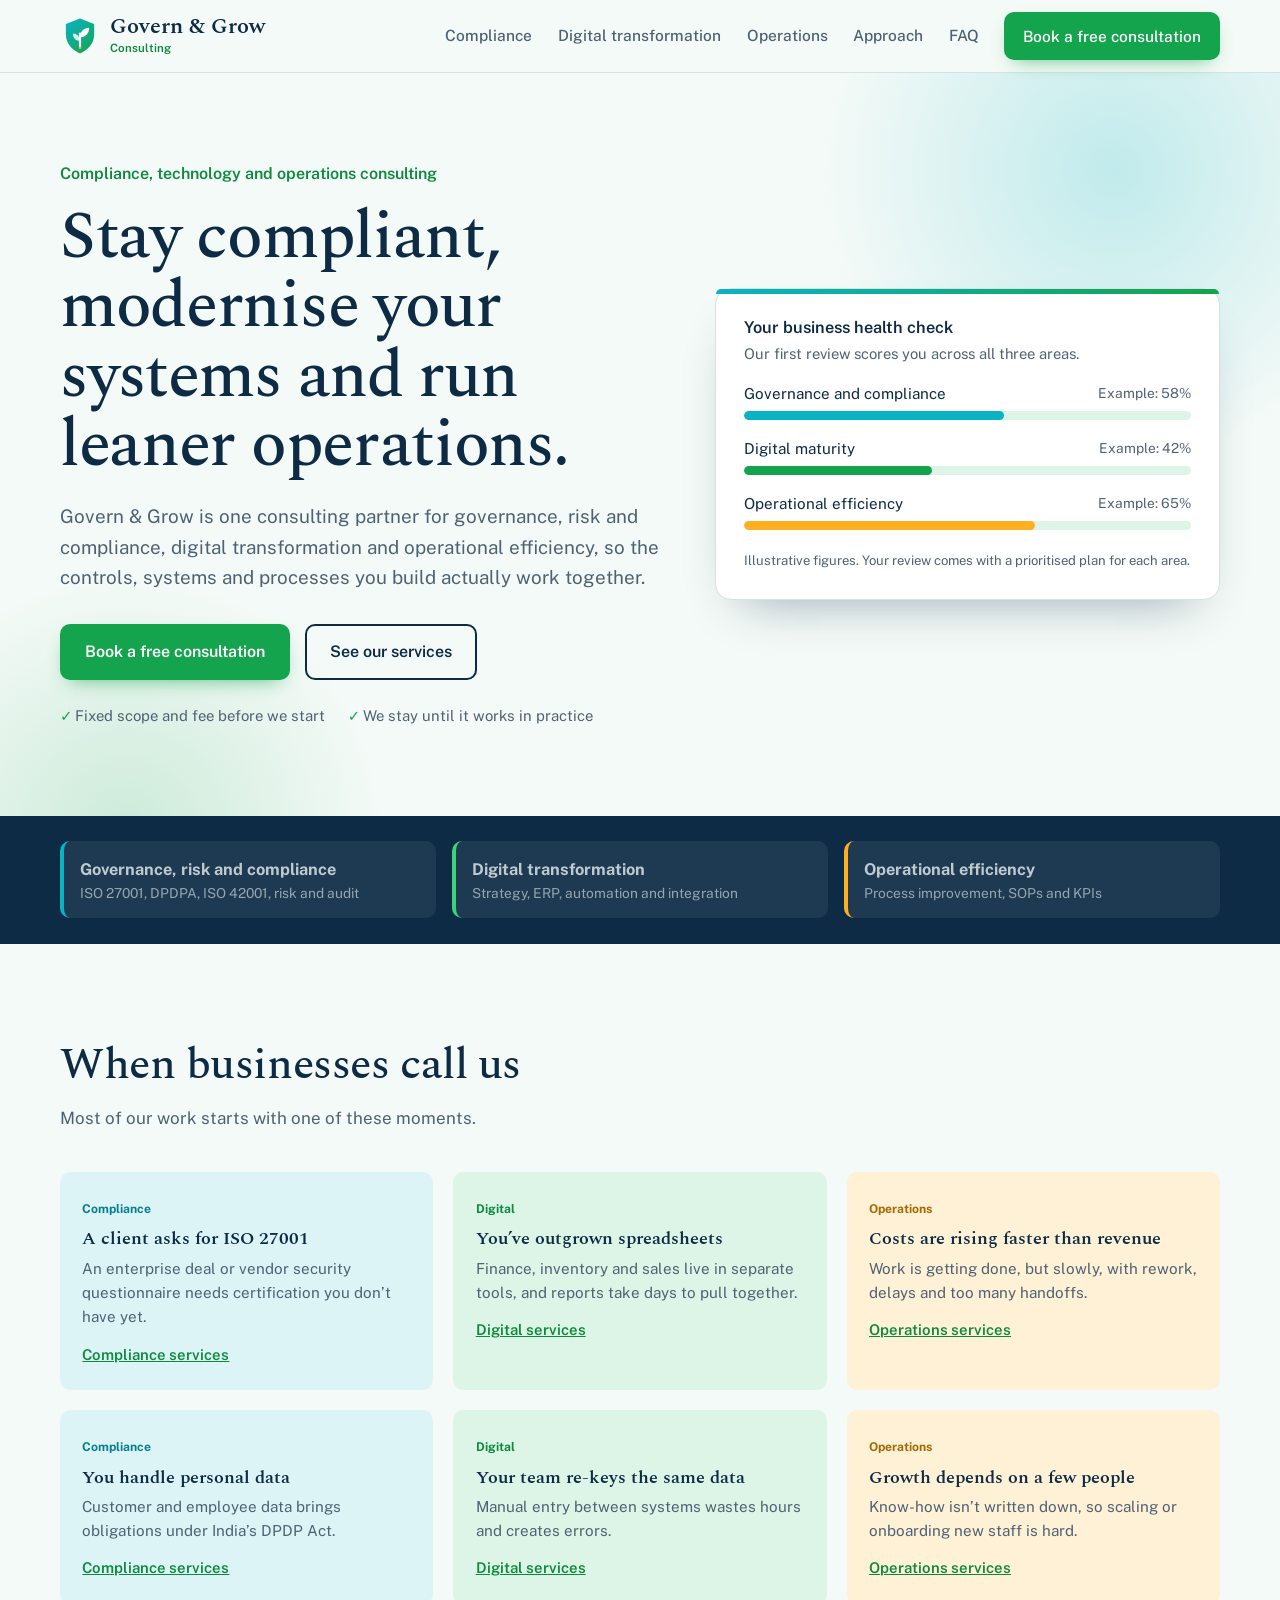
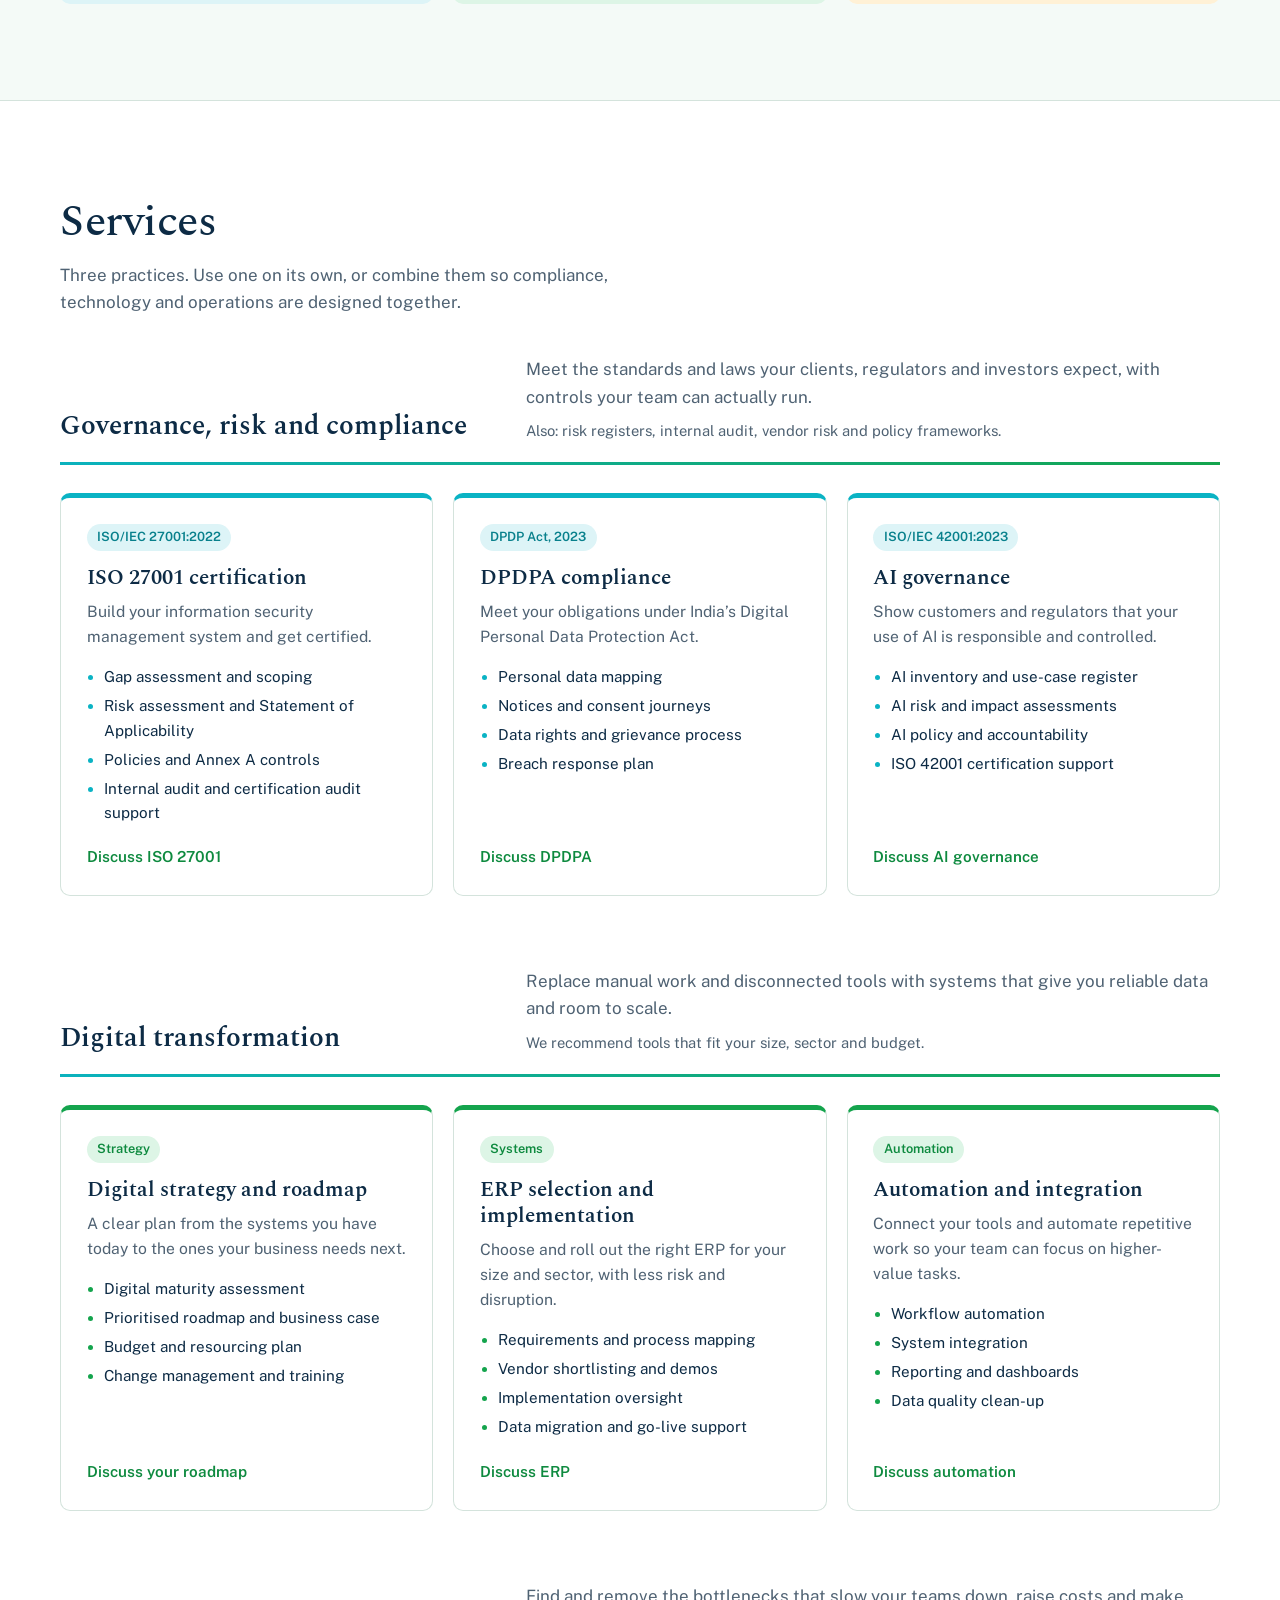
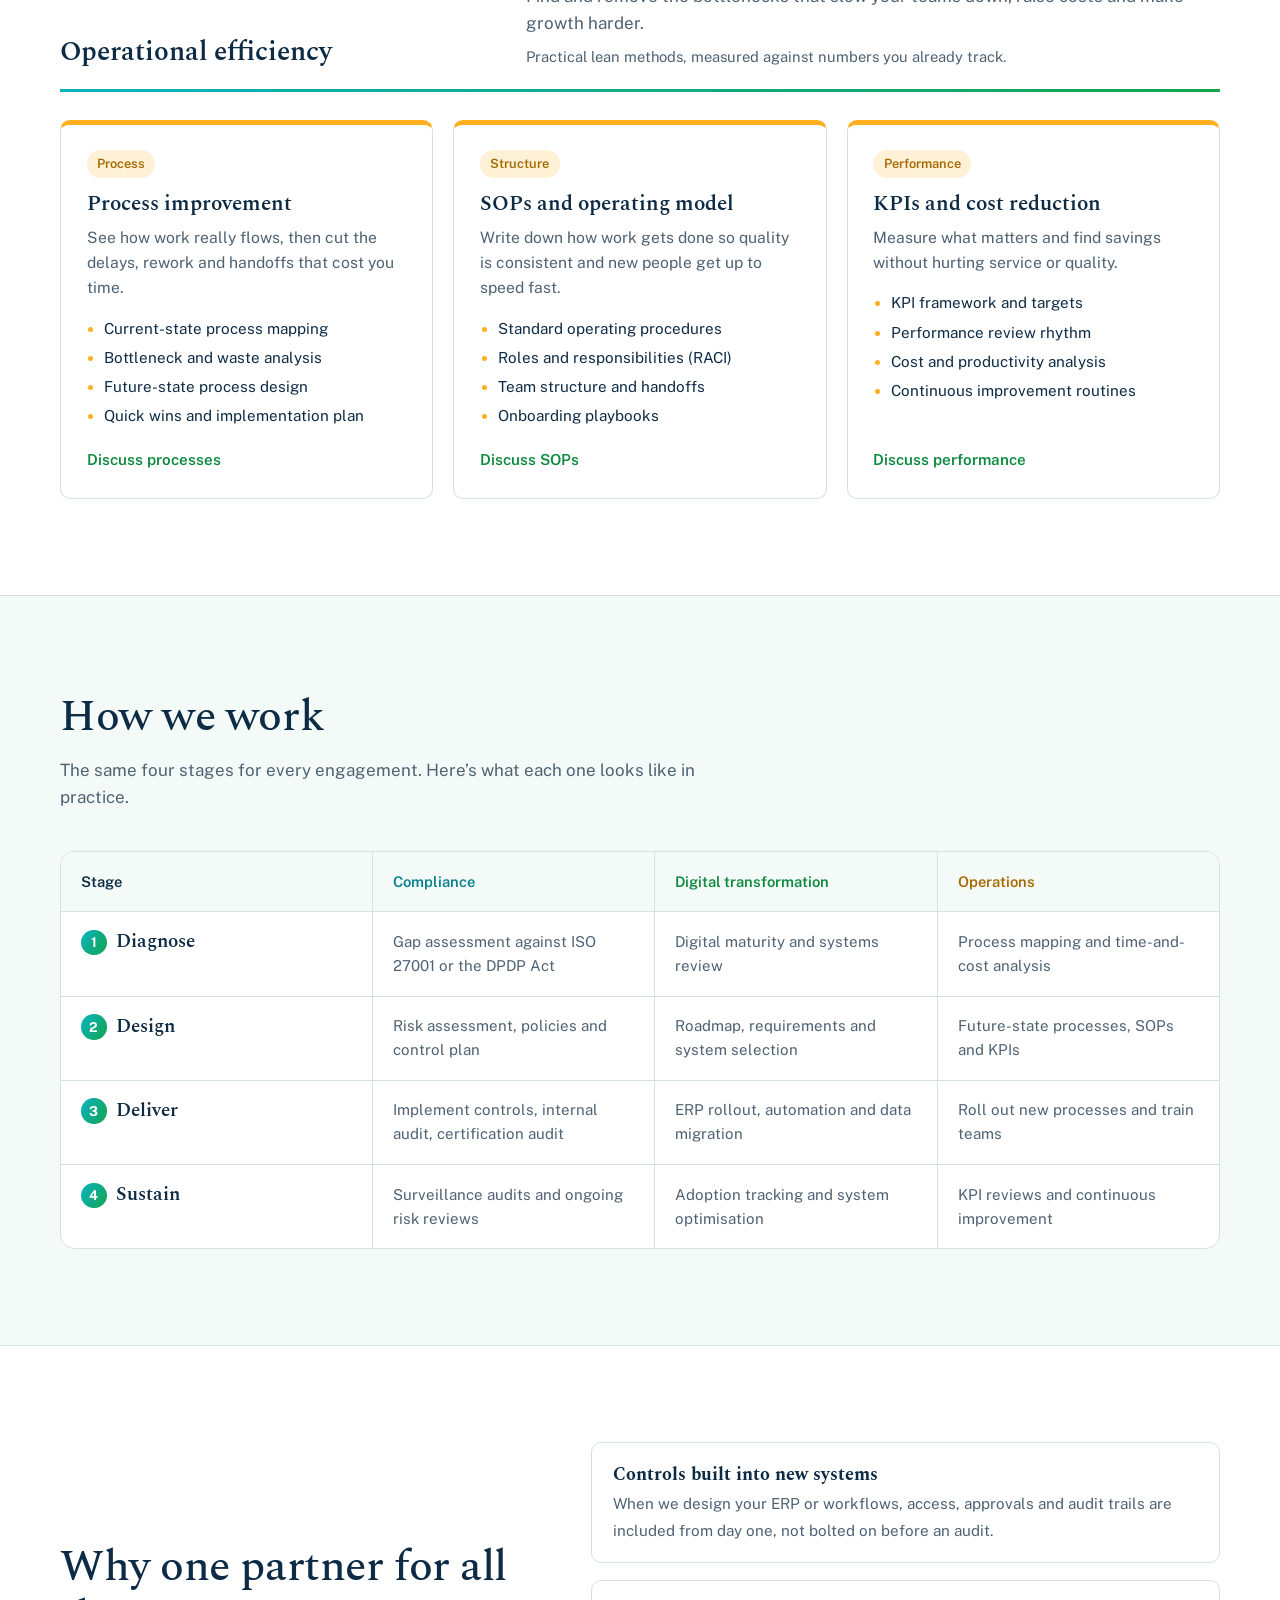
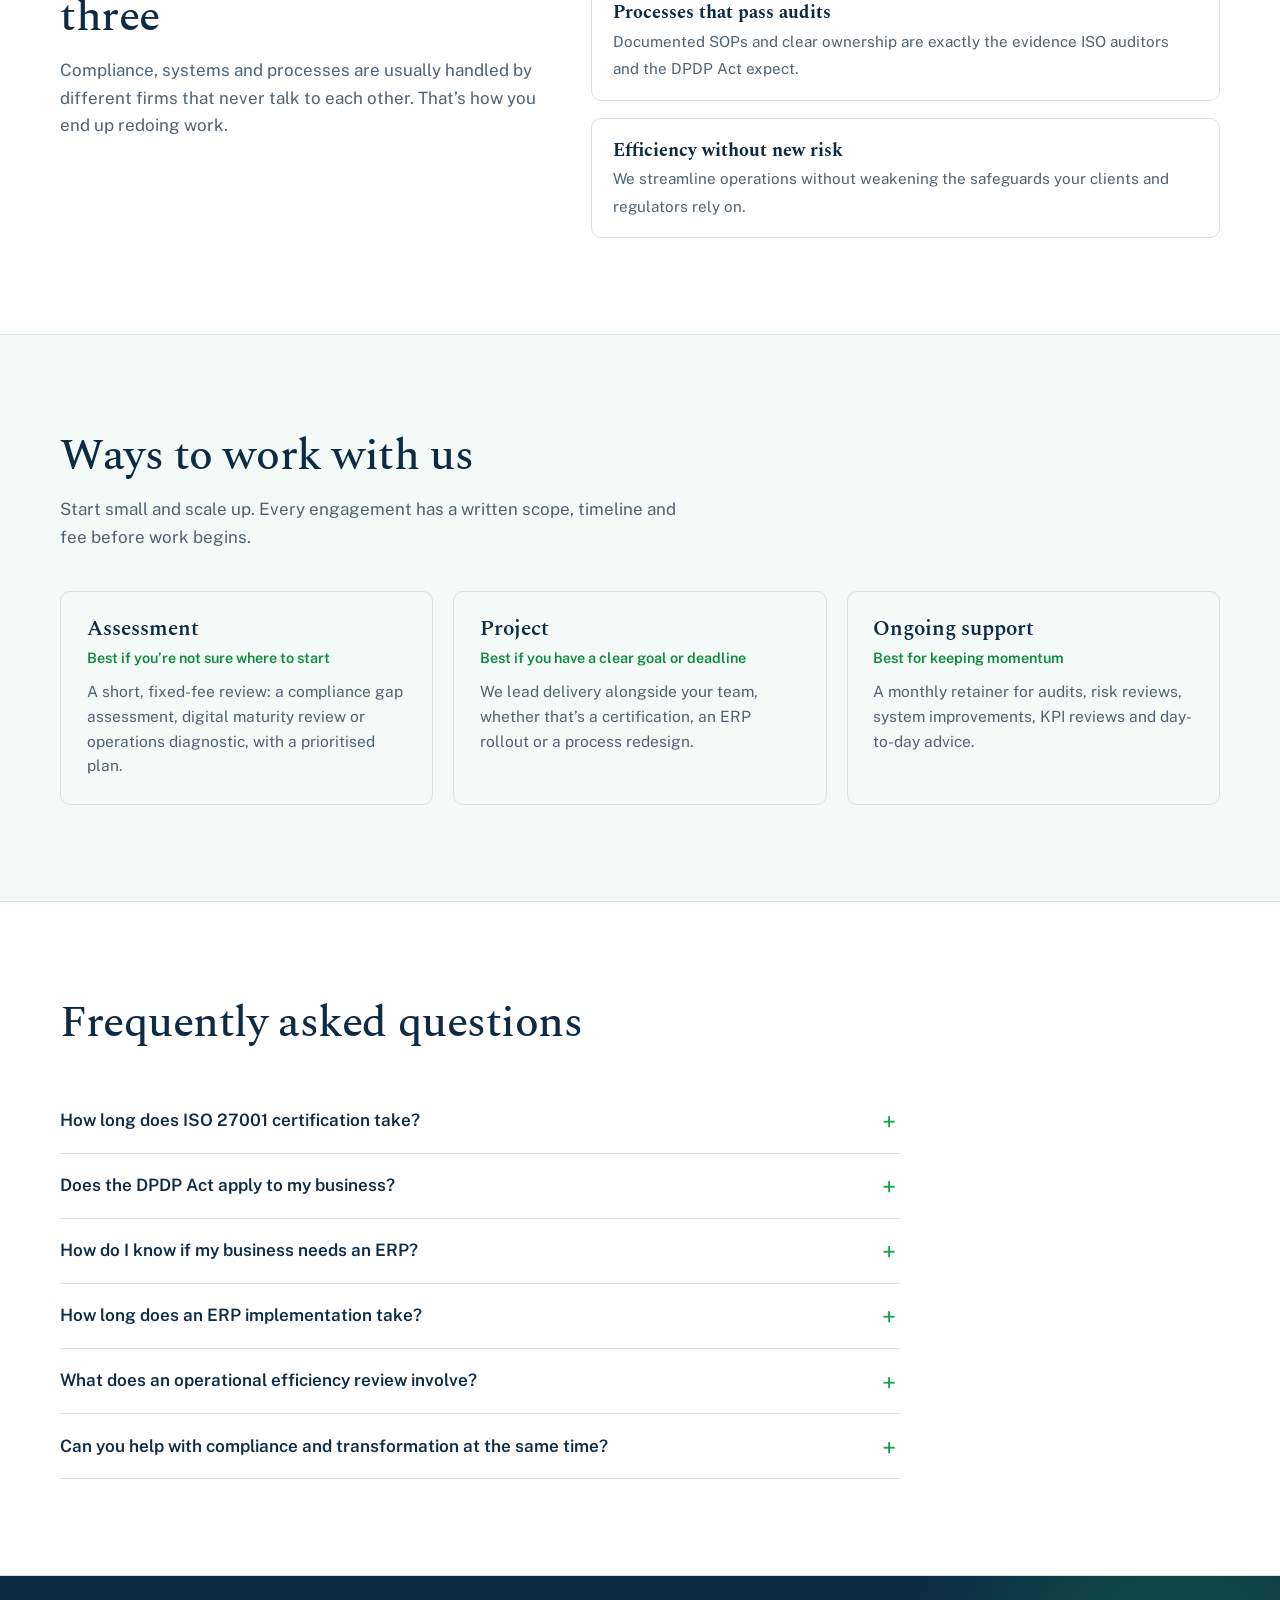
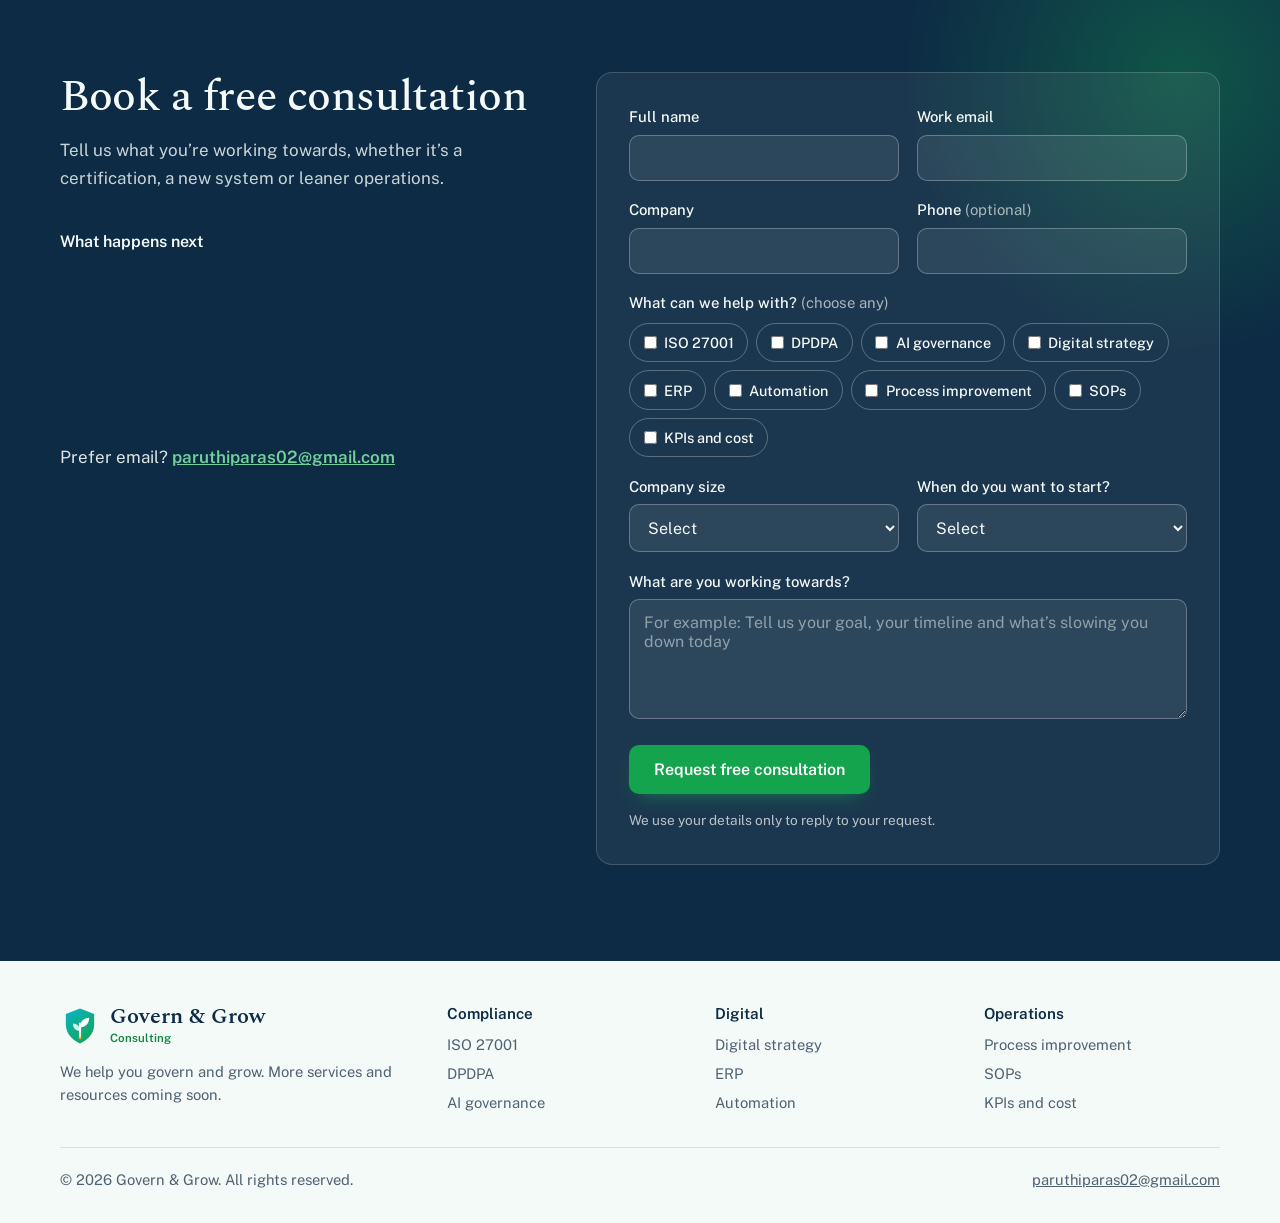
==== commit 28a88ce6: "Update index.html" ====
--- a/index.html
+++ b/index.html
@@ -690,7 +690,7 @@
         </div>
         <div>
           <label for="message">What are you working towards?</label>
-          <textarea id="message" name="message" required placeholder="For example: we need ISO 27001 for a client contract and want to replace our spreadsheets with an ERP"></textarea>
+          <textarea id="message" name="message" required placeholder="For example: Tell us your goal, your timeline and what’s slowing you down today"></textarea>
         </div>
         <div class="form-foot">
           <button type="submit" class="btn btn-primary">Request free consultation</button>
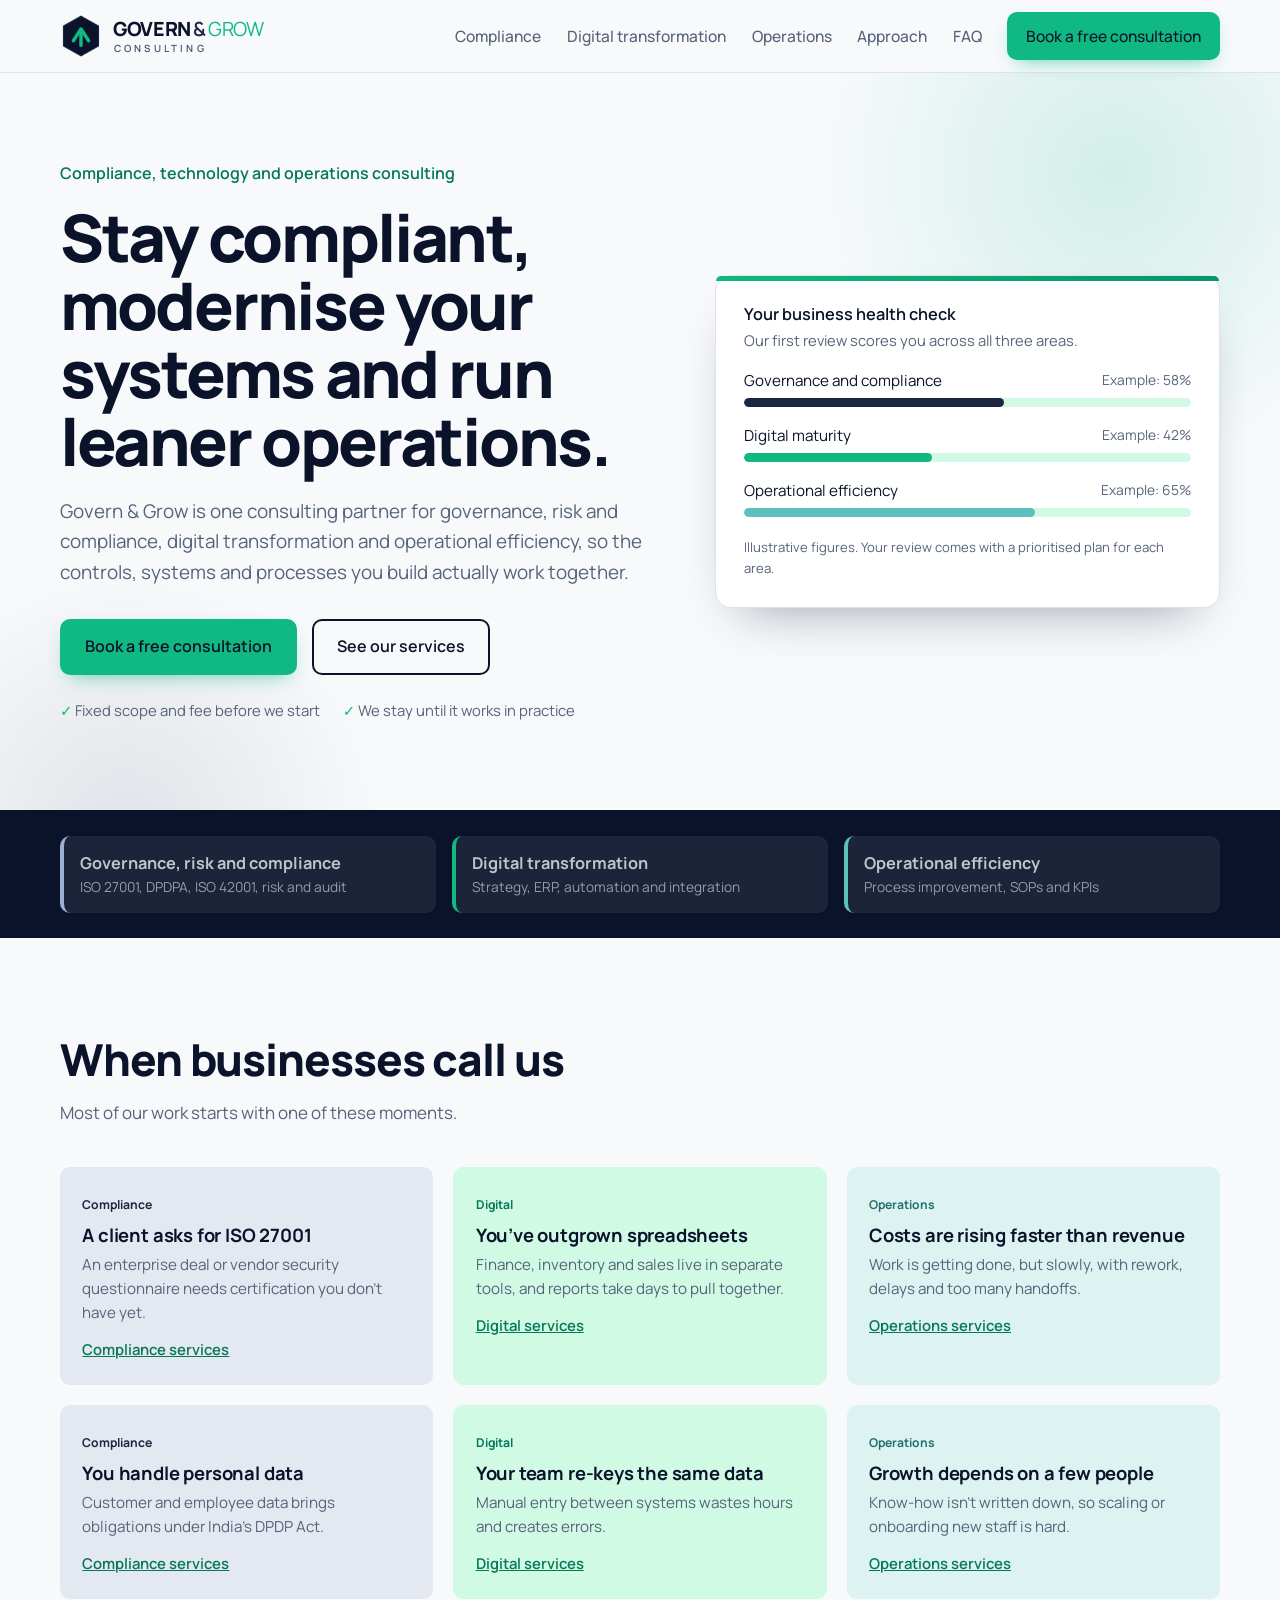
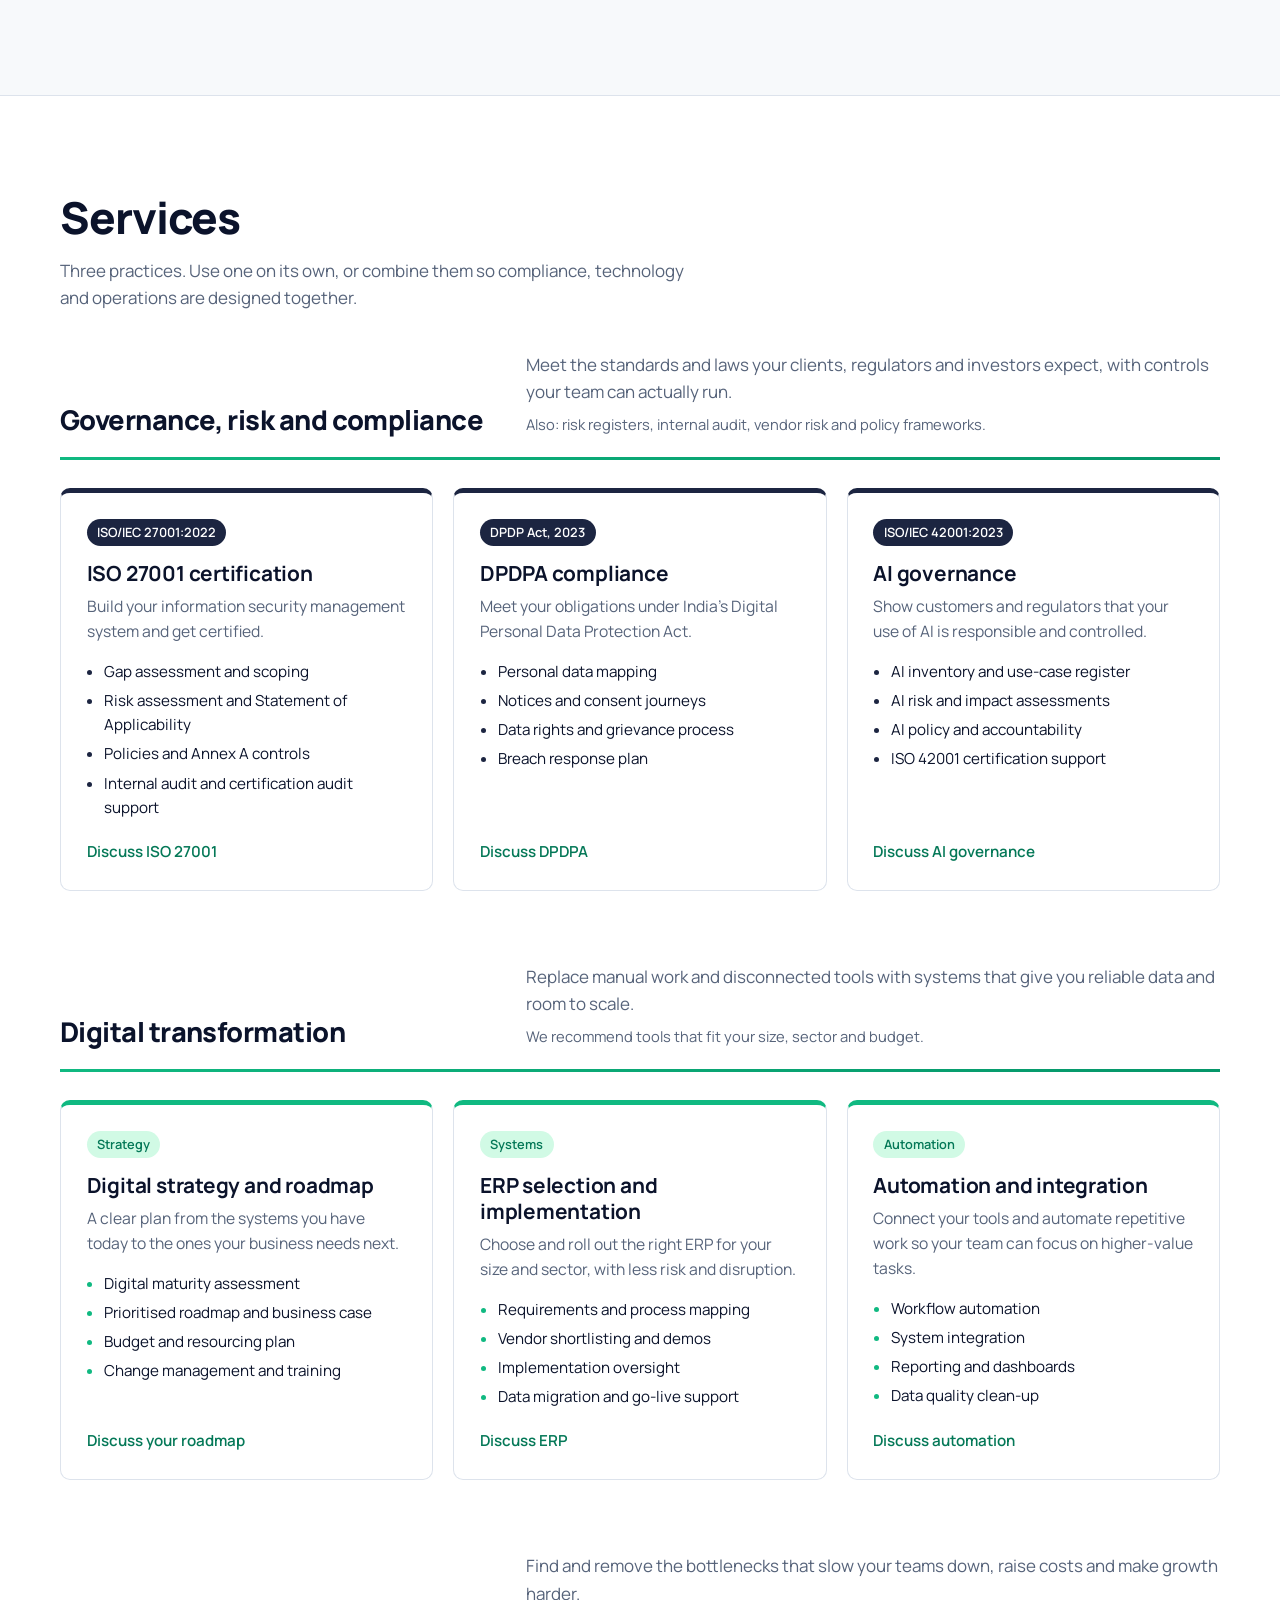
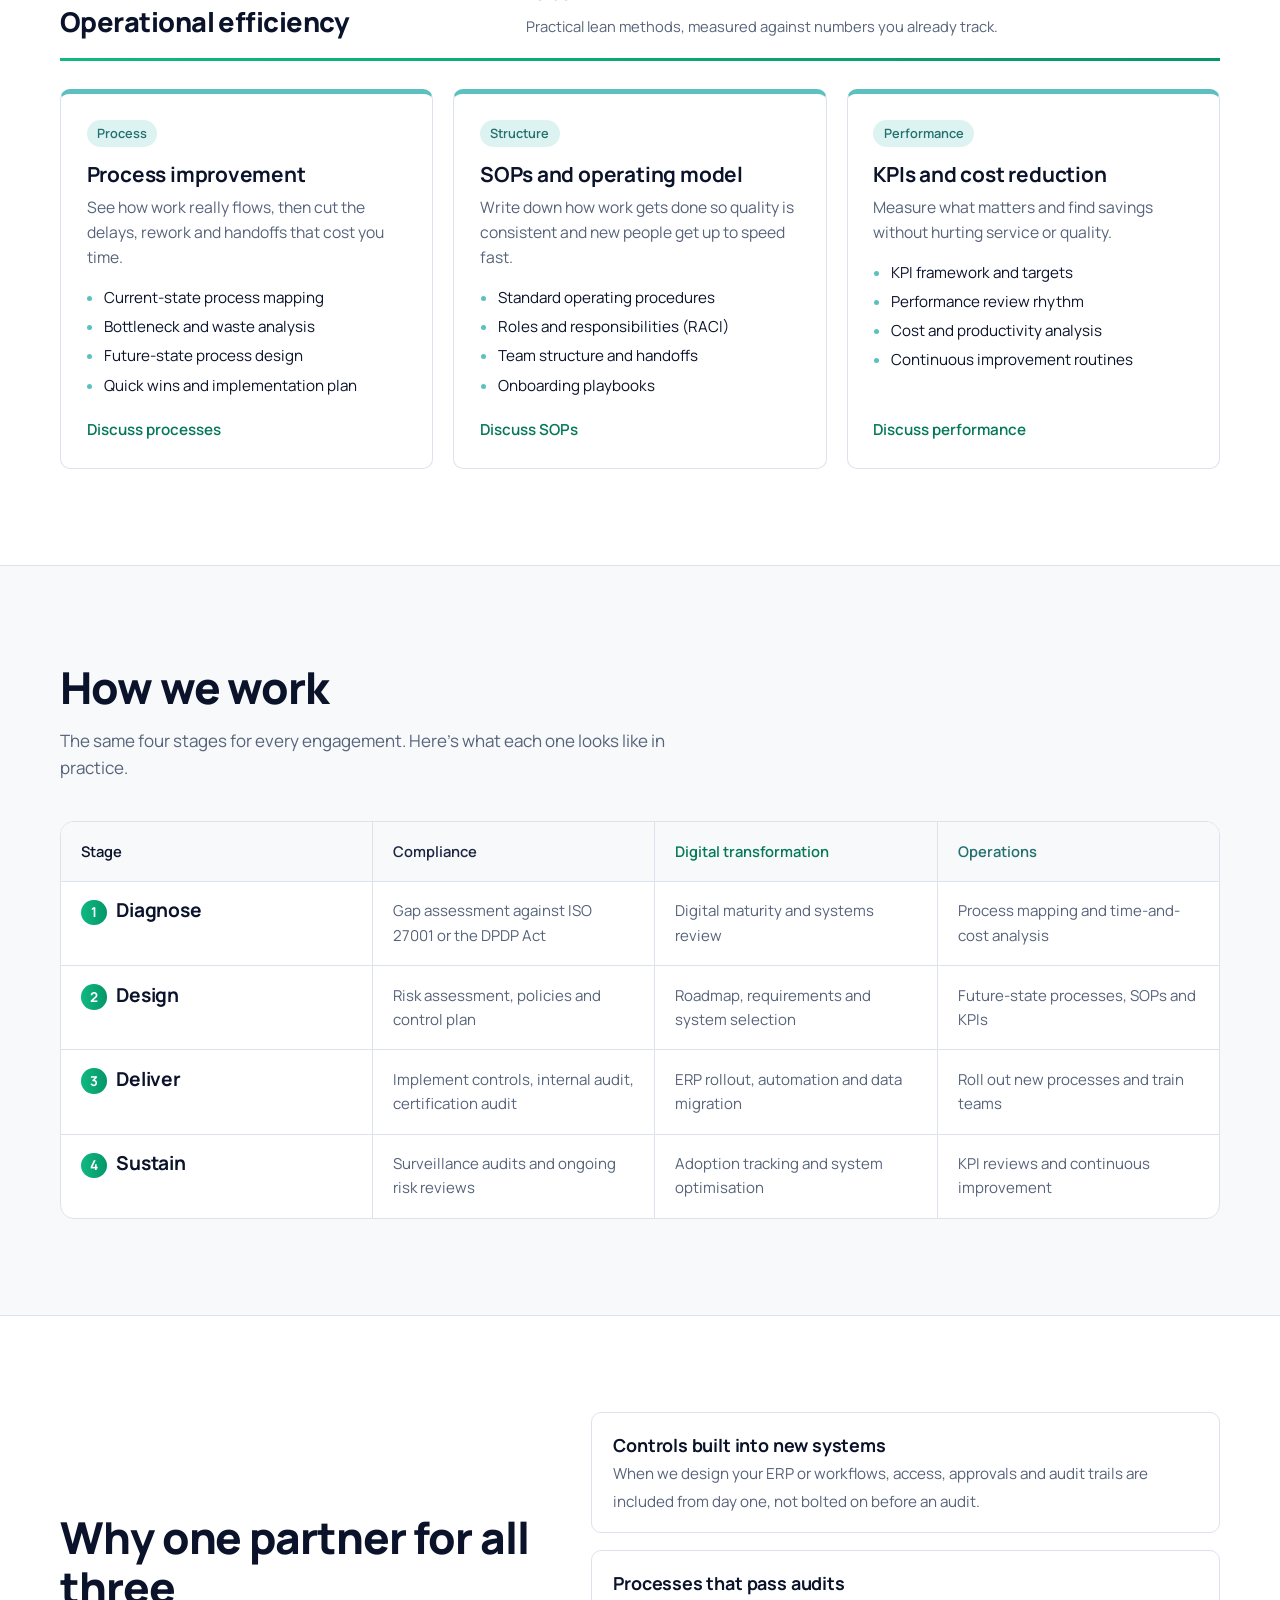
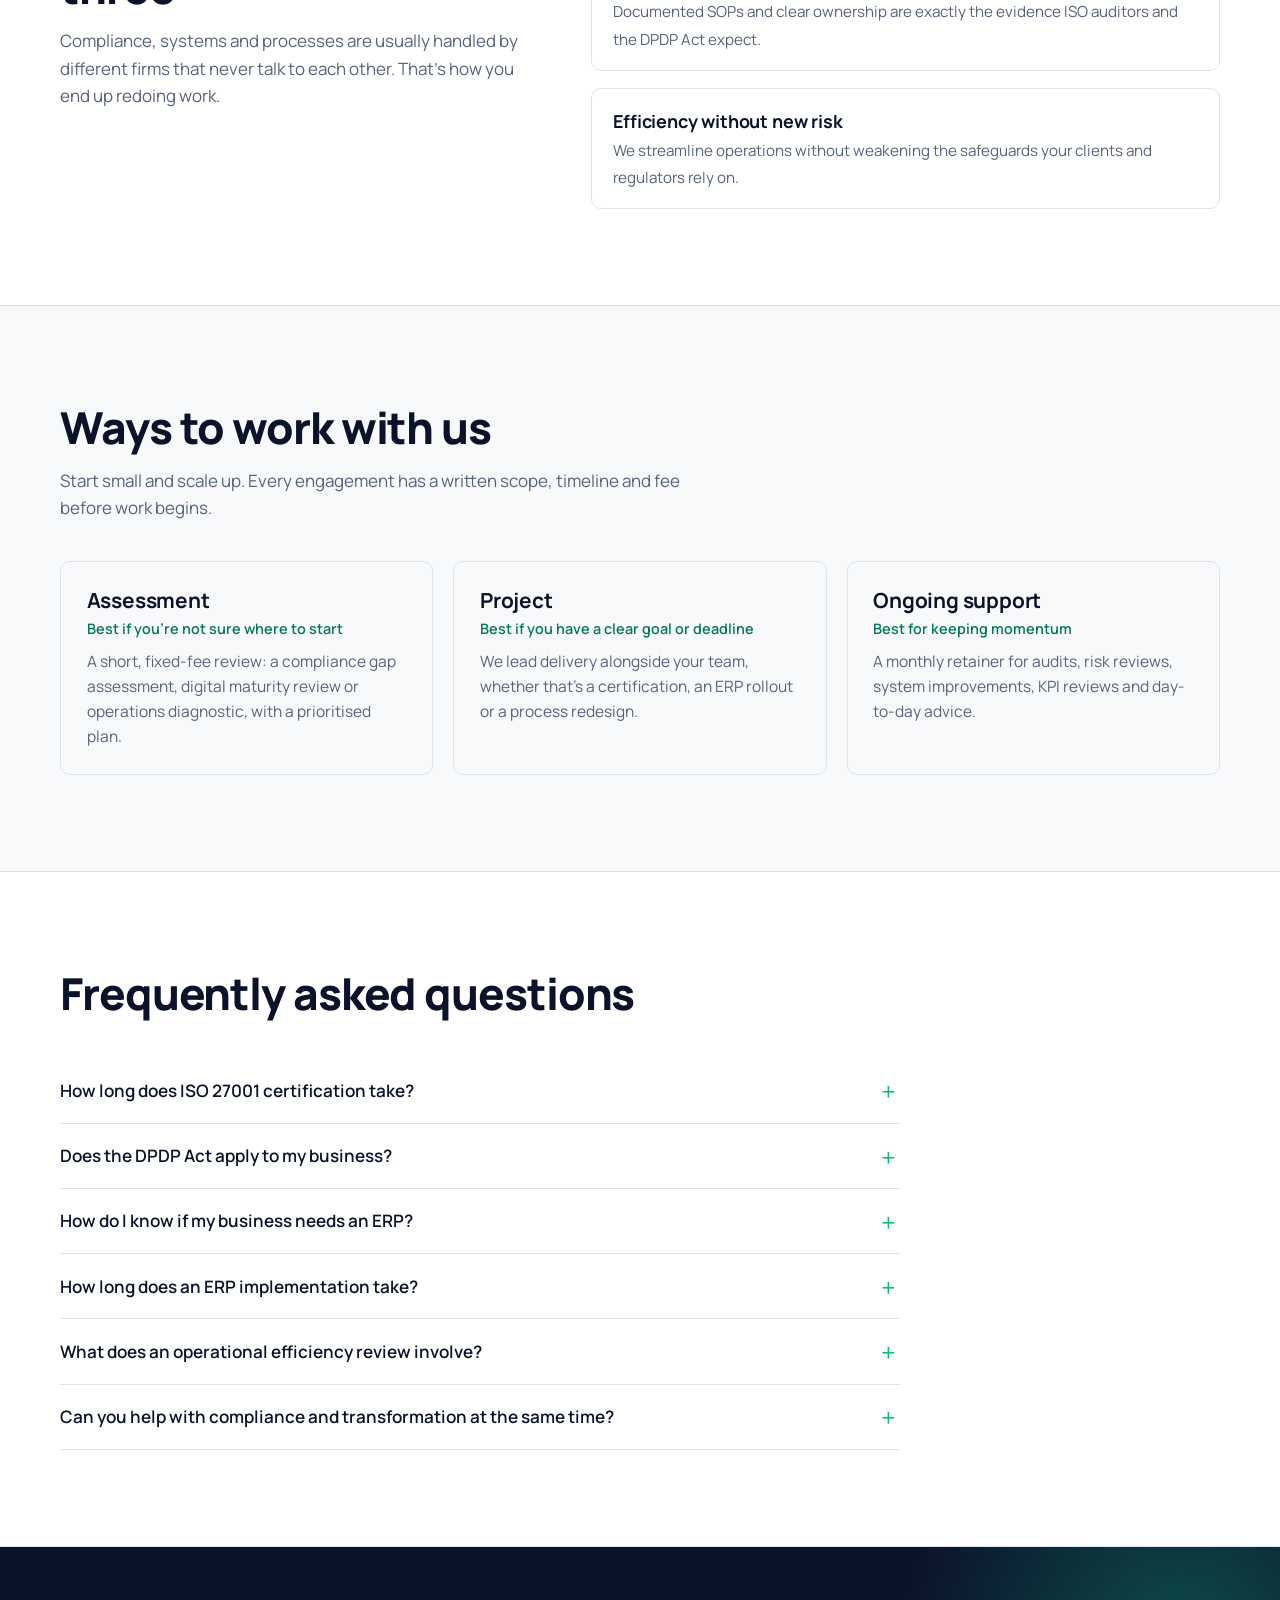
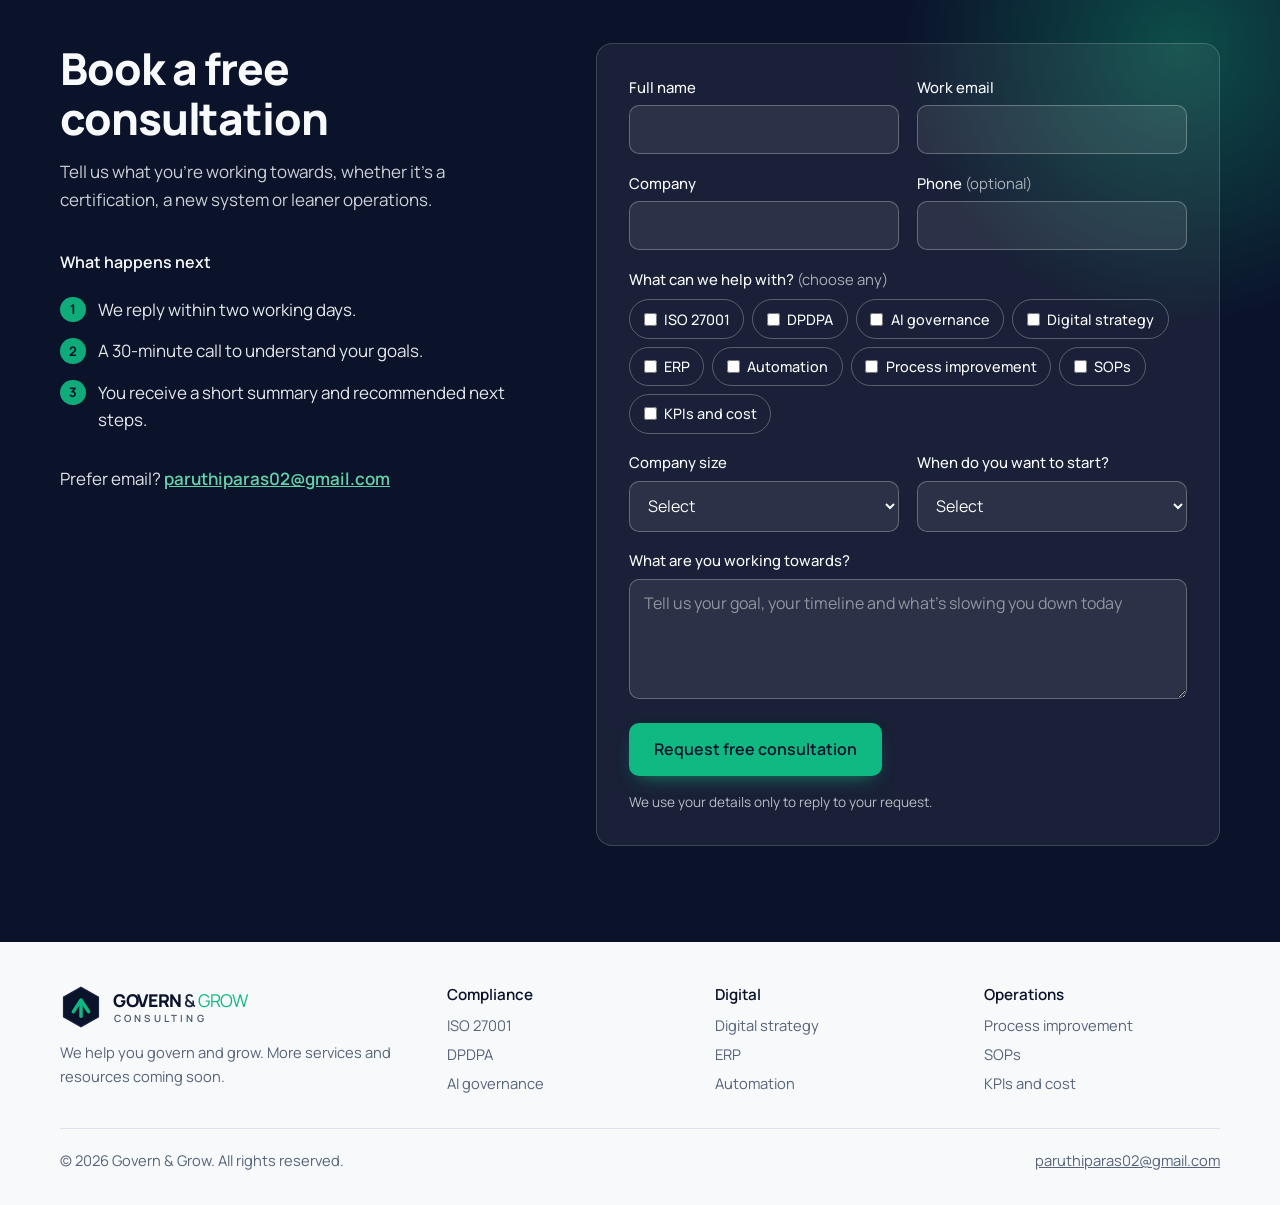
==== commit d9b35ac1: "Add files via upload" ====
--- a/index.html
+++ b/index.html
@@ -14,14 +14,14 @@
 <meta property="og:url" content="https://governgrow.com/">
 <meta property="og:locale" content="en_IN">
 <meta name="twitter:card" content="summary">
-<meta name="theme-color" content="#0D2B45">
-<link rel="icon" href="[data-uri]" type="image/svg+xml">
+<meta name="theme-color" content="#0B132B">
+<link rel="icon" href="[data-uri]" type="image/svg+xml">
 <link rel="preconnect" href="https://fonts.googleapis.com">
 <link rel="preconnect" href="https://fonts.gstatic.com" crossorigin>
-<link href="https://fonts.googleapis.com/css2?family=Spectral:wght@500;600&family=Public+Sans:wght@400;500;600;700&display=swap" rel="stylesheet">
+<link href="https://fonts.googleapis.com/css2?family=Manrope:wght@400;500;600;700;800&display=swap" rel="stylesheet">
 <style>
-:root{--navy:#0D2B45;--ink:#0D2B45;--paper:#F4FAF7;--surface:#fff;--emerald:#14A44D;--emerald-d:#0E8A3F;--teal:#0AB3C4;--teal-d:#08808C;--amber:#FFB020;--amber-d:#A56A00;--mint:#DDF5E6;--sky:#DDF4F7;--sun:#FFF1D6;--slate:#4F6273;--line:#D4E3DC;--grad:linear-gradient(120deg,#0AB3C4,#14A44D);--serif:"Spectral",Georgia,"Times New Roman",serif;--sans:"Public Sans","Segoe UI",system-ui,-apple-system,sans-serif;--r:10px}
-@media (prefers-color-scheme:dark){:root{color-scheme:dark;--ink:#E8F3EE;--paper:#0A1C2B;--surface:#10263A;--emerald:#3DD27A;--emerald-d:#3DD27A;--teal:#2FD0E0;--teal-d:#2FD0E0;--amber-d:#FFB020;--mint:#12352A;--sky:#0F3340;--sun:#3A2E12;--slate:#A5B7C4;--line:#22405A}}
+:root{--navy:#0B132B;--ink:#0B132B;--paper:#F7F9FB;--surface:#fff;--emerald:#10B981;--emerald-d:#047857;--teal:#1C2541;--teal-d:#1C2541;--amber:#5BC0BE;--amber-d:#23706E;--mint:#D1FAE5;--sky:#E4E8F0;--sun:#DDF3F2;--slate:#56637A;--line:#DDE3EC;--grad:linear-gradient(90deg,#10B981,#059669);--serif:"Manrope","Segoe UI",system-ui,-apple-system,sans-serif;--sans:"Manrope","Segoe UI",system-ui,-apple-system,sans-serif;--r:10px}
+@media (prefers-color-scheme:dark){:root{color-scheme:dark;--ink:#E6EDF5;--paper:#0B132B;--surface:#1C2541;--emerald:#34D399;--emerald-d:#34D399;--teal:#9DB0D3;--teal-d:#9DB0D3;--amber:#5BC0BE;--amber-d:#7FD6D4;--mint:#0F3B30;--sky:#26314F;--sun:#163A42;--slate:#A3AFC2;--line:#2C3757}}
 *{box-sizing:border-box;margin:0;padding:0}
 html{scroll-behavior:smooth;scroll-padding-top:84px}
 body{font-family:var(--sans);font-size:1.0625rem;line-height:1.6;color:var(--ink);background:var(--paper)}
@@ -47,17 +47,17 @@
 .menu a:hover{color:var(--emerald-d)}
 .toggle{display:none;background:none;border:1px solid var(--line);border-radius:var(--r);padding:.5rem .8rem;color:var(--ink);font:inherit;font-weight:500;cursor:pointer}
 .btn{display:inline-block;padding:.82rem 1.45rem;border-radius:var(--r);font-weight:600;text-decoration:none;border:2px solid transparent;font-family:var(--sans);font-size:1rem;cursor:pointer;text-align:center;transition:transform .15s,background .15s}
-.btn-primary{background:var(--emerald);color:#fff;box-shadow:0 8px 20px -10px rgba(20,164,77,.8)}
-.btn-primary:hover{background:#0E8A3F;transform:translateY(-1px)}
-@media (prefers-color-scheme:dark){.btn-primary{color:#0A1C2B}.btn-primary:hover{background:#5BE08F}}
+.btn-primary{background:var(--emerald);color:#fff;box-shadow:0 8px 20px -10px rgba(16,185,129,.8)}
+.btn-primary:hover{background:#047857;transform:translateY(-1px)}
+@media (prefers-color-scheme:dark){.btn-primary{color:#0B132B}.btn-primary:hover{background:#34D399}}
 .btn-ghost{color:var(--ink);border-color:var(--ink)}.btn-ghost:hover{background:var(--sky)}
 .menu .btn{color:#fff;padding:.58rem 1.05rem}
-@media (prefers-color-scheme:dark){.menu .btn{color:#0A1C2B}}
+@media (prefers-color-scheme:dark){.menu .btn{color:#0B132B}}
 
 /* hero */
 .hero-band{position:relative;overflow:hidden}
-.hero-band::before{content:"";position:absolute;right:-12%;top:-30%;width:640px;height:640px;border-radius:50%;background:radial-gradient(circle,rgba(10,179,196,.22),transparent 65%);pointer-events:none}
-.hero-band::after{content:"";position:absolute;left:-12%;bottom:-40%;width:560px;height:560px;border-radius:50%;background:radial-gradient(circle,rgba(20,164,77,.18),transparent 65%);pointer-events:none}
+.hero-band::before{content:"";position:absolute;right:-12%;top:-30%;width:640px;height:640px;border-radius:50%;background:radial-gradient(circle,rgba(91,192,190,.22),transparent 65%);pointer-events:none}
+.hero-band::after{content:"";position:absolute;left:-12%;bottom:-40%;width:560px;height:560px;border-radius:50%;background:radial-gradient(circle,rgba(16,185,129,.18),transparent 65%);pointer-events:none}
 .hero{position:relative;z-index:1;padding-block:clamp(3rem,7vw,5.5rem);display:grid;grid-template-columns:1.2fr 1fr;gap:3rem;align-items:center}
 .kicker{font-weight:600;color:var(--emerald-d);font-size:1rem;margin-bottom:1rem}
 .hero h1{font-weight:500;font-size:clamp(2.4rem,5.2vw,4.1rem);line-height:1.06;letter-spacing:-.02em;max-width:16ch}
@@ -66,7 +66,7 @@
 .assure{margin-top:1.5rem;display:flex;flex-wrap:wrap;gap:.4rem 1.4rem;list-style:none;font-size:.93rem;color:var(--slate)}
 .assure li::before{content:"✓ ";color:var(--emerald);font-weight:700}
 
-.panel{background:var(--surface);border:1px solid var(--line);border-radius:16px;padding:1.75rem;box-shadow:0 24px 50px -28px rgba(13,43,69,.45);position:relative}
+.panel{background:var(--surface);border:1px solid var(--line);border-radius:16px;padding:1.75rem;box-shadow:0 24px 50px -28px rgba(11,19,43,.45);position:relative}
 .panel::before{content:"";position:absolute;inset:0 0 auto 0;height:5px;border-radius:16px 16px 0 0;background:var(--grad)}
 .panel h2{font-family:var(--sans);font-size:1.02rem;font-weight:600;letter-spacing:0;line-height:1.3}
 .panel>p{color:var(--slate);font-size:.92rem;margin-top:.2rem}
@@ -79,13 +79,13 @@
 .panel small{display:block;margin-top:1.25rem;color:var(--slate);font-size:.82rem}
 
 /* standards band */
-.standards{background:var(--navy);color:#F4FAF7;padding-block:1.6rem}
-@media (prefers-color-scheme:dark){.standards{background:#061420}}
+.standards{background:var(--navy);color:#F7F9FB;padding-block:1.6rem}
+@media (prefers-color-scheme:dark){.standards{background:#060B19}}
 .standards .wrap{display:grid;grid-template-columns:auto 1fr;gap:1rem 2.5rem;align-items:center}
 .standards h2{font-family:var(--sans);font-size:.98rem;font-weight:500;opacity:.8;letter-spacing:0;line-height:1.4;max-width:16ch}
 .std{display:grid;grid-template-columns:repeat(3,1fr);gap:1rem;list-style:none}
 .std a{display:block;text-decoration:none;padding:.75rem 1rem;border-radius:var(--r);background:rgba(255,255,255,.07);border-left:4px solid var(--teal)}
-.std li:nth-child(2) a{border-color:#3DD27A}.std li:nth-child(3) a{border-color:var(--amber)}
+.std li:nth-child(2) a{border-color:#10B981}.std li:nth-child(3) a{border-color:var(--amber)}
 .std a:hover{background:rgba(255,255,255,.13)}
 .std b{display:block;font-size:1rem}
 .std span{display:block;font-size:.84rem;opacity:.75}
@@ -157,30 +157,30 @@
 details p{color:var(--slate);padding-bottom:1.25rem;max-width:70ch}
 
 /* contact */
-#contact{background:var(--navy);color:#F4FAF7;position:relative;overflow:hidden}
-@media (prefers-color-scheme:dark){#contact{background:#061420}}
-#contact::before{content:"";position:absolute;right:-200px;top:-200px;width:600px;height:600px;border-radius:50%;background:radial-gradient(circle,rgba(20,164,77,.35),transparent 65%);pointer-events:none}
+#contact{background:var(--navy);color:#F7F9FB;position:relative;overflow:hidden}
+@media (prefers-color-scheme:dark){#contact{background:#060B19}}
+#contact::before{content:"";position:absolute;right:-200px;top:-200px;width:600px;height:600px;border-radius:50%;background:radial-gradient(circle,rgba(16,185,129,.35),transparent 65%);pointer-events:none}
 .contact-grid{position:relative;display:grid;grid-template-columns:1fr 1.3fr;gap:3.5rem;align-items:start}
 #contact .head p{color:inherit;opacity:.82}
 .next{list-style:none;counter-reset:n;display:grid;gap:.9rem;margin-top:1.5rem}
 .next li{counter-increment:n;padding-left:2.4rem;position:relative;opacity:.92}
-.next li::before{content:counter(n);position:absolute;left:0;top:.05rem;width:1.6rem;height:1.6rem;border-radius:50%;background:#3DD27A;color:#0D2B45;display:grid;place-items:center;font-size:.82rem;font-weight:700}
-.direct{margin-top:2rem;opacity:.9}.direct a{color:#7DE3A4;font-weight:600}
+.next li::before{content:counter(n);position:absolute;left:0;top:.05rem;width:1.6rem;height:1.6rem;border-radius:50%;background:#10B981;color:#0B132B;display:grid;place-items:center;font-size:.82rem;font-weight:700}
+.direct{margin-top:2rem;opacity:.9}.direct a{color:#6EE7B7;font-weight:600}
 form{display:grid;gap:1.1rem;background:rgba(255,255,255,.06);border:1px solid rgba(255,255,255,.16);border-radius:16px;padding:clamp(1.25rem,3vw,2rem)}
 .row{display:grid;grid-template-columns:1fr 1fr;gap:1.1rem}
 label{display:block;font-weight:500;font-size:.93rem;margin-bottom:.35rem}
 .opt{opacity:.65;font-weight:400}
 input,select,textarea{width:100%;padding:.78rem .9rem;border-radius:var(--r);border:1px solid rgba(255,255,255,.28);background:rgba(255,255,255,.08);color:inherit;font-family:var(--sans);font-size:1rem}
-input:focus,select:focus,textarea:focus{outline:none;border-color:#3DD27A;box-shadow:0 0 0 3px rgba(61,210,122,.35)}
+input:focus,select:focus,textarea:focus{outline:none;border-color:#10B981;box-shadow:0 0 0 3px rgba(16,185,129,.35)}
 input:user-invalid,textarea:user-invalid{border-color:#FF8F7A}
-select option{color:#0D2B45}
+select option{color:#0B132B}
 textarea{min-height:120px;resize:vertical}
 input::placeholder,textarea::placeholder{color:inherit;opacity:.5}
 fieldset{border:none}legend{font-weight:500;font-size:.93rem;margin-bottom:.5rem}
 .checks{display:flex;flex-wrap:wrap;gap:.5rem}
 .checks label{margin:0;display:inline-flex;align-items:center;gap:.45rem;padding:.45rem .85rem;border:1px solid rgba(255,255,255,.28);border-radius:99px;cursor:pointer;font-size:.9rem}
-.checks input{width:auto;accent-color:#3DD27A}
-.checks label:has(input:checked){background:rgba(61,210,122,.25);border-color:#3DD27A}
+.checks input{width:auto;accent-color:#10B981}
+.checks label:has(input:checked){background:rgba(16,185,129,.25);border-color:#10B981}
 #contact .btn-primary{color:#fff}
 .note{font-size:.85rem;opacity:.72}
 .form-foot{display:flex;align-items:center;gap:1rem;flex-wrap:wrap}
@@ -222,11 +222,11 @@
 @media (prefers-reduced-motion:reduce){html{scroll-behavior:auto}.bar i{animation:none}.btn{transition:none}}
 
 /* v4 balanced layout */
-.pillars{background:var(--navy);color:#F4FAF7;padding-block:1.6rem}
-@media (prefers-color-scheme:dark){.pillars{background:#061420}}
+.pillars{background:var(--navy);color:#F7F9FB;padding-block:1.6rem}
+@media (prefers-color-scheme:dark){.pillars{background:#060B19}}
 .pillars ul{display:grid;grid-template-columns:repeat(3,1fr);gap:1rem;list-style:none}
-.pillars a{display:flex;gap:.9rem;align-items:flex-start;text-decoration:none;padding:.9rem 1rem;border-radius:var(--r);background:rgba(255,255,255,.07);border-left:4px solid var(--teal)}
-.pillars li:nth-child(2) a{border-color:#3DD27A}.pillars li:nth-child(3) a{border-color:var(--amber)}
+.pillars a{display:flex;gap:.9rem;align-items:flex-start;text-decoration:none;padding:.9rem 1rem;border-radius:var(--r);background:rgba(255,255,255,.07);border-left:4px solid #9DB0D3}
+.pillars li:nth-child(2) a{border-color:#10B981}.pillars li:nth-child(3) a{border-color:var(--amber)}
 .pillars a:hover{background:rgba(255,255,255,.13)}
 .pillars b{display:block;font-size:1.02rem}
 .pillars span{display:block;font-size:.86rem;opacity:.75}
@@ -262,6 +262,37 @@
 @media (max-width:1000px){.foot{grid-template-columns:1fr 1fr!important}}
 @media (max-width:640px){.foot{grid-template-columns:1fr!important}}
 .wrap.faq{max-width:none}.faq details{max-width:840px}
+
+/* v5 brand: Manrope to match the GOVERN & GROW wordmark */
+h1,h2,h3,h4{font-family:var(--sans)}
+.hero h1{font-weight:800;letter-spacing:-.035em;line-height:1.04}
+h2{font-weight:800;letter-spacing:-.025em}
+.practice-head h3{font-weight:800;letter-spacing:-.02em}
+.card h4,.model h3,.together b,.why h3,.triggers h3,.how-row h3{font-weight:700;letter-spacing:-.01em}
+.brand{gap:.7rem}
+.brand svg{width:42px;height:42px;flex:none}
+.brand .word{font-family:var(--sans);font-size:1.22rem;font-weight:800;letter-spacing:-.02em;color:var(--ink);white-space:nowrap}
+.brand .word .amp{font-weight:600;color:#1C2541;margin:0 .12em}
+.brand .word .grow{font-weight:400;color:var(--emerald)}
+@media (prefers-color-scheme:dark){.brand .word .amp{color:#9DB0D3}.brand svg polygon{stroke:#3A506B}}
+.foot .brand .word{font-size:1.1rem}
+.kicker{color:var(--emerald-d)}
+.panel::before,.practice-head{border-image:var(--grad) 1}
+.triggers li.g{background:var(--sky)}.triggers li.d{background:var(--mint)}.triggers li.o{background:var(--sun)}
+.tag{background:var(--mint);color:var(--emerald-d)}
+.teal .tag{background:#1C2541;color:#fff}
+@media (prefers-color-scheme:dark){.teal .tag{background:#9DB0D3;color:#0B132B}}
+.hero-band::before{background:radial-gradient(circle,rgba(16,185,129,.16),transparent 65%)}
+.hero-band::after{background:radial-gradient(circle,rgba(28,37,65,.10),transparent 65%)}
+.btn-ghost:hover{background:var(--mint)}
+@media (max-width:420px){.brand .word{font-size:1.05rem}.brand svg{width:36px;height:36px}}
+.btn-primary,.menu .btn,#contact .btn-primary{color:#0B132B}
+.btn-primary:hover{background:#34D399}
+
+.lockup{display:flex;flex-direction:column;line-height:1.05}
+.brand .tagline{font-family:var(--sans);font-size:.62rem;font-weight:600;letter-spacing:.32em;color:#475569;margin-top:.22rem;padding-left:.08em}
+@media (prefers-color-scheme:dark){.brand .tagline{color:#A3AFC2}}
+@media (max-width:420px){.brand .tagline{font-size:.56rem;letter-spacing:.26em}}
 
 </style>
 <script type="application/ld+json">
@@ -314,8 +345,8 @@
 <header>
   <nav class="wrap nav" aria-label="Main">
     <a href="#" class="brand" aria-label="Govern &amp; Grow, home">
-      <img src="[data-uri]" alt="" width="40" height="40">
-      <span><b>Govern &amp; Grow</b><small>Consulting</small></span>
+      <svg viewBox="0 0 70 72" aria-hidden="true"><polygon points="35,2 65,19 65,53 35,70 5,53 5,19" fill="#0B132B" stroke="#1C2541" stroke-width="2"/><path d="M22 44 35 24 48 44" fill="none" stroke="#10B981" stroke-width="6" stroke-linecap="round" stroke-linejoin="round"/><line x1="35" y1="26" x2="35" y2="52" stroke="#10B981" stroke-width="6" stroke-linecap="round"/></svg>
+      <span class="lockup"><span class="word">GOVERN<span class="amp">&amp;</span><span class="grow">GROW</span></span><span class="tagline">CONSULTING</span></span>
     </a>
     <button class="toggle" aria-expanded="false" aria-controls="menu">Menu</button>
     <ul class="menu" id="menu">
@@ -690,7 +721,7 @@
         </div>
         <div>
           <label for="message">What are you working towards?</label>
-          <textarea id="message" name="message" required placeholder="For example: Tell us your goal, your timeline and what’s slowing you down today"></textarea>
+          <textarea id="message" name="message" required placeholder="Tell us your goal, your timeline and what’s slowing you down today"></textarea>
         </div>
         <div class="form-foot">
           <button type="submit" class="btn btn-primary">Request free consultation</button>
@@ -705,7 +736,7 @@
   <div class="wrap">
     <div class="foot" style="grid-template-columns:1.5fr 1fr 1fr 1fr">
       <div>
-        <a href="#" class="brand"><img src="[data-uri]" alt="" width="40" height="40"><span><b>Govern &amp; Grow</b><small>Consulting</small></span></a>
+        <a href="#" class="brand"><svg viewBox="0 0 70 72" aria-hidden="true"><polygon points="35,2 65,19 65,53 35,70 5,53 5,19" fill="#0B132B" stroke="#1C2541" stroke-width="2"/><path d="M22 44 35 24 48 44" fill="none" stroke="#10B981" stroke-width="6" stroke-linecap="round" stroke-linejoin="round"/><line x1="35" y1="26" x2="35" y2="52" stroke="#10B981" stroke-width="6" stroke-linecap="round"/></svg><span class="lockup"><span class="word">GOVERN<span class="amp">&amp;</span><span class="grow">GROW</span></span><span class="tagline">CONSULTING</span></span></a>
         <p>We help you govern and grow. More services and resources coming soon.</p>
       </div>
       <div>
